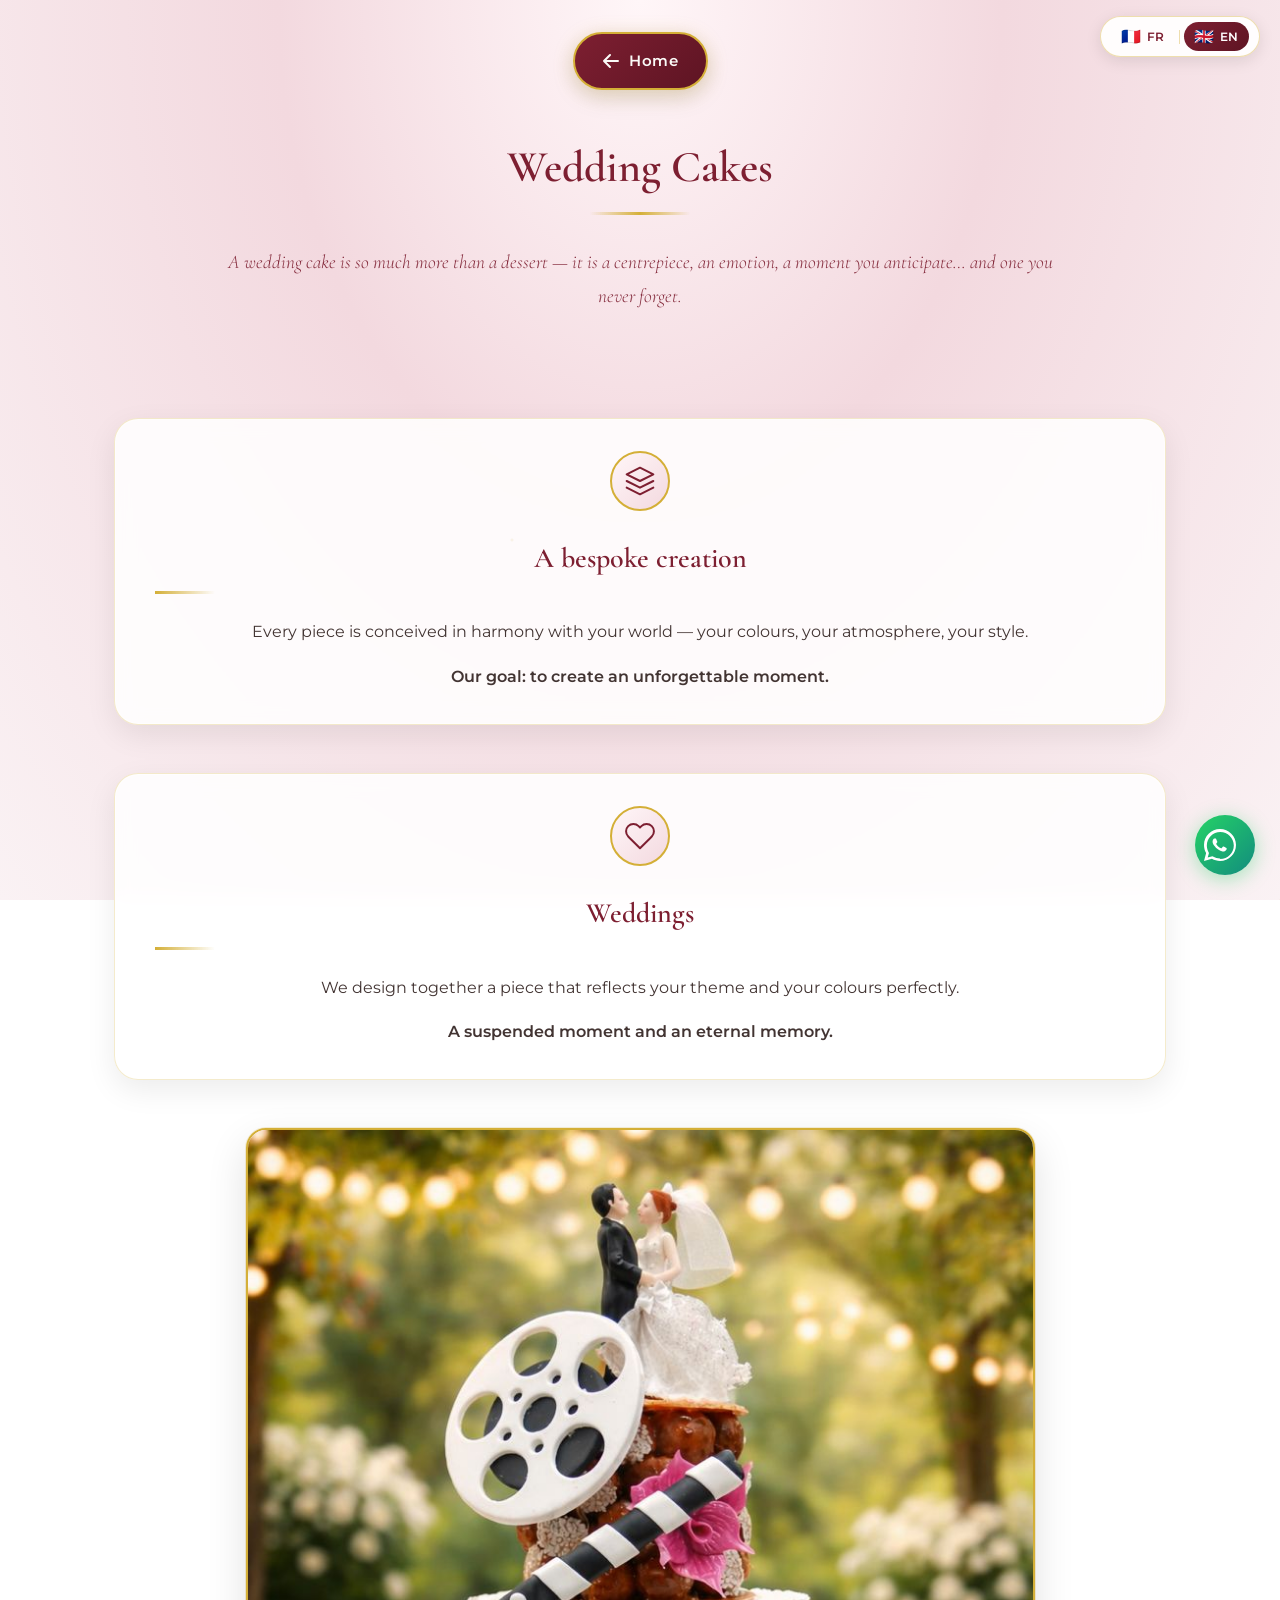
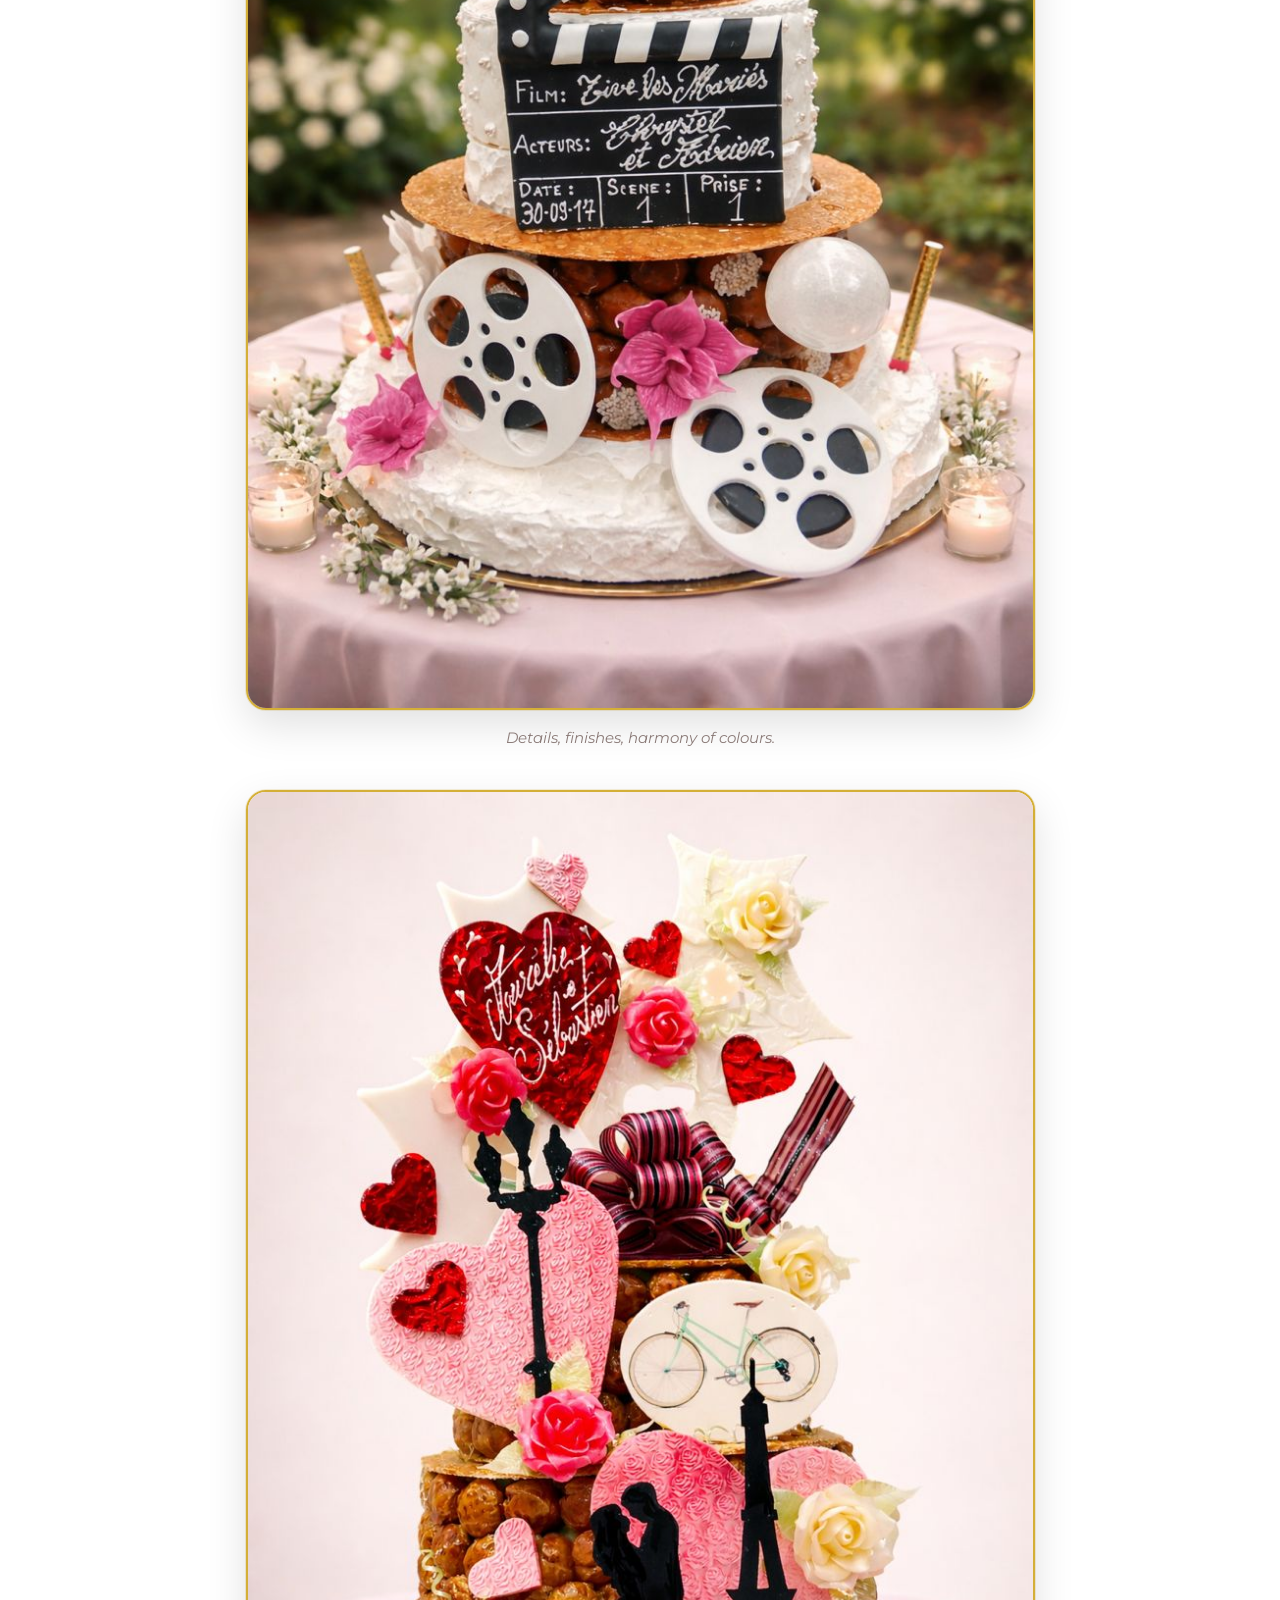
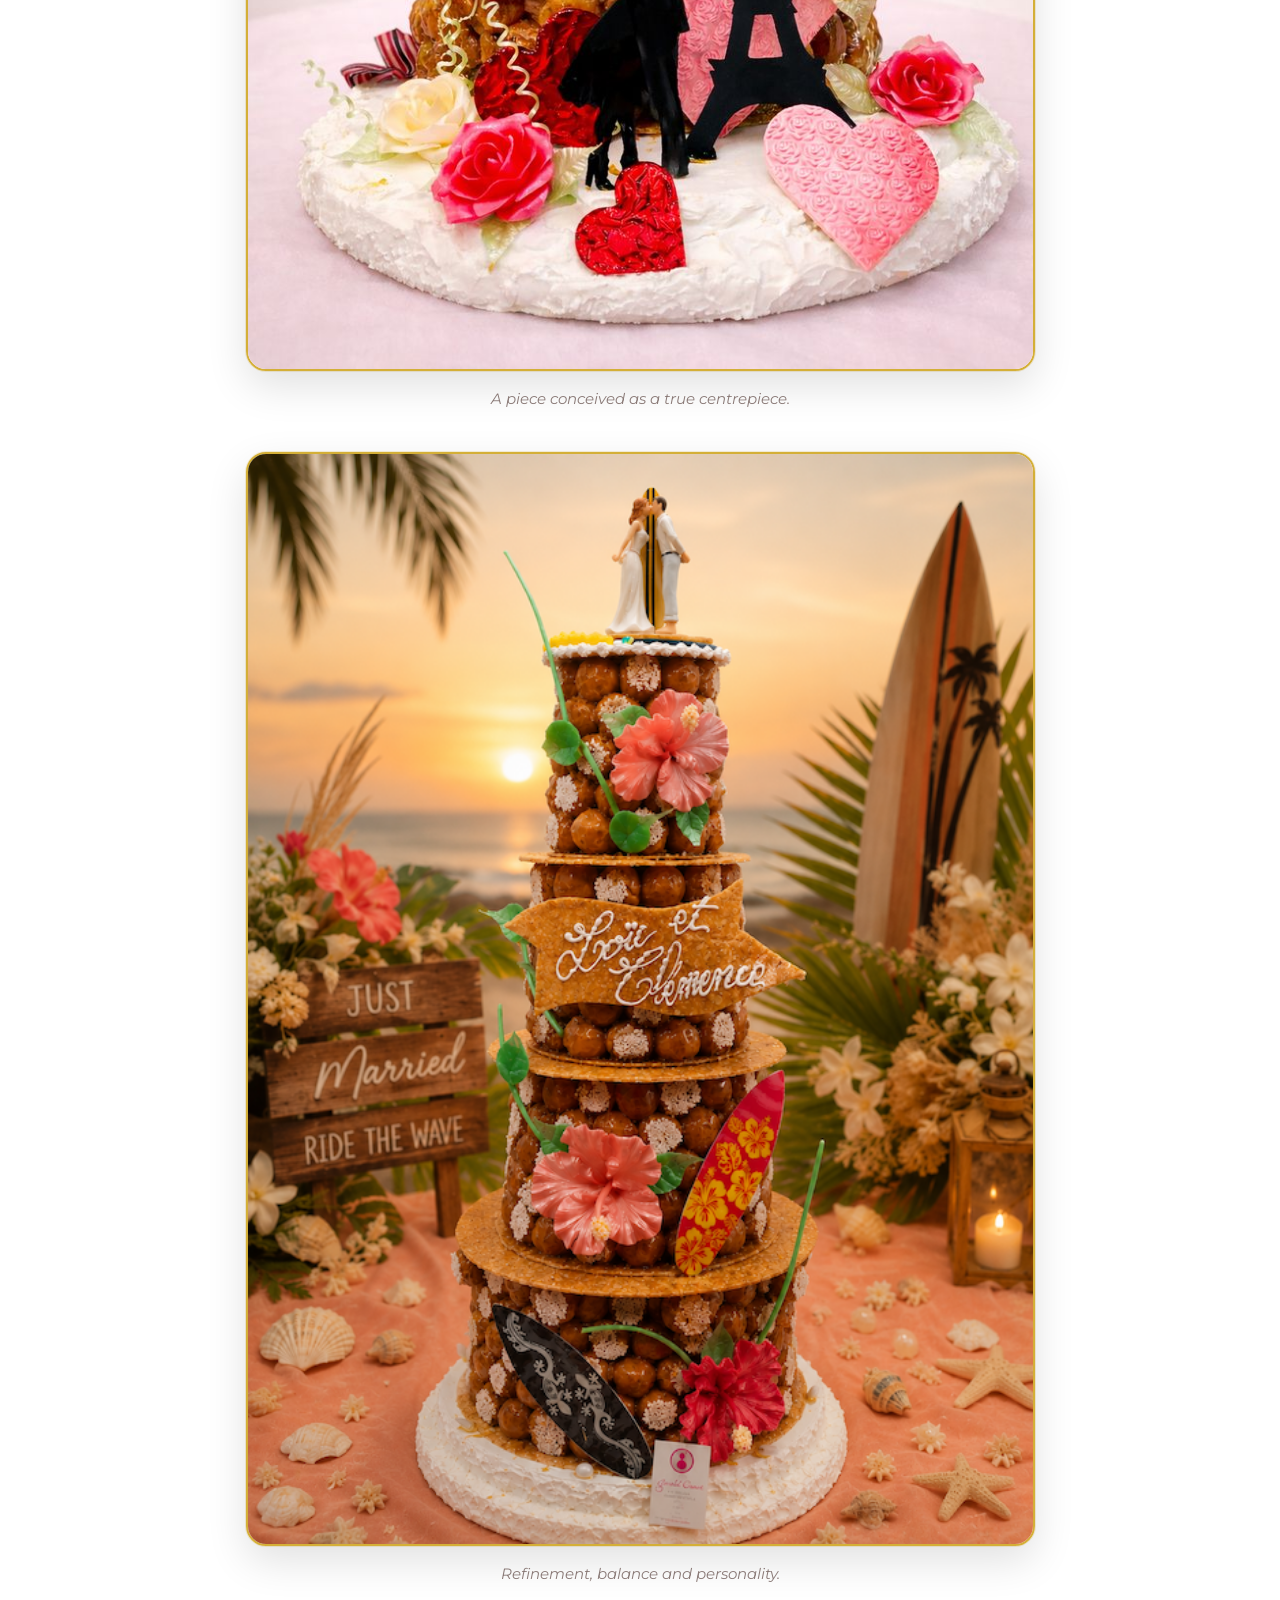
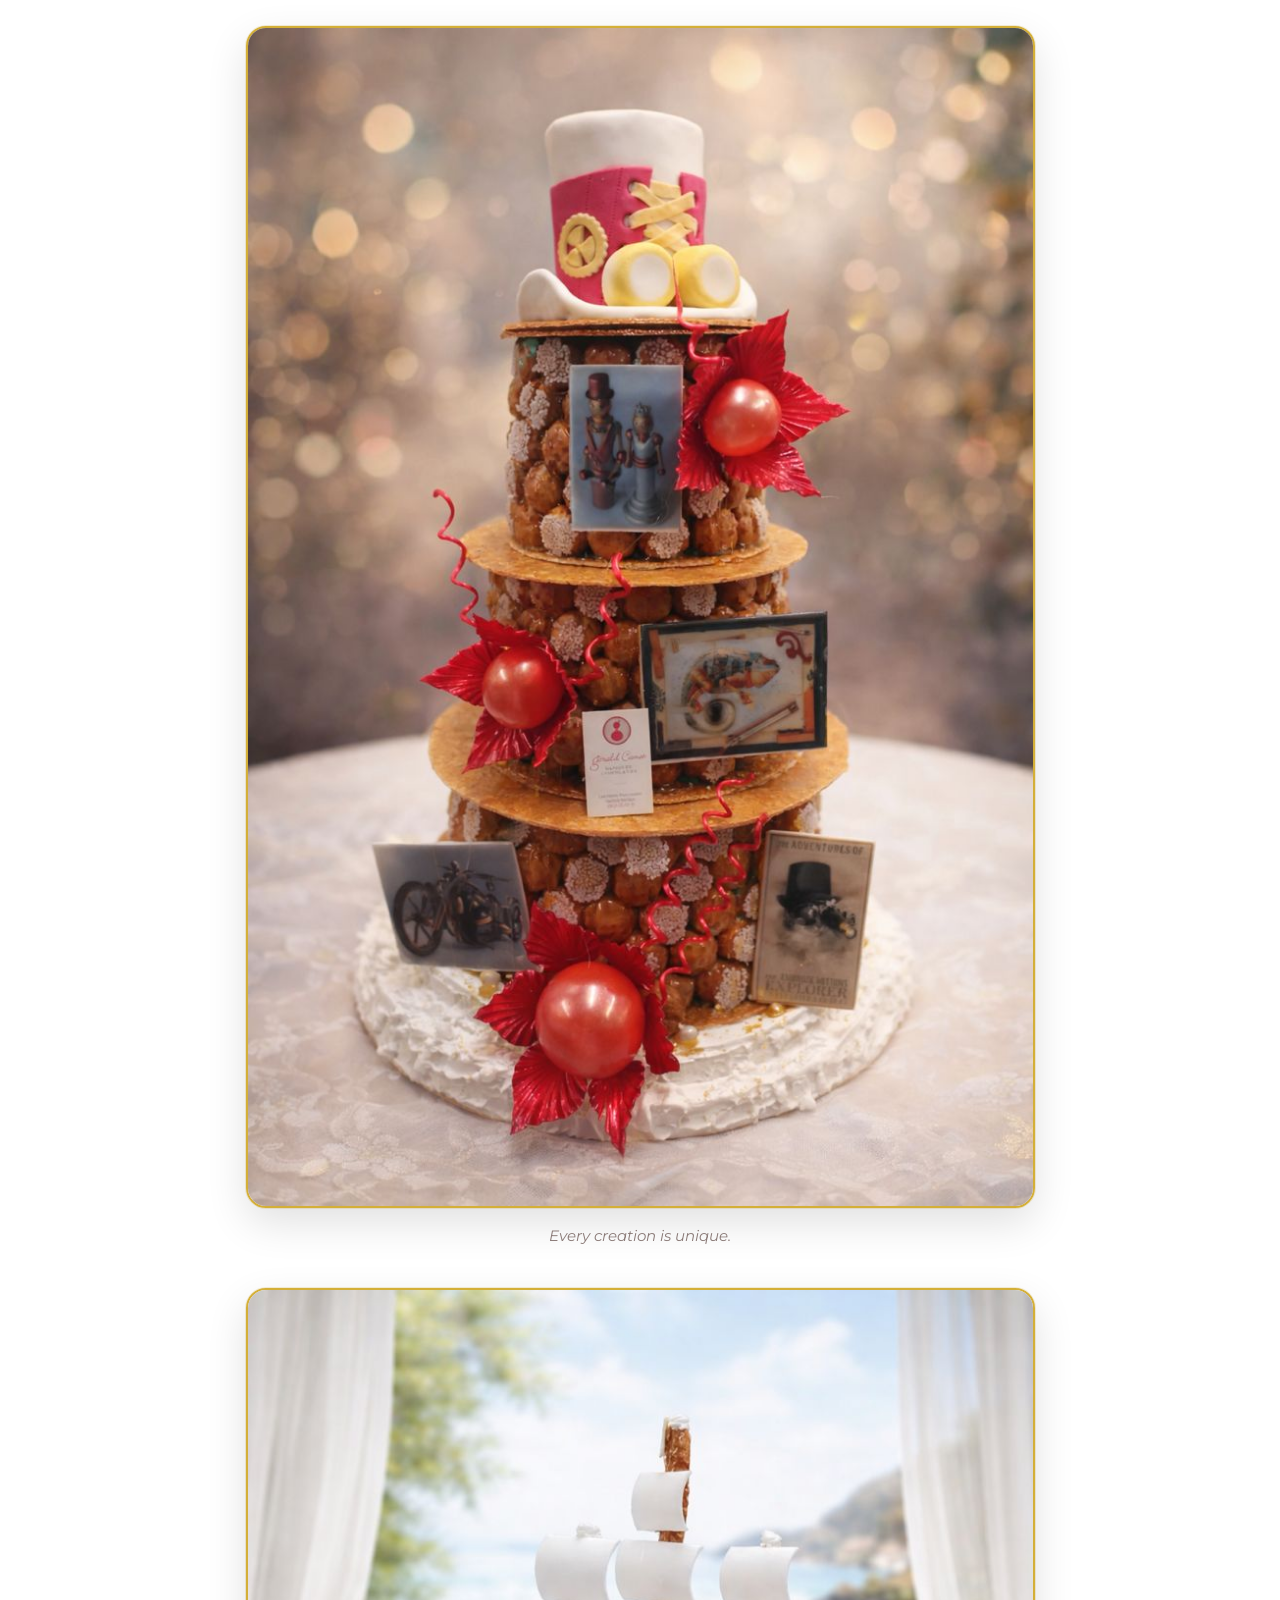
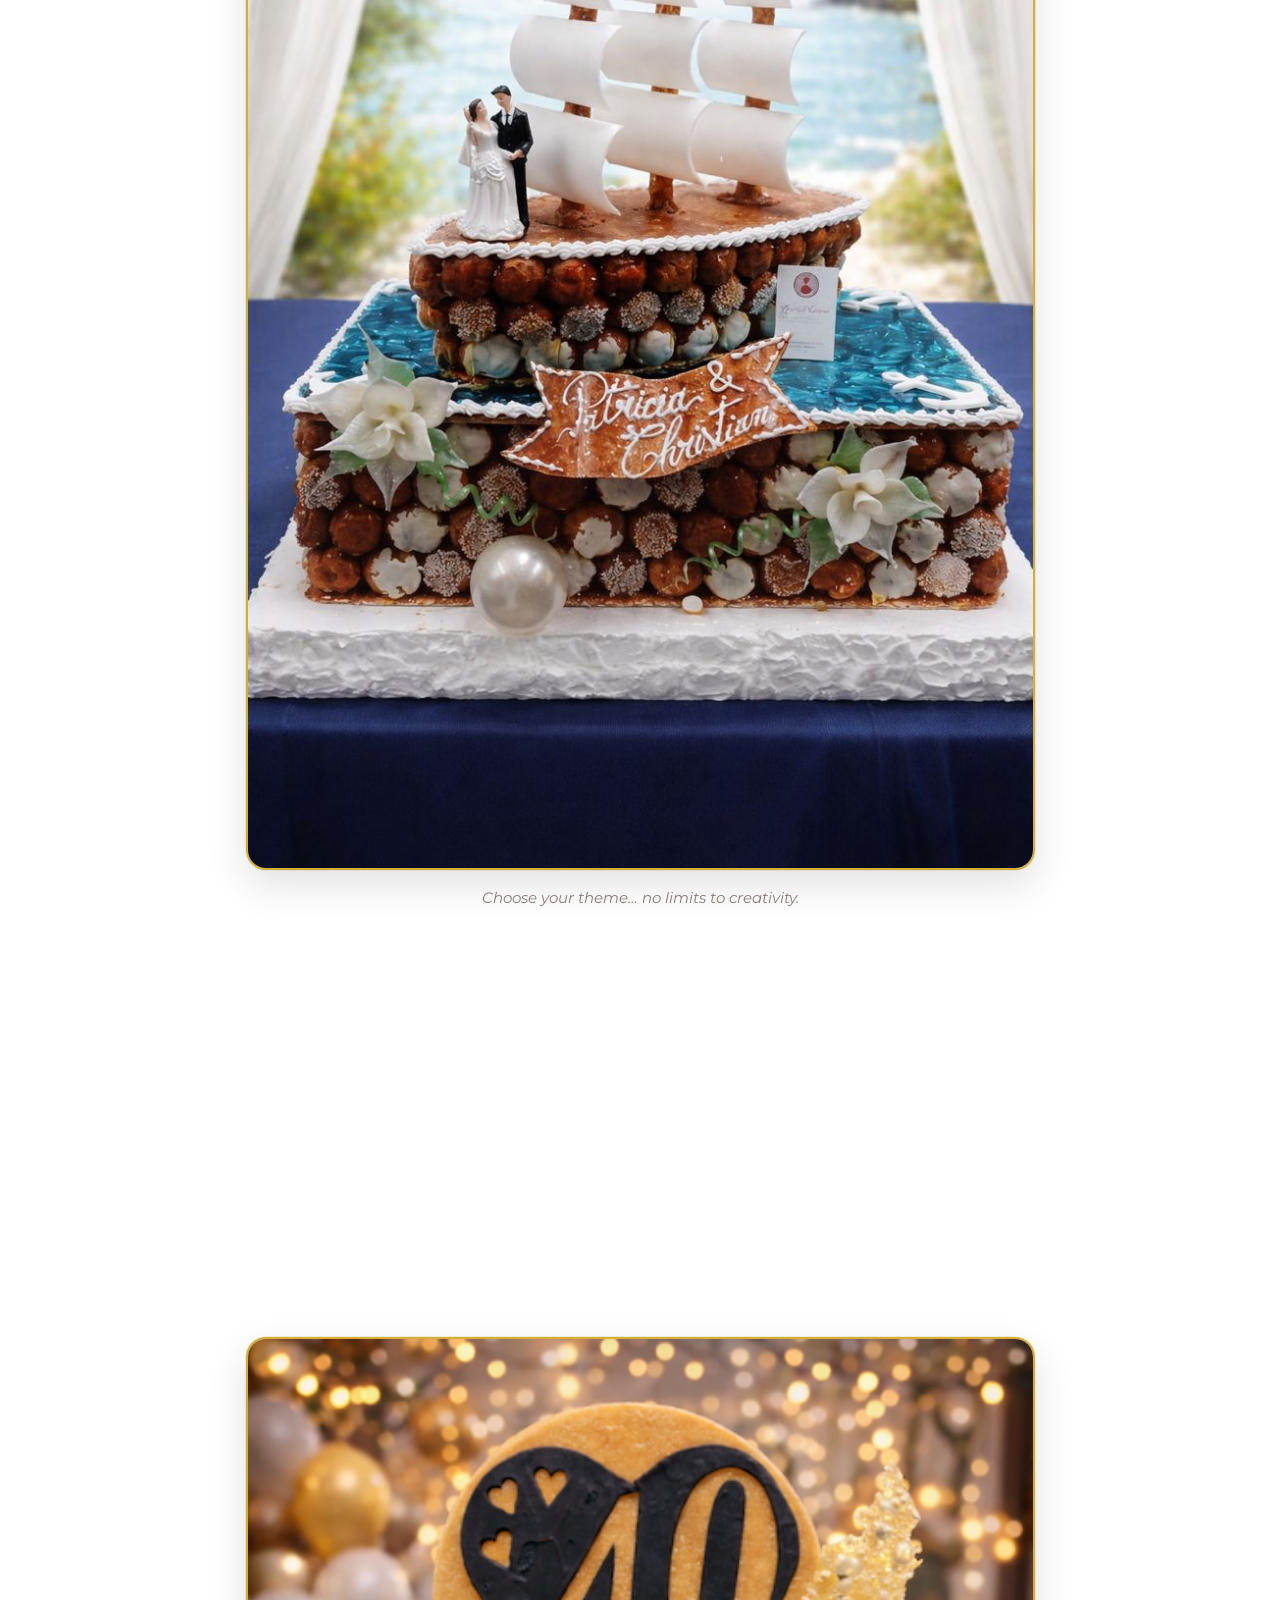
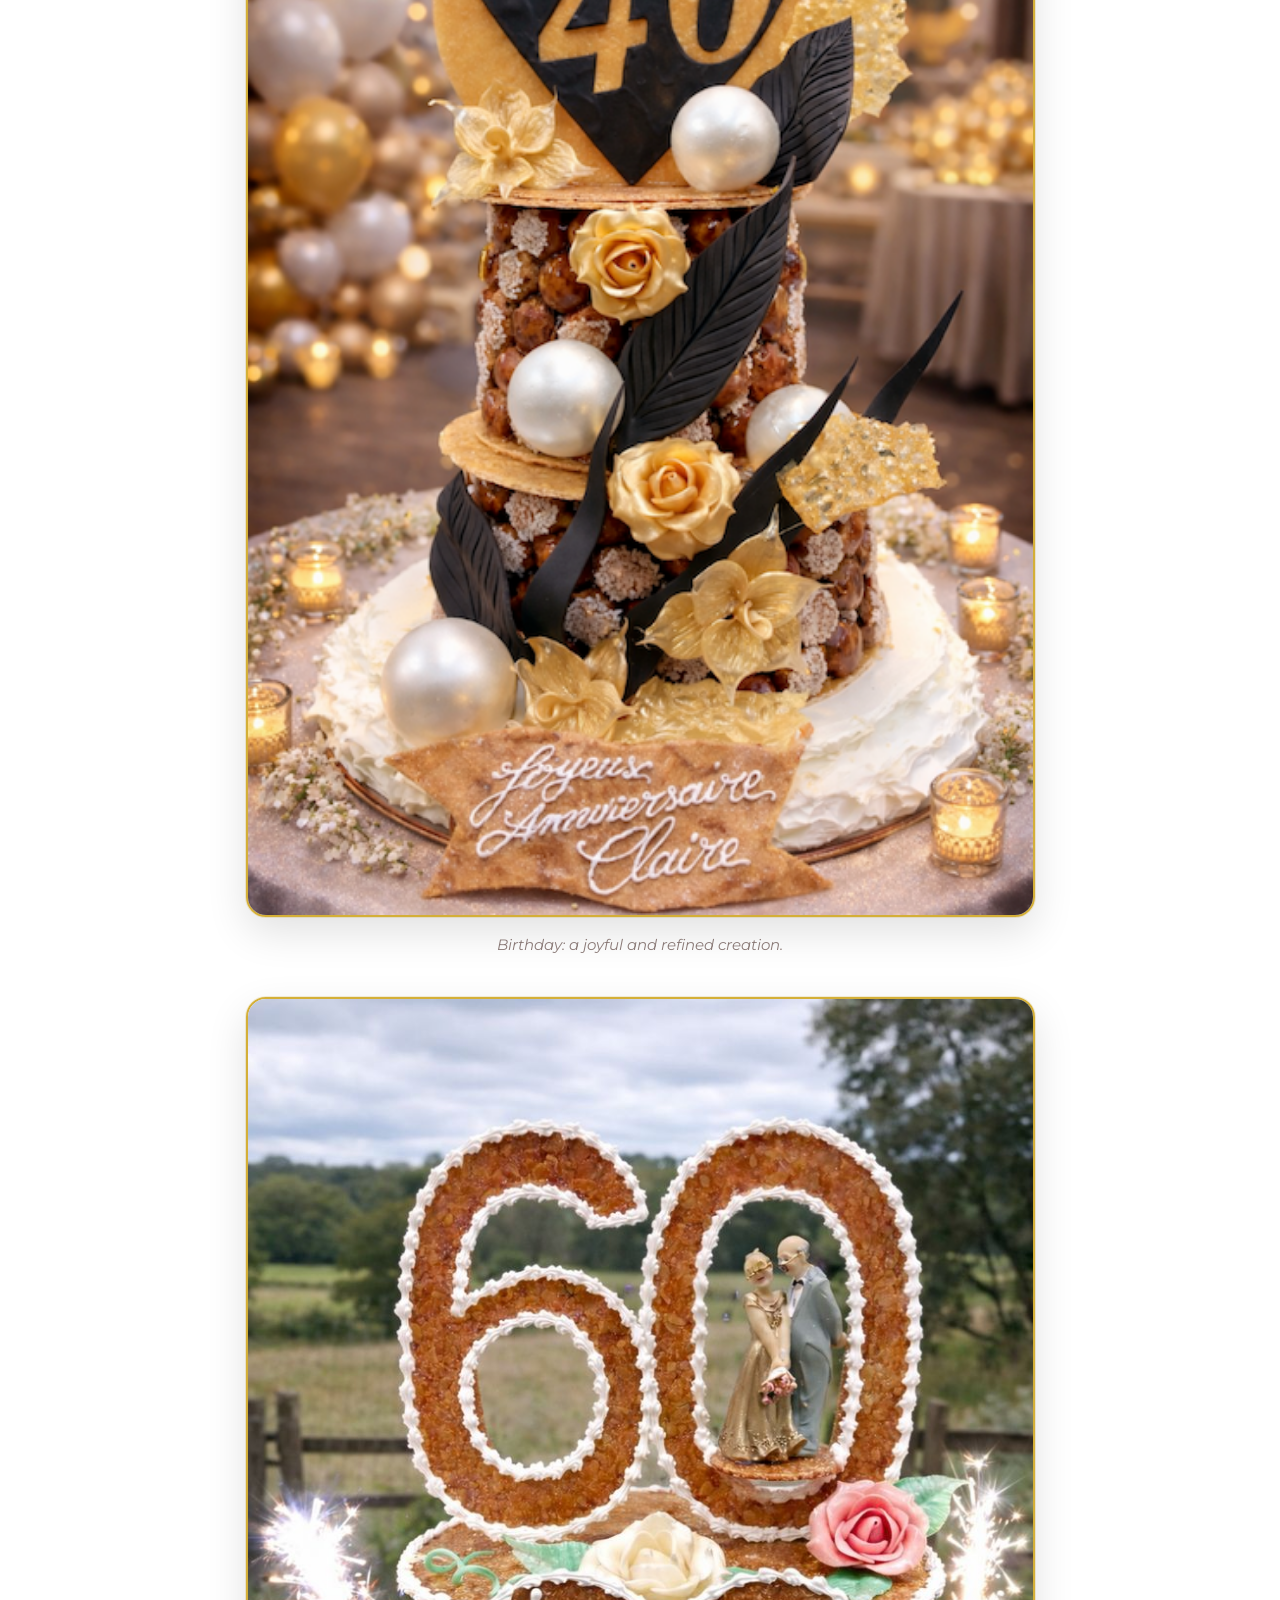
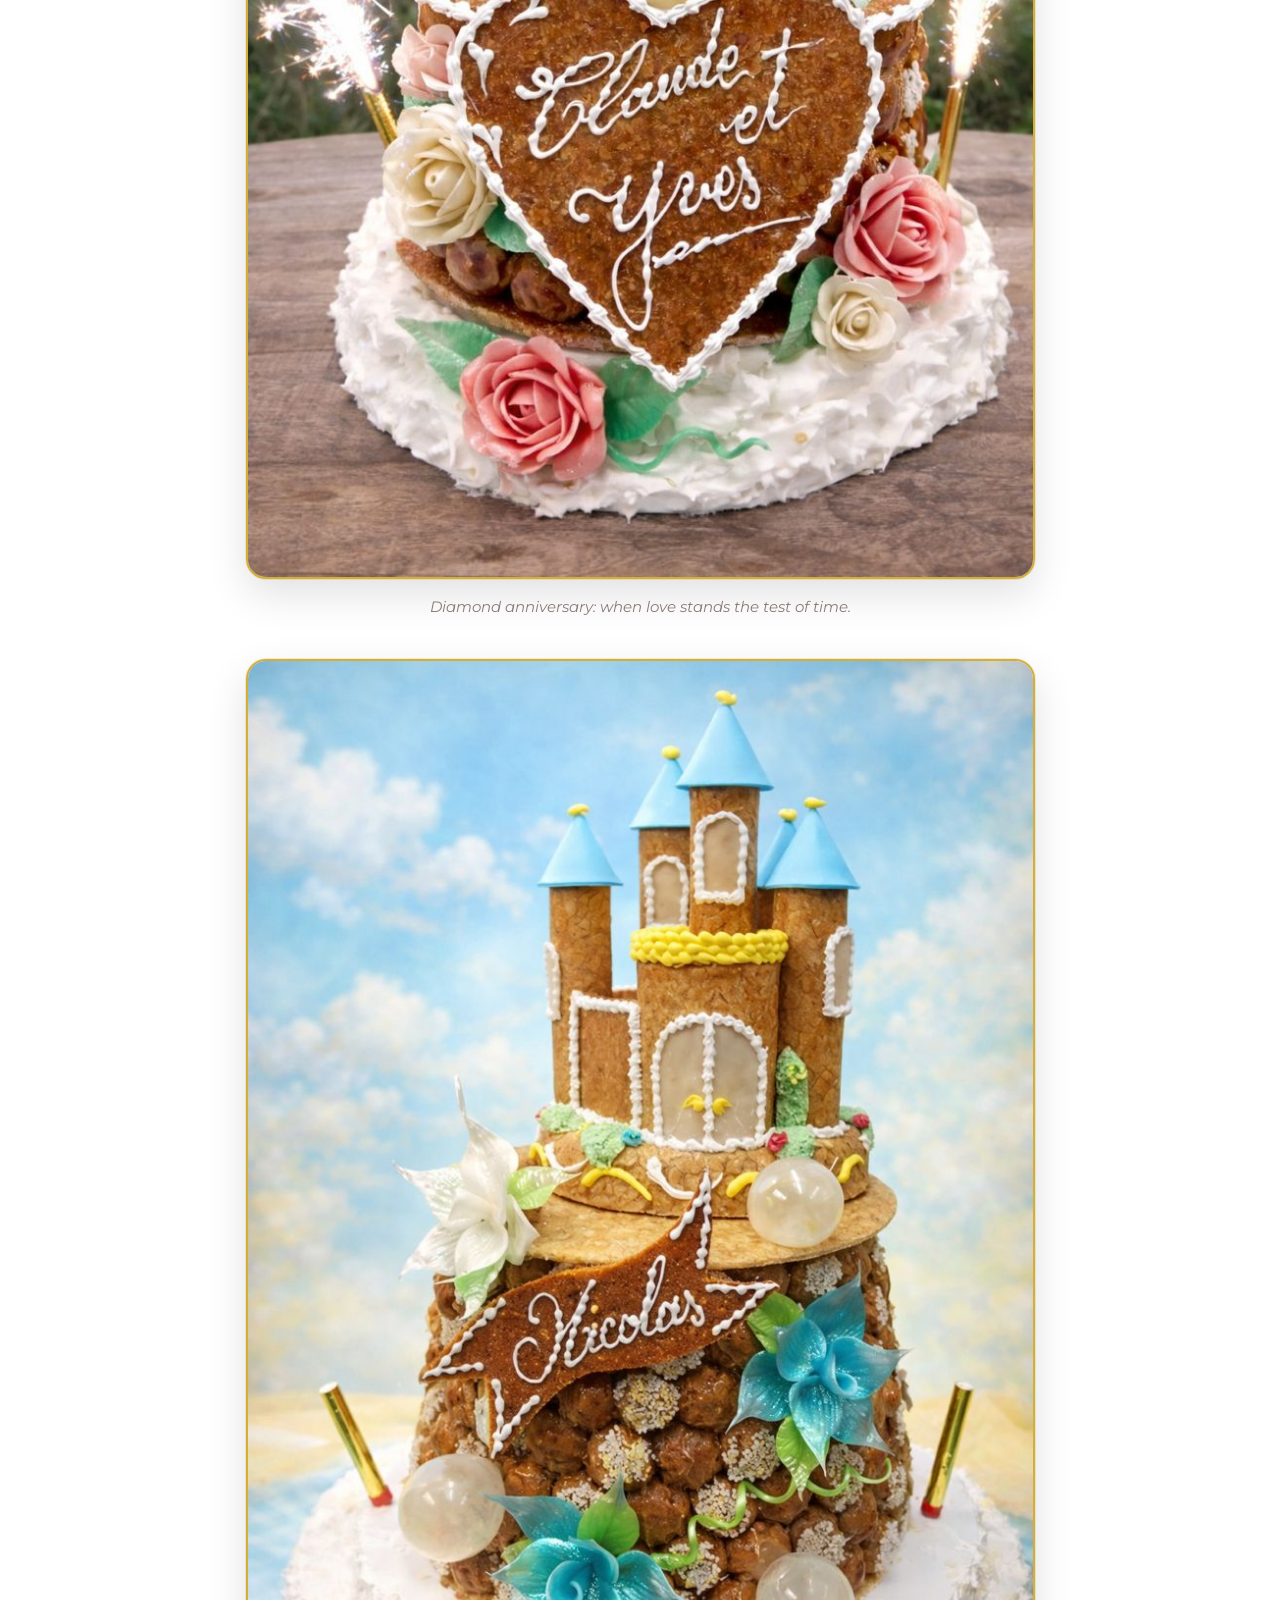
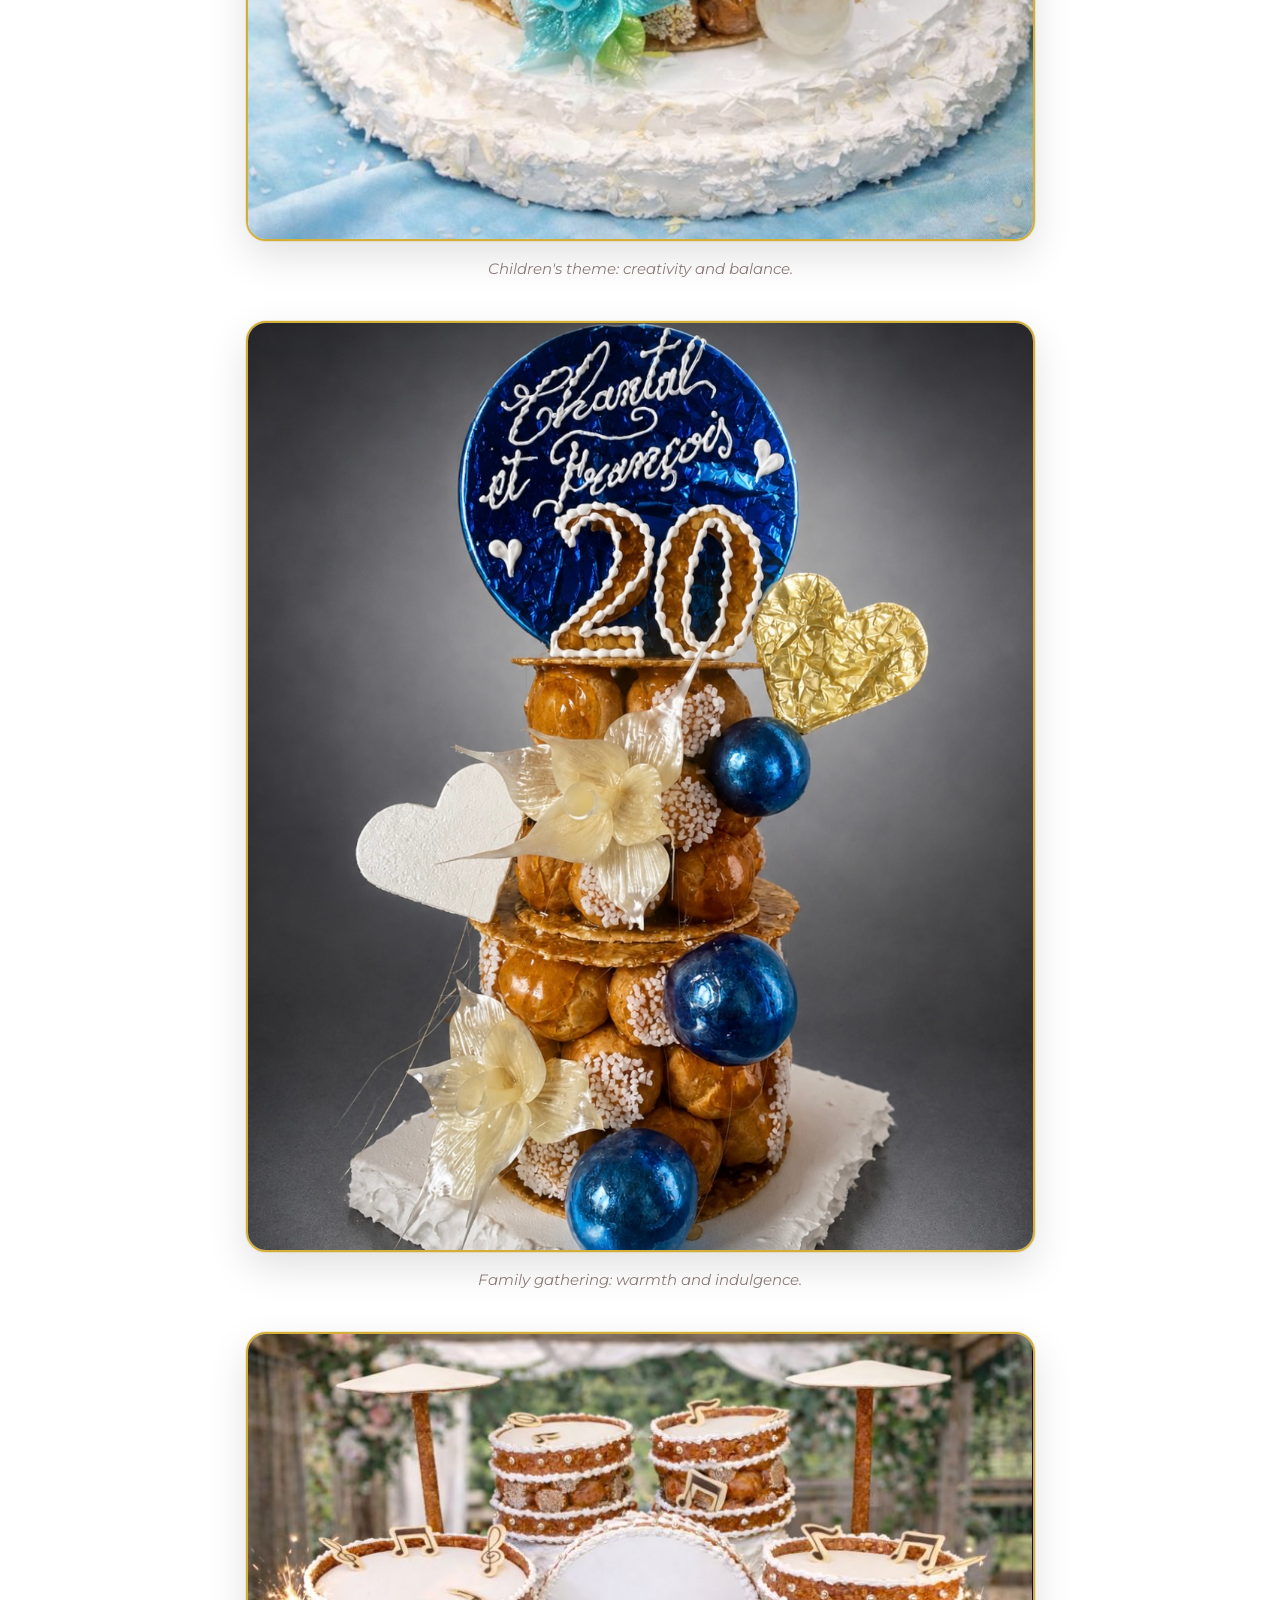
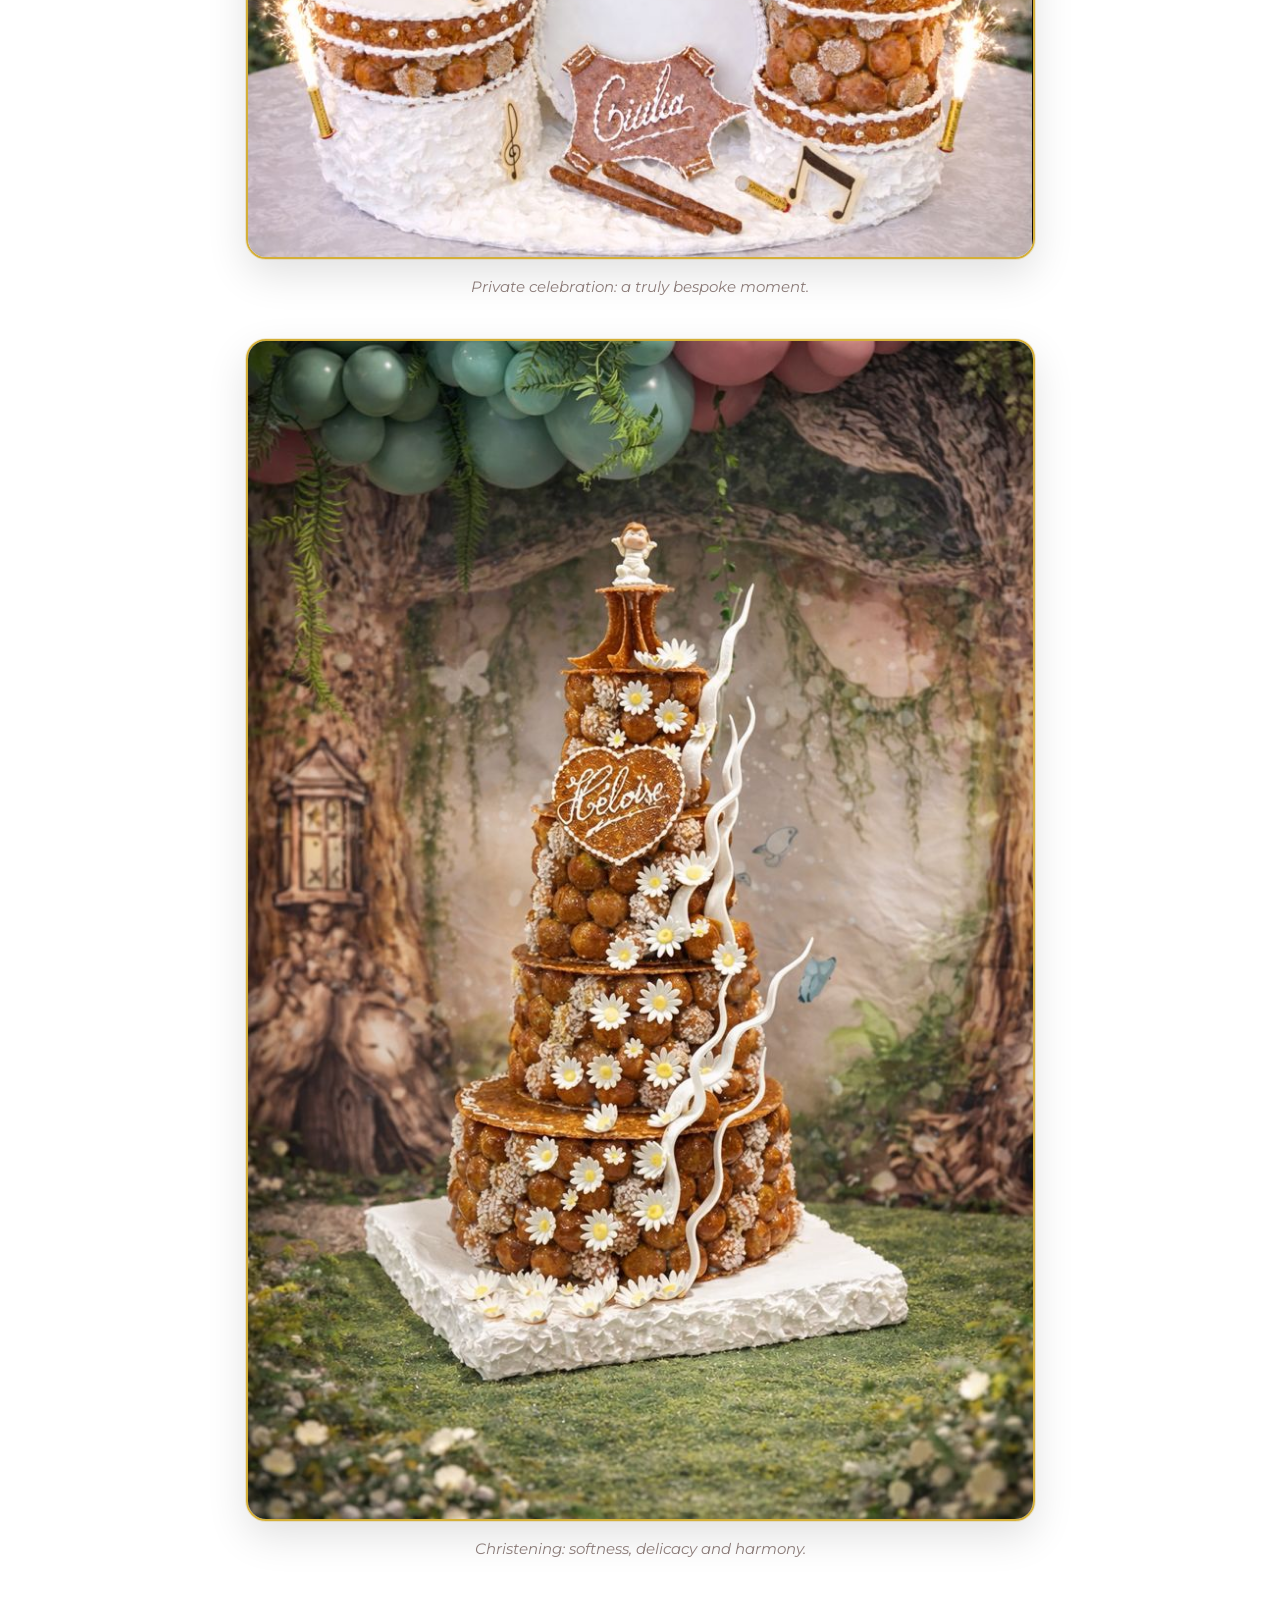
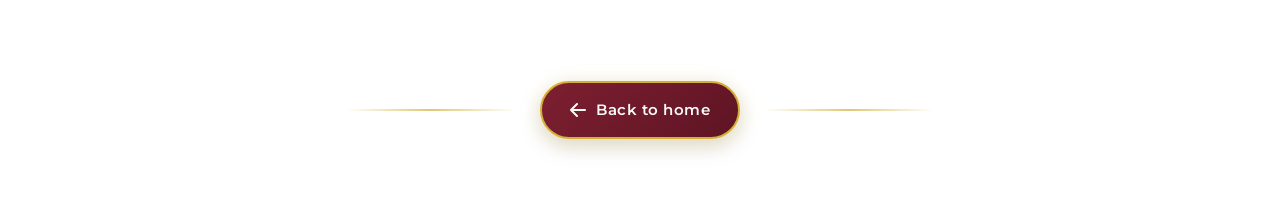
==== en/index.html @ 7b3ae1c5 "Add files via upload" ====
<!DOCTYPE html>
<html lang="en">
<head>
  <meta charset="UTF-8">
  <title>Wedding Cakes & Croquembouche in Mauritius – Gérald Canet | GC Signature</title>
  <meta name="viewport" content="width=device-width, initial-scale=1.0">
  <meta name="keywords" content="wedding cake Mauritius, croquembouche Mauritius, bespoke wedding cake Grand Baie, celebration cake Mauritius, pastry chef Mauritius, Gérald Canet pastry">
  <meta name="description" content="Bespoke wedding cakes and croquembouche for weddings, birthdays and events in Mauritius. Handcrafted by Gérald Canet, Master Pastry Chef in Grand Baie. Request a personalised quote.">
  <meta name="robots" content="noarchive">
  <meta name="googlebot" content="noarchive">
  <link rel="alternate" hreflang="fr" href="https://gc-signature.com/pieces-montees/">
  <link rel="alternate" hreflang="en" href="https://gc-signature.com/en/pieces-montees/">

  <link rel="stylesheet" href="../../css/style.css">
  <link rel="preconnect" href="https://fonts.googleapis.com">
  <link rel="preconnect" href="https://fonts.gstatic.com" crossorigin>
  <link href="https://fonts.googleapis.com/css2?family=Cormorant+Garamond:ital,wght@0,300;0,400;0,600;1,300;1,400&family=Montserrat:wght@300;400;500;600;700&display=swap" rel="stylesheet">

  <style>
    :root { --section-gap: 3rem; }

    .pm-page { max-width: 1100px; margin: 0 auto; padding: 0 1.5rem 4rem; }

    .page-top { max-width: 1100px; margin: 0 auto; padding: 2rem 1.5rem 0; text-align: center; }

    .pm-top { text-align: center; padding: 1rem 0 2rem; animation: fadeInUp 0.8s ease-out forwards; }

    .pm-top h1 { font-family: var(--font-display); font-size: 2.75rem; font-weight: 600; color: var(--color-burgundy); margin: 1.5rem 0 1rem; position: relative; display: inline-block; }

    .pm-top h1::after { content: ''; position: absolute; bottom: -10px; left: 50%; transform: translateX(-50%); width: 100px; height: 3px; background: linear-gradient(90deg, transparent, var(--color-gold), transparent); }

    .pm-top p { max-width: 860px; margin: 1.5rem auto; font-family: var(--font-display); font-size: 1.2rem; font-style: italic; font-weight: 300; color: var(--color-burgundy); line-height: 1.8; opacity: 0.92; }

    .pm-textblock { background: rgba(255,255,255,0.85); backdrop-filter: blur(10px); border: 1px solid rgba(212,175,55,0.25); border-radius: 24px; box-shadow: 0 10px 30px rgba(0,0,0,0.08), 0 0 0 1px rgba(255,255,255,0.5) inset; padding: 2rem 2.5rem; margin: var(--section-gap) 0; opacity: 0; transform: translateY(30px); transition: all 0.6s ease-out; }

    .pm-textblock.revealed { opacity: 1; transform: translateY(0); }

    .pm-textblock:hover { border-color: var(--color-gold); box-shadow: 0 15px 40px rgba(0,0,0,0.12), 0 0 0 1px rgba(212,175,55,0.3); }

    .pm-textblock h2 { font-family: var(--font-display); font-size: 1.75rem; font-weight: 600; color: var(--color-burgundy); margin: 0 0 1.5rem; position: relative; padding-bottom: 0.75rem; }

    .pm-textblock h2::after { content: ''; position: absolute; bottom: 0; left: 0; width: 60px; height: 3px; background: linear-gradient(90deg, var(--color-gold), transparent); }

    .pm-textblock p { font-size: 1rem; line-height: 1.8; color: var(--color-dark); margin: 0 0 1rem; opacity: 0.92; }

    .pm-textblock p:last-child { margin-bottom: 0; }

    .pm-strong { font-weight: 600; color: var(--color-burgundy); }

    .pm-nextchapter { margin-top: calc(var(--section-gap) * 1.5); }

    .pm-photos { display: flex; flex-direction: column; gap: 2.5rem; margin: var(--section-gap) 0; }

    .pm-photo { margin: 0; opacity: 0; transform: translateY(30px); transition: all 0.6s ease-out; }

    .pm-photo.revealed { opacity: 1; transform: translateY(0); }

    .pm-photo img { width: 75%; max-width: 800px; height: auto; display: block; margin: 0 auto; border-radius: 20px; border: 2px solid var(--color-gold); box-shadow: 0 15px 40px rgba(0,0,0,0.12), 0 0 0 1px rgba(212,175,55,0.2); transition: all 0.4s ease; }

    .pm-photo:hover img { transform: translateY(-8px) scale(1.02); box-shadow: 0 25px 60px rgba(0,0,0,0.18), 0 0 0 3px var(--color-gold); }

    .pm-caption { padding: 1rem 1.5rem 0; font-size: 0.95rem; font-style: italic; color: var(--color-gray); line-height: 1.6; text-align: center; max-width: 600px; margin: 0 auto; }

    .section-icon { display: inline-flex; align-items: center; justify-content: center; width: 60px; height: 60px; margin: 0 auto 1.5rem; border-radius: 50%; background: linear-gradient(135deg, var(--color-rose-light), var(--color-rose)); border: 2px solid var(--color-gold); color: var(--color-burgundy); }

    .pm-textblock-with-icon { position: relative; text-align: center; }

    /* ── Language switcher ── */
    .lang-switcher { position: fixed; top: 16px; right: 20px; z-index: 10000; display: flex; align-items: center; gap: 4px; background: rgba(255,255,255,0.92); backdrop-filter: blur(10px); border: 1px solid rgba(212,175,55,0.4); border-radius: 50px; padding: 5px 10px; box-shadow: 0 4px 16px rgba(0,0,0,0.1); }
    .lang-btn { display: inline-flex; align-items: center; gap: 5px; padding: 4px 10px; border-radius: 50px; text-decoration: none; font-family: 'Montserrat', sans-serif; font-size: 0.78rem; font-weight: 600; letter-spacing: 0.05em; color: #7d1f31; transition: all 0.25s ease; border: none; background: transparent; cursor: pointer; }
    .lang-btn:hover { background: rgba(212,175,55,0.15); }
    .lang-btn.active { background: linear-gradient(135deg, #7d1f31, #5e1423); color: white; }
    .lang-btn .flag { font-size: 1rem; line-height: 1; }
    .lang-sep { width: 1px; height: 14px; background: rgba(212,175,55,0.4); }

    @keyframes fadeInUp { from { opacity: 0; transform: translateY(30px); } to { opacity: 1; transform: translateY(0); } }
    .fade-in { animation: fadeInUp 0.8s ease-out forwards; }

    @media (max-width: 900px) {
      :root { --section-gap: 2rem; }
      .pm-photo img { width: 90%; }
      .pm-textblock { padding: 1.5rem 1.75rem; }
    }
    @media (max-width: 768px) {
      .pm-top h1 { font-size: 2.25rem; }
      .pm-top p { font-size: 1.05rem; }
      .pm-textblock h2 { font-size: 1.5rem; }
      .pm-textblock, .pm-photo { margin-left: 0; margin-right: 0; }
    }
    @media (max-width: 600px) {
      .pm-page { padding: 0 1rem 3rem; }
      .page-top { padding: 1.5rem 1rem 0; }
      .pm-top h1 { font-size: 2rem; }
      .pm-top p { font-size: 1rem; }
      .pm-textblock { padding: 1.25rem 1.5rem; }
      .pm-photo img { width: 95%; border-radius: 16px; }
      .pm-caption { font-size: 0.9rem; padding: 0.75rem 1rem 0; }
      .section-icon { width: 50px; height: 50px; margin-bottom: 1rem; }
      .lang-switcher { top: 10px; right: 10px; padding: 4px 8px; }
      .lang-btn { font-size: 0.72rem; padding: 3px 8px; }
    }
  </style>
  <script type="application/ld+json">
  {
    "@context": "https://schema.org",
    "@type": "Bakery",
    "name": "GC Signature – Gérald Canet",
    "description": "Master Pastry Chef & Chocolatier specialising in wedding cakes, croquembouche and bespoke creations in Mauritius.",
    "url": "https://gc-signature.com",
    "telephone": "+23055020109",
    "priceRange": "Rs Rs",
    "servesCuisine": "French Pastry",
    "hasMap": "https://maps.google.com/?q=GC+Signature+Petit+Raffray+Mauritius",
    "areaServed": {
      "@type": "Place",
      "name": "Mauritius – North of the island"
    },
    "address": {
      "@type": "PostalAddress",
      "streetAddress": "Hills Villa, 8 Domaine de la Forêt des Pins",
      "addressLocality": "Petit Raffray",
      "addressRegion": "Rivière du Rempart",
      "addressCountry": "MU"
    },
    "geo": {
      "@type": "GeoCoordinates",
      "latitude": "-19.9833",
      "longitude": "57.5833"
    },
    "openingHoursSpecification": {
      "@type": "OpeningHoursSpecification",
      "description": "Made to order only – minimum 48h notice"
    },
    "sameAs": [
      "https://www.facebook.com/profile.php?id=100063628180885",
      "https://www.instagram.com/gcsignature230"
    ],
    "makesOffer": [
      { "@type": "Offer", "itemOffered": { "@type": "Service", "name": "Bespoke wedding cakes" } },
      { "@type": "Offer", "itemOffered": { "@type": "Service", "name": "Croquembouche" } },
      { "@type": "Offer", "itemOffered": { "@type": "Service", "name": "Entremets" } },
      { "@type": "Offer", "itemOffered": { "@type": "Service", "name": "Cocktail bites" } },
      { "@type": "Offer", "itemOffered": { "@type": "Service", "name": "Macarons" } }
    ]
  }
  </script>
</head>

<body role="application">

  <!-- Language switcher -->
  <div class="lang-switcher">
    <a href="../../pieces-montees/index.html" class="lang-btn"><span class="flag">🇫🇷</span> FR</a>
    <div class="lang-sep"></div>
    <a href="./index.html" class="lang-btn active"><span class="flag">🇬🇧</span> EN</a>
  </div>

  <div class="golden-particles" aria-hidden="true"></div>

  <div class="page-top fade-in">
    <a href="../../en/index.html" class="btn-qsj">
      <svg width="16" height="16" viewBox="0 0 16 16" fill="none">
        <path d="M15 8H1M7 14L1 8l6-6" stroke="currentColor" stroke-width="2" stroke-linecap="round" stroke-linejoin="round"/>
      </svg>
      <span>Home</span>
    </a>
  </div>

  <div class="pm-page">

    <!-- Title + intro -->
    <div class="pm-top">
      <h1>Wedding Cakes</h1>
      <p>
        A wedding cake is so much more than a dessert — it is a centrepiece, an emotion,
        a moment you anticipate… and one you never forget.
      </p>
    </div>

    <!-- Intro -->
    <div class="pm-textblock pm-textblock-with-icon">
      <div class="section-icon">
        <svg width="32" height="32" viewBox="0 0 24 24" fill="none">
          <path d="M12 2L2 7l10 5 10-5-10-5z" stroke="currentColor" stroke-width="1.5" stroke-linecap="round" stroke-linejoin="round"/>
          <path d="M2 17l10 5 10-5M2 12l10 5 10-5" stroke="currentColor" stroke-width="1.5" stroke-linecap="round" stroke-linejoin="round"/>
        </svg>
      </div>
      <h2>A bespoke creation</h2>
      <p>Every piece is conceived in harmony with your world — your colours, your atmosphere, your style.</p>
      <p class="pm-strong">Our goal: to create an unforgettable moment.</p>
    </div>

    <!-- Weddings -->
    <div class="pm-textblock pm-textblock-with-icon">
      <div class="section-icon">
        <svg width="32" height="32" viewBox="0 0 24 24" fill="none">
          <path d="M20.84 4.61a5.5 5.5 0 0 0-7.78 0L12 5.67l-1.06-1.06a5.5 5.5 0 0 0-7.78 7.78l1.06 1.06L12 21.23l7.78-7.78 1.06-1.06a5.5 5.5 0 0 0 0-7.78z" stroke="currentColor" stroke-width="1.5" stroke-linecap="round" stroke-linejoin="round"/>
        </svg>
      </div>
      <h2>Weddings</h2>
      <p>We design together a piece that reflects your theme and your colours perfectly.</p>
      <p class="pm-strong">A suspended moment and an eternal memory.</p>
    </div>

    <!-- Wedding gallery -->
    <div class="pm-photos">
      <div class="pm-photo">
        <img src="../../images/montee-4.jpg" alt="Bespoke wedding cake" loading="lazy">
        <div class="pm-caption">Details, finishes, harmony of colours.</div>
      </div>

      <div class="pm-photo">
        <img src="../../images/montee-2.jpg" alt="Elegant wedding cake creation" loading="lazy">
        <div class="pm-caption">A piece conceived as a true centrepiece.</div>
      </div>

      <div class="pm-photo">
        <img src="../../images/montee-5.jpg" alt="Floral style wedding cake" loading="lazy">
        <div class="pm-caption">Refinement, balance and personality.</div>
      </div>

      <div class="pm-photo">
        <img src="../../images/montee-3.jpg" alt="Wedding cake creation" loading="lazy">
        <div class="pm-caption">Every creation is unique.</div>
      </div>

      <div class="pm-photo">
        <img src="../../images/pm-5.jpg" alt="Wedding cake – bespoke theme" loading="lazy">
        <div class="pm-caption">Choose your theme… no limits to creativity.</div>
      </div>
    </div>

    <!-- Events -->
    <div class="pm-textblock pm-textblock-with-icon pm-nextchapter">
      <div class="section-icon">
        <svg width="32" height="32" viewBox="0 0 24 24" fill="none">
          <rect x="3" y="4" width="18" height="18" rx="2" stroke="currentColor" stroke-width="1.5"/>
          <path d="M16 2v4M8 2v4M3 10h18" stroke="currentColor" stroke-width="1.5" stroke-linecap="round"/>
          <path d="M8 14h.01M12 14h.01M16 14h.01M8 18h.01M12 18h.01M16 18h.01" stroke="currentColor" stroke-width="2" stroke-linecap="round"/>
        </svg>
      </div>
      <h2>Events</h2>
      <p>
        Birthdays, christenings, communions and private celebrations.
        Every creation is crafted with your ambiance in mind.
      </p>
      <p class="pm-strong">A selection of our creations:</p>
    </div>

    <!-- Events gallery -->
    <div class="pm-photos">
      <div class="pm-photo">
        <img src="../../images/event-1.jpg" alt="Birthday celebration cake" loading="lazy">
        <div class="pm-caption">Birthday: a joyful and refined creation.</div>
      </div>

      <div class="pm-photo">
        <img src="../../images/event-2.jpg" alt="Wedding anniversary cake" loading="lazy">
        <div class="pm-caption">Diamond anniversary: when love stands the test of time.</div>
      </div>

      <div class="pm-photo">
        <img src="../../images/event-3.jpg" alt="Communion celebration cake" loading="lazy">
        <div class="pm-caption">Children's theme: creativity and balance.</div>
      </div>

      <div class="pm-photo">
        <img src="../../images/event-4.jpg" alt="Family celebration cake" loading="lazy">
        <div class="pm-caption">Family gathering: warmth and indulgence.</div>
      </div>

      <div class="pm-photo">
        <img src="../../images/event-5.jpg" alt="Private celebration cake" loading="lazy">
        <div class="pm-caption">Private celebration: a truly bespoke moment.</div>
      </div>

      <div class="pm-photo">
        <img src="../../images/event-6.jpg" alt="Christening cake" loading="lazy">
        <div class="pm-caption">Christening: softness, delicacy and harmony.</div>
      </div>
    </div>

    <!-- Back button -->
    <div class="page-top" style="margin-top: 3rem;">
      <div class="cta-qsj cta-qsj--global">
        <span class="cta-line"></span>
        <a href="../../en/index.html" class="btn-qsj">
          <svg width="16" height="16" viewBox="0 0 16 16" fill="none">
            <path d="M15 8H1M7 14L1 8l6-6" stroke="currentColor" stroke-width="2" stroke-linecap="round" stroke-linejoin="round"/>
          </svg>
          <span>Back to home</span>
        </a>
        <span class="cta-line"></span>
      </div>
    </div>

  </div>

  <!-- WhatsApp -->
  <a href="https://wa.me/23055020109?text=Hello,%20I%20would%20like%20to%20get%20a%20quote%20for%20a%20pastry%20creation."
     class="whatsapp-float" target="_blank" rel="noopener noreferrer" aria-label="Contact us on WhatsApp">
    <svg viewBox="0 0 32 32" fill="currentColor">
      <path d="M16 0c-8.837 0-16 7.163-16 16 0 2.825.737 5.607 2.137 8.048l-2.137 7.952 7.933-2.127c2.42 1.37 5.173 2.127 8.067 2.127 8.837 0 16-7.163 16-16s-7.163-16-16-16zM16 29.467c-2.482 0-4.908-.646-7.07-1.87l-.507-.292-4.713 1.262 1.262-4.669-.292-.508c-1.207-2.1-1.847-4.507-1.847-6.924 0-7.435 6.050-13.485 13.485-13.485s13.485 6.050 13.485 13.485c0 7.435-6.050 13.485-13.485 13.485zM21.960 18.735c-.347-.174-2.051-1.012-2.369-1.128-.318-.116-.549-.174-.780.174s-.897 1.128-1.099 1.360c-.202.231-.405.260-.751.087-.347-.174-1.464-.540-2.788-1.721-1.031-.919-1.727-2.054-1.929-2.401-.202-.347-.022-.535.152-.708.156-.155.347-.405.520-.607.174-.202.231-.347.347-.578.116-.231.058-.433-.029-.607s-.780-1.88-1.070-2.574c-.282-.676-.567-.584-.780-.595-.202-.010-.433-.012-.665-.012s-.607.087-.925.433c-.318.347-1.213 1.186-1.213 2.892s1.242 3.355 1.416 3.587c.174.231 2.445 3.733 5.922 5.235.827.357 1.473.571 1.977.731.831.263 1.586.226 2.183.137.666-.099 2.051-.839 2.340-1.649.289-.810.289-1.504.202-1.649s-.318-.231-.665-.405z"/>
    </svg>
    <span class="whatsapp-text">WhatsApp Quote</span>
  </a>

  <script>
    document.addEventListener('DOMContentLoaded', () => {
      const observer = new IntersectionObserver((entries) => {
        entries.forEach((entry, index) => {
          if (entry.isIntersecting) {
            setTimeout(() => { entry.target.classList.add('revealed'); }, index * 100);
            observer.unobserve(entry.target);
          }
        });
      }, { threshold: 0.15, rootMargin: '0px 0px -50px 0px' });
      document.querySelectorAll('.pm-textblock, .pm-photo').forEach(el => observer.observe(el));
    });
  </script>
</body>
</html>
---- css/style.css ----
/* ===============================
   ANTI READER MODE SAFARI
   Empêche Safari desktop d'activer
   automatiquement le mode Lecteur
================================ */

/* Safari déclenche le Reader Mode sur les pages à contenu textuel dense.
   La solution : déclarer explicitement la page comme application web
   via une combinaison de propriétés CSS qui signalent un contenu interactif. */

html {
  /* Désactive l'ajustement automatique de la taille du texte par Safari */
  -webkit-text-size-adjust: 100%;
  /* Déclare un schéma de couleur non standard = page app, pas article */
  color-scheme: light;
}

/* Un background non-blanc fixe sur body suffit souvent à bloquer Safari Reader */
/* (déjà présent dans votre body, on renforce avec will-change) */
body {
  /* Forcer Safari à traiter la page comme une app et non un article */
  -webkit-overflow-scrolling: touch;
}

/* ===============================
   VARIABLES CSS
================================ */
:root {
  /* Couleurs principales */
  --color-burgundy: #7d1f31;
  --color-burgundy-dark: #5e1423;
  --color-burgundy-light: #9a2842;
  --color-gold: #d4af37;
  --color-gold-light: #e8c968;
  --color-rose: #f3d9df;
  --color-rose-light: #fff6f8;
  --color-cream: #fbfaf7;
  --color-dark: #322321;
  --color-gray: #8a7a77;
  
  /* Typographie */
  --font-display: 'Cormorant Garamond', serif;
  --font-body: 'Montserrat', sans-serif;
  
  /* Espacements */
  --spacing-xs: 0.5rem;
  --spacing-sm: 1rem;
  --spacing-md: 1.5rem;
  --spacing-lg: 2.5rem;
  --spacing-xl: 4rem;
  
  /* Transitions */
  --transition-smooth: all 0.4s cubic-bezier(0.4, 0, 0.2, 1);
  --transition-bounce: all 0.5s cubic-bezier(0.68, -0.55, 0.265, 1.55);
  
  /* Ombres */
  --shadow-sm: 0 2px 8px rgba(0, 0, 0, 0.08);
  --shadow-md: 0 8px 24px rgba(0, 0, 0, 0.12);
  --shadow-lg: 0 16px 40px rgba(0, 0, 0, 0.16);
  --shadow-gold: 0 4px 20px rgba(212, 175, 55, 0.25);
}

/* ===============================
   RESET & BASE
================================ */
*, *::before, *::after {
  box-sizing: border-box;
  margin: 0;
  padding: 0;
}

html {
  scroll-behavior: smooth;
  overflow-x: hidden;
}

body {
  font-family: var(--font-body);
  color: var(--color-dark);
  line-height: 1.7;
  font-size: 16px;
  overflow-x: hidden;
  
  /* Dégradé raffiné rose poudré */
  background: radial-gradient(
    ellipse at 50% 0%,
    var(--color-rose-light) 0%,
    var(--color-rose) 40%,
    #faf2f4 100%
  );
  background-attachment: fixed;
}

/* ===============================
   BANDEAU OUVERTURE (toujours visible)
================================ */
.opening-banner {
  background: linear-gradient(135deg, var(--color-burgundy), var(--color-burgundy-dark));
  color: var(--color-cream);
  text-align: center;
  padding: 14px 20px;
  font-size: 1rem;
  position: relative;
  z-index: 1000;
  box-shadow: 0 2px 10px rgba(0, 0, 0, 0.2);
  border-bottom: 3px solid var(--color-gold);
}

.opening-banner-content {
  max-width: 1200px;
  margin: 0 auto;
  display: flex;
  align-items: center;
  justify-content: center;
  gap: 8px;
  flex-wrap: wrap;
}

.opening-banner strong {
  font-weight: 600;
}

@media (max-width: 600px) {
  .opening-banner {
    font-size: 0.9rem;
    padding: 12px 15px;
  }
  
  .opening-banner-content {
    gap: 6px;
  }
}

/* ===============================
   PARTICULES DORÉES DÉCORATIVES
================================ */
.golden-particles {
  position: fixed;
  top: 0;
  left: 0;
  width: 100%;
  height: 100vh;
  pointer-events: none;
  z-index: 1;
  opacity: 0.15;
  background-image: 
    radial-gradient(2px 2px at 20% 30%, var(--color-gold), transparent),
    radial-gradient(2px 2px at 60% 70%, var(--color-gold-light), transparent),
    radial-gradient(1px 1px at 50% 50%, var(--color-gold), transparent),
    radial-gradient(1px 1px at 80% 10%, var(--color-gold-light), transparent),
    radial-gradient(2px 2px at 90% 60%, var(--color-gold), transparent),
    radial-gradient(1px 1px at 33% 80%, var(--color-gold), transparent);
  background-size: 200% 200%;
  background-position: 0% 0%;
  animation: particles-float 25s ease-in-out infinite;
}

@keyframes particles-float {
  0%, 100% { background-position: 0% 0%; }
  50% { background-position: 100% 100%; }
}

/* ===============================
   SEO: H1 masqué
================================ */
.main-title {
  position: absolute;
  clip: rect(1px, 1px, 1px, 1px);
  clip-path: inset(50%);
  height: 1px;
  width: 1px;
  overflow: hidden;
  white-space: nowrap;
}

/* ===============================
   CONTAINER
================================ */
.container {
  width: 100%;
  max-width: 1240px;
  margin: 0 auto;
  padding: 0 var(--spacing-md);
}

/* ===============================
   ANIMATIONS D'ENTRÉE
================================ */
@keyframes fadeInUp {
  from {
    opacity: 0;
    transform: translateY(30px);
  }
  to {
    opacity: 1;
    transform: translateY(0);
  }
}

.fade-in {
  animation: fadeInUp 0.8s ease-out forwards;
}

.fade-in-delay {
  opacity: 0;
  animation: fadeInUp 0.8s ease-out 0.2s forwards;
}

.fade-in-delay-2 {
  opacity: 0;
  animation: fadeInUp 0.8s ease-out 0.4s forwards;
}

.fade-in-delay-3 {
  opacity: 0;
  animation: fadeInUp 0.8s ease-out 0.6s forwards;
}

/* Animation au scroll */
.reveal-on-scroll {
  opacity: 0;
  transform: translateY(30px);
  transition: opacity 0.6s ease-out, transform 0.6s ease-out;
}

.reveal-on-scroll.revealed {
  opacity: 1;
  transform: translateY(0);
}

/* ===============================
   HEADER
================================ */
.site-header {
  position: relative;
  padding: var(--spacing-lg) 0 var(--spacing-md);
  background: linear-gradient(
    180deg,
    rgba(255, 246, 248, 0.9) 0%,
    rgba(251, 246, 247, 0) 100%
  );
}

.header-stack {
  display: flex;
  flex-direction: column;
  align-items: center;
  gap: var(--spacing-md);
}

/* ===============================
   LOGO
================================ */
.header-bandeau {
  width: 100%;
  display: flex;
  justify-content: center;
  padding-top: var(--spacing-sm);
}

.logo-wrap {
  width: 100%;
  display: flex;
  justify-content: center;
}

.logo {
  width: min(920px, 96%);
  height: auto;
  display: block;
  filter: drop-shadow(0 20px 40px rgba(125, 31, 49, 0.15));
  transition: var(--transition-smooth);
}

.logo:hover {
  filter: drop-shadow(0 25px 50px rgba(125, 31, 49, 0.25));
  transform: translateY(-5px);
}

/* ===============================
   ACCROCHE
================================ */
.header-accroche {
  width: 100%;
  display: flex;
  justify-content: center;
  text-align: center;
}

.logo-quote {
  margin: 0;
  font-family: var(--font-display);
  font-size: 1.25rem;
  line-height: 1.8;
  font-style: italic;
  font-weight: 300;
  color: var(--color-burgundy);
  max-width: 820px;
  position: relative;
}

.logo-quote::before,
.logo-quote::after {
  font-family: var(--font-display);
  color: var(--color-gold);
  font-size: 1.75rem;
  font-weight: 600;
  font-style: normal;
}

.logo-quote::before { 
  content: "\201C"; 
  margin-right: 6px; 
}

.logo-quote::after { 
  content: "\201D"; 
  margin-left: 6px; 
}

/* ===============================
   SLIDER MODERNISÉ
================================ */
.header-slider {
  width: 100%;
  margin-bottom: var(--spacing-sm);
  display: flex;
  justify-content: center;
}

.slider-wrapper {
  width: 100%;
  display: flex;
  justify-content: center;
}

.slider {
  position: relative;
  width: 100%;
  max-width: 900px;
  aspect-ratio: 16 / 9;
  border-radius: 20px;
  overflow: hidden;
  background: #000;
  border: 2px solid var(--color-gold);
  box-shadow: 
    var(--shadow-lg),
    0 0 0 1px rgba(212, 175, 55, 0.2),
    inset 0 0 0 1px rgba(255, 255, 255, 0.1);
}

.slide {
  position: absolute;
  inset: 0;
  opacity: 0;
  transition: opacity 1.2s cubic-bezier(0.4, 0, 0.2, 1);
}

.slide.active { 
  opacity: 1; 
  z-index: 1;
}

.slide img {
  width: 100%;
  height: 100%;
  object-fit: cover;
  display: block;
  transform: scale(1.05);
  transition: transform 8s ease-out;
}

.slide.active img {
  transform: scale(1);
}

.slider-indicators {
  position: absolute;
  bottom: 20px;
  left: 50%;
  transform: translateX(-50%);
  display: flex;
  gap: 10px;
  z-index: 10;
  padding: 10px 18px;
  background: rgba(0, 0, 0, 0.3);
  backdrop-filter: blur(10px);
  border-radius: 25px;
  border: 1px solid rgba(255, 255, 255, 0.1);
}

.indicator {
  width: 10px;
  height: 10px;
  border-radius: 50%;
  border: 2px solid rgba(255, 255, 255, 0.6);
  background: transparent;
  cursor: pointer;
  transition: var(--transition-smooth);
  padding: 0;
}

.indicator:hover {
  background: rgba(255, 255, 255, 0.4);
  border-color: rgba(255, 255, 255, 0.9);
}

.indicator.active {
  background: var(--color-gold);
  border-color: var(--color-gold);
  width: 28px;
  border-radius: 5px;
}

/* ===============================
   À PROPOS
================================ */
.header-apropos {
  width: 100%;
  text-align: center;
  margin-top: var(--spacing-sm);
}

.header-apropos h2 {
  font-family: var(--font-display);
  font-size: 2rem;
  font-weight: 600;
  color: var(--color-burgundy);
  margin: var(--spacing-md) 0;
  position: relative;
  display: inline-block;
}

.header-apropos h2::after {
  content: '';
  position: absolute;
  bottom: -8px;
  left: 50%;
  transform: translateX(-50%);
  width: 60px;
  height: 2px;
  background: linear-gradient(90deg, transparent, var(--color-gold), transparent);
}

.apropos-text {
  max-width: 980px;
  margin: 0 auto;
  font-size: 1.05rem;
  opacity: 0.92;
  line-height: 1.8;
}

/* ===============================
   CTA GLOBAL
================================ */
.cta-qsj--global {
  width: 100%;
  max-width: 980px;
  margin: var(--spacing-lg) auto 0;
  display: flex;
  justify-content: center;
  align-items: center;
  gap: var(--spacing-md);
}

.cta-line {
  flex: 1 1 140px;
  max-width: 170px;
  height: 2px;
  background: linear-gradient(90deg, transparent, var(--color-gold), transparent);
  opacity: 0.7;
  animation: linePulse 3s ease-in-out infinite;
}

.cta-line:nth-child(1) { animation-delay: 0s; }
.cta-line:nth-child(3) { animation-delay: 0.3s; }

@keyframes linePulse {
  0%, 100% { opacity: 0.5; transform: scaleX(0.8); }
  50% { opacity: 1; transform: scaleX(1); }
}

/* ===============================
   BOUTONS PREMIUM
================================ */
.btn-qsj {
  position: relative;
  display: inline-flex;
  align-items: center;
  justify-content: center;
  gap: 10px;
  padding: 14px 28px;
  border-radius: 50px;
  text-decoration: none;
  font-family: var(--font-body);
  font-weight: 600;
  font-size: 0.95rem;
  letter-spacing: 0.5px;
  color: var(--color-cream);
  background: linear-gradient(135deg, var(--color-burgundy) 0%, var(--color-burgundy-dark) 100%);
  border: 2px solid var(--color-gold);
  box-shadow: var(--shadow-gold), var(--shadow-md);
  transition: var(--transition-smooth);
  overflow: hidden;
}

.btn-qsj::before {
  content: '';
  position: absolute;
  top: 0;
  left: -100%;
  width: 100%;
  height: 100%;
  background: linear-gradient(90deg, transparent, rgba(255,255,255,0.2), transparent);
  transition: left 0.5s ease;
}

.btn-qsj:hover::before { left: 100%; }

.btn-qsj:hover {
  transform: translateY(-3px);
  box-shadow: 0 0 30px rgba(212,175,55,0.4), 0 20px 40px rgba(0,0,0,0.2);
  border-color: var(--color-gold-light);
}

.btn-qsj:active { transform: translateY(-1px); }

.btn-icon { transition: transform 0.3s ease; }
.btn-qsj:hover .btn-icon { transform: translateX(4px); }

.btn-qsj--secondary {
  padding: 12px 24px;
  font-size: 0.9rem;
}

/* ===============================
   SECTION UNIVERS
================================ */
.univers {
  width: min(900px, 100%);
  margin: var(--spacing-xl) auto;
  padding: 0 var(--spacing-md);
}

.univers-grid {
  display: grid;
  grid-template-columns: 1fr;
  gap: var(--spacing-lg);
}

.univers-card {
  position: relative;
  background: white;
  border-radius: 24px;
  overflow: hidden;
  border: 1px solid rgba(212,175,55,0.3);
  box-shadow: var(--shadow-md);
  display: grid;
  grid-template-columns: 1.1fr 1fr;
  min-height: 280px;
  transition: var(--transition-smooth);
}

.univers-card:hover {
  transform: translateY(-8px);
  box-shadow: var(--shadow-lg), 0 0 40px rgba(212,175,55,0.2);
  border-color: var(--color-gold);
}

.univers-media {
  position: relative;
  background: var(--color-rose-light);
  overflow: hidden;
}

.univers-media img {
  width: 100%;
  height: 100%;
  object-fit: cover;
  display: block;
  transition: transform 0.6s ease;
}

.univers-card:hover .univers-media img { transform: scale(1.08); }

.media-overlay {
  position: absolute;
  inset: 0;
  background: linear-gradient(135deg, rgba(125,31,49,0.1) 0%, transparent 50%);
  opacity: 0;
  transition: opacity 0.4s ease;
}

.univers-card:hover .media-overlay { opacity: 1; }

.univers-body {
  padding: var(--spacing-lg);
  display: flex;
  flex-direction: column;
  justify-content: center;
  gap: var(--spacing-sm);
}

.univers-body h3 {
  font-family: var(--font-display);
  font-size: 1.5rem;
  font-weight: 600;
  color: var(--color-dark);
  margin: 0;
}

.univers-body p {
  font-size: 1rem;
  color: var(--color-gray);
  line-height: 1.7;
  margin: 0;
}

.card-cta {
  display: flex;
  align-items: center;
  justify-content: center;
  gap: var(--spacing-sm);
  margin-top: var(--spacing-md);
}

.card-cta .cta-line {
  width: 50px;
  height: 2px;
  flex: 0 0 auto;
  max-width: none;
  opacity: 0.6;
  animation: none;
  transition: width 0.4s ease, opacity 0.4s ease;
}

.univers-card:hover .card-cta .cta-line { width: 80px; opacity: 1; }

/* ===============================
   SECTION PRESTATIONS
================================ */
.prestations {
  width: min(900px, 100%);
  margin: var(--spacing-xl) auto;
  padding: 0 var(--spacing-md) var(--spacing-xl);
}

.prestations-title {
  font-family: var(--font-display);
  font-size: 2rem;
  font-weight: 600;
  text-transform: uppercase;
  letter-spacing: 0.15em;
  color: var(--color-burgundy);
  text-align: center;
  margin: 0 0 var(--spacing-lg);
  position: relative;
}

.prestations-title::after {
  content: '';
  position: absolute;
  bottom: -12px;
  left: 50%;
  transform: translateX(-50%);
  width: 80px;
  height: 3px;
  background: linear-gradient(90deg, transparent, var(--color-gold), transparent);
}

.prestations-card {
  background: white;
  border-radius: 24px;
  border: 1px solid rgba(212,175,55,0.3);
  box-shadow: var(--shadow-md);
  overflow: hidden;
  transition: var(--transition-smooth);
}

.prestations-card:hover { box-shadow: var(--shadow-lg); border-color: var(--color-gold); }

.prestations-body { padding: var(--spacing-lg); }

.prestation-item { margin-bottom: var(--spacing-lg); text-align: center; }

.prestation-icon {
  display: inline-flex;
  align-items: center;
  justify-content: center;
  width: 64px;
  height: 64px;
  margin: 0 auto var(--spacing-sm);
  border-radius: 50%;
  background: linear-gradient(135deg, var(--color-rose-light), var(--color-rose));
  border: 2px solid var(--color-gold);
  color: var(--color-burgundy);
  transition: var(--transition-smooth);
}

.prestation-item:hover .prestation-icon { transform: scale(1.1) rotate(5deg); box-shadow: var(--shadow-gold); }

.prestations-h3 {
  font-family: var(--font-display);
  font-size: 1.4rem;
  font-weight: 600;
  color: var(--color-burgundy);
  margin: var(--spacing-sm) 0;
}

.prestations-body p {
  font-size: 1rem;
  color: var(--color-gray);
  line-height: 1.8;
  margin: 0 0 var(--spacing-sm);
  max-width: 720px;
  margin-left: auto;
  margin-right: auto;
}

.prestations-divider {
  margin: var(--spacing-xl) auto var(--spacing-lg);
  height: 2px;
  width: min(520px, 90%);
  background: linear-gradient(90deg, transparent, var(--color-gold), transparent);
  opacity: 0.6;
}

.prestation-item--contact { margin-top: var(--spacing-lg); }

.contact-block--in-card { font-size: 1rem; line-height: 1.8; margin: var(--spacing-md) 0; }

.contact-phone {
  display: inline-block;
  font-size: 1.3rem;
  font-weight: 700;
  color: var(--color-burgundy);
  text-decoration: none;
  margin-bottom: var(--spacing-xs);
  transition: var(--transition-smooth);
}

.contact-phone:hover { color: var(--color-burgundy-light); transform: scale(1.05); }

.contact-location { display: block; font-weight: 500; color: var(--color-dark); margin: var(--spacing-xs) 0; }

.contact-note { display: block; font-size: 0.9rem; color: var(--color-gray); font-style: italic; margin-top: var(--spacing-sm); }

.social-intro { font-size: 1rem; color: var(--color-gray); margin: var(--spacing-lg) 0 var(--spacing-md); line-height: 1.7; }

.social-row { display: flex; justify-content: center; gap: var(--spacing-sm); flex-wrap: wrap; margin-top: var(--spacing-md); }

.social-btn { padding: 12px 24px; min-width: 140px; }
.social-btn svg { width: 20px; height: 20px; transition: transform 0.3s ease; }
.social-btn:hover svg { transform: scale(1.15); }
.social-btn--disabled { opacity: 0.5; cursor: not-allowed; pointer-events: none; }
.social-note { font-size: 0.85rem; color: var(--color-gray); font-style: italic; margin-top: var(--spacing-md); opacity: 0.7; }

/* ===============================
   FOOTER
================================ */
footer {
  background: linear-gradient(135deg, var(--color-burgundy), var(--color-burgundy-dark));
  color: var(--color-cream);
  padding: var(--spacing-lg) var(--spacing-md);
  text-align: center;
  margin-top: var(--spacing-xl);
  border-top: 3px solid var(--color-gold);
  position: relative;
  overflow: hidden;
}

footer::before {
  content: '';
  position: absolute;
  top: 0; left: 0; right: 0;
  height: 1px;
  background: linear-gradient(90deg, transparent, var(--color-gold), transparent);
  opacity: 0.5;
}

.footer-content { max-width: 800px; margin: 0 auto; }
.footer-content p { margin: var(--spacing-xs) 0; font-size: 0.9rem; }
.footer-legal { font-size: 0.8rem; opacity: 0.7; margin-top: var(--spacing-sm); }

/* ===============================
   RESPONSIVE
================================ */
@media (max-width: 900px) {
  .univers-card { grid-template-columns: 1fr; }
  .univers-media { height: 420px; }
  .univers-body { padding: var(--spacing-md); }
  .slider { max-width: 100%; }
}

@media (max-width: 768px) {
  :root { --spacing-lg: 2rem; --spacing-xl: 3rem; }
  .logo-quote { font-size: 1.1rem; max-width: 90%; }
  .header-apropos h2, .univers-title, .prestations-title { font-size: 1.6rem; }
  .prestation-icon { width: 56px; height: 56px; }
  .prestations-h3 { font-size: 1.25rem; }
  .univers-body h3 { font-size: 1.3rem; }
}

@media (max-width: 600px) {
  .logo-quote { font-size: 1rem; }
  .cta-line { flex: 0 0 30px; max-width: 30px; animation: none; }
  .btn-qsj { padding: 12px 24px; font-size: 0.9rem; }
  .social-btn { width: 100%; max-width: 320px; }
  .univers-body, .prestations-body { padding: var(--spacing-md); }
  .slider-indicators { bottom: 12px; padding: 8px 14px; gap: 8px; }
  .indicator { width: 8px; height: 8px; }
  .indicator.active { width: 24px; }
}

@media (max-width: 400px) {
  .container { padding: 0 var(--spacing-sm); }
  .logo-quote { font-size: 0.95rem; }
  .header-apropos h2, .univers-title, .prestations-title { font-size: 1.4rem; }
}

/* ===============================
   ANIMATIONS AVANCÉES
================================ */
@media (prefers-reduced-motion: reduce) {
  *, *::before, *::after {
    animation-duration: 0.01ms !important;
    animation-iteration-count: 1 !important;
    transition-duration: 0.01ms !important;
  }
}

@media (hover: hover) {
  .univers-card, .prestations-card, .btn-qsj, .logo { will-change: transform; }
}

.slide img, .univers-media img { will-change: transform; }

/* ===============================
   POP-UP OUVERTURE
================================ */
.opening-popup {
  position: fixed;
  top: 0; left: 0;
  width: 100%; height: 100%;
  background: rgba(0,0,0,0.7);
  backdrop-filter: blur(5px);
  display: flex;
  align-items: center;
  justify-content: center;
  z-index: 10000;
  opacity: 0;
  visibility: hidden;
  transition: opacity 0.4s ease, visibility 0.4s ease;
}

.opening-popup.show { opacity: 1; visibility: visible; }

.opening-popup-content {
  position: relative;
  background: linear-gradient(135deg, #fff 0%, #faf8f5 100%);
  border-radius: 24px;
  padding: 2.5rem 2rem;
  max-width: 450px;
  width: 90%;
  text-align: center;
  box-shadow: 0 20px 60px rgba(0,0,0,0.3), 0 0 0 1px rgba(212,175,55,0.3);
  border: 2px solid var(--color-gold);
  transform: scale(0.8);
  transition: transform 0.4s cubic-bezier(0.68,-0.55,0.265,1.55);
}

.opening-popup.show .opening-popup-content { transform: scale(1); }

.opening-popup-close {
  position: absolute;
  top: 1rem; right: 1rem;
  width: 36px; height: 36px;
  border: none;
  background: rgba(125,31,49,0.1);
  color: var(--color-burgundy);
  font-size: 1.5rem;
  line-height: 1;
  border-radius: 50%;
  cursor: pointer;
  transition: all 0.3s ease;
  display: flex;
  align-items: center;
  justify-content: center;
}

.opening-popup-close:hover { background: var(--color-burgundy); color: white; transform: rotate(90deg); }

.opening-popup-icon {
  font-size: 3.5rem;
  margin-bottom: 1rem;
  animation: bounceIn 0.8s ease 0.2s backwards;
}

@keyframes bounceIn {
  0% { transform: scale(0); opacity: 0; }
  50% { transform: scale(1.1); }
  100% { transform: scale(1); opacity: 1; }
}

.opening-popup-content h3 {
  font-family: var(--font-display);
  font-size: 1.8rem;
  font-weight: 600;
  color: var(--color-burgundy);
  margin: 0 0 0.5rem;
}

.opening-popup-content p { font-size: 1rem; color: var(--color-gray); margin: 0.5rem 0; line-height: 1.6; }

.opening-date {
  font-family: var(--font-display);
  font-size: 1.5rem;
  font-weight: 600;
  color: var(--color-burgundy);
  margin: 1rem 0;
  padding: 0.75rem 1.5rem;
  background: linear-gradient(135deg, var(--color-rose-light), var(--color-rose));
  border-radius: 12px;
  border: 2px solid var(--color-gold);
  display: inline-block;
}

.opening-note { font-size: 0.9rem; font-style: italic; opacity: 0.8; margin-top: 1rem; }

/* ===============================
   BOUTON WHATSAPP FLOTTANT
================================ */
.whatsapp-float {
  position: fixed !important;
  bottom: 25px !important;
  right: 25px !important;
  width: 60px !important;
  height: 60px !important;
  background: linear-gradient(135deg, #25d366, #128c7e) !important;
  color: white !important;
  border-radius: 50% !important;
  display: flex !important;
  align-items: center !important;
  justify-content: center !important;
  box-shadow: 0 4px 20px rgba(37,211,102,0.4), 0 0 0 0 rgba(37,211,102,0.5) !important;
  text-decoration: none !important;
  z-index: 9999 !important;
  transition: all 0.3s ease !important;
  animation: whatsappPulse 2s infinite !important;
  overflow: hidden !important;
  border: none !important;
  padding: 0 !important;
  min-width: 60px !important;
  min-height: 60px !important;
}

.whatsapp-float:hover {
  width: auto !important;
  padding: 0 20px !important;
  border-radius: 30px !important;
  box-shadow: 0 6px 30px rgba(37,211,102,0.5), 0 0 0 0 rgba(37,211,102,0.5) !important;
  animation: none !important;
}

.whatsapp-float svg {
  width: 32px !important;
  height: 32px !important;
  flex-shrink: 0 !important;
  transition: transform 0.3s ease !important;
  fill: white !important;
}

.whatsapp-float:hover svg { transform: scale(1.1) !important; }

.whatsapp-text {
  font-family: var(--font-body) !important;
  font-weight: 600 !important;
  font-size: 0.95rem !important;
  margin-left: 10px !important;
  white-space: nowrap !important;
  opacity: 0 !important;
  max-width: 0 !important;
  overflow: hidden !important;
  transition: all 0.3s ease !important;
  color: white !important;
}

.whatsapp-float:hover .whatsapp-text { opacity: 1 !important; max-width: 200px !important; }

@keyframes whatsappPulse {
  0%, 100% { box-shadow: 0 4px 20px rgba(37,211,102,0.4), 0 0 0 0 rgba(37,211,102,0.5); }
  50% { box-shadow: 0 4px 20px rgba(37,211,102,0.4), 0 0 0 15px rgba(37,211,102,0); }
}

@media (max-width: 768px) {
  .whatsapp-float { bottom: 20px; right: 20px; width: 56px; height: 56px; }
  .whatsapp-float svg { width: 28px; height: 28px; }
}

@media (max-width: 600px) {
  .opening-popup-content { padding: 2rem 1.5rem; }
  .opening-popup-icon { font-size: 3rem; }
  .opening-popup-content h3 { font-size: 1.5rem; }
  .opening-date { font-size: 1.25rem; padding: 0.5rem 1rem; }
}
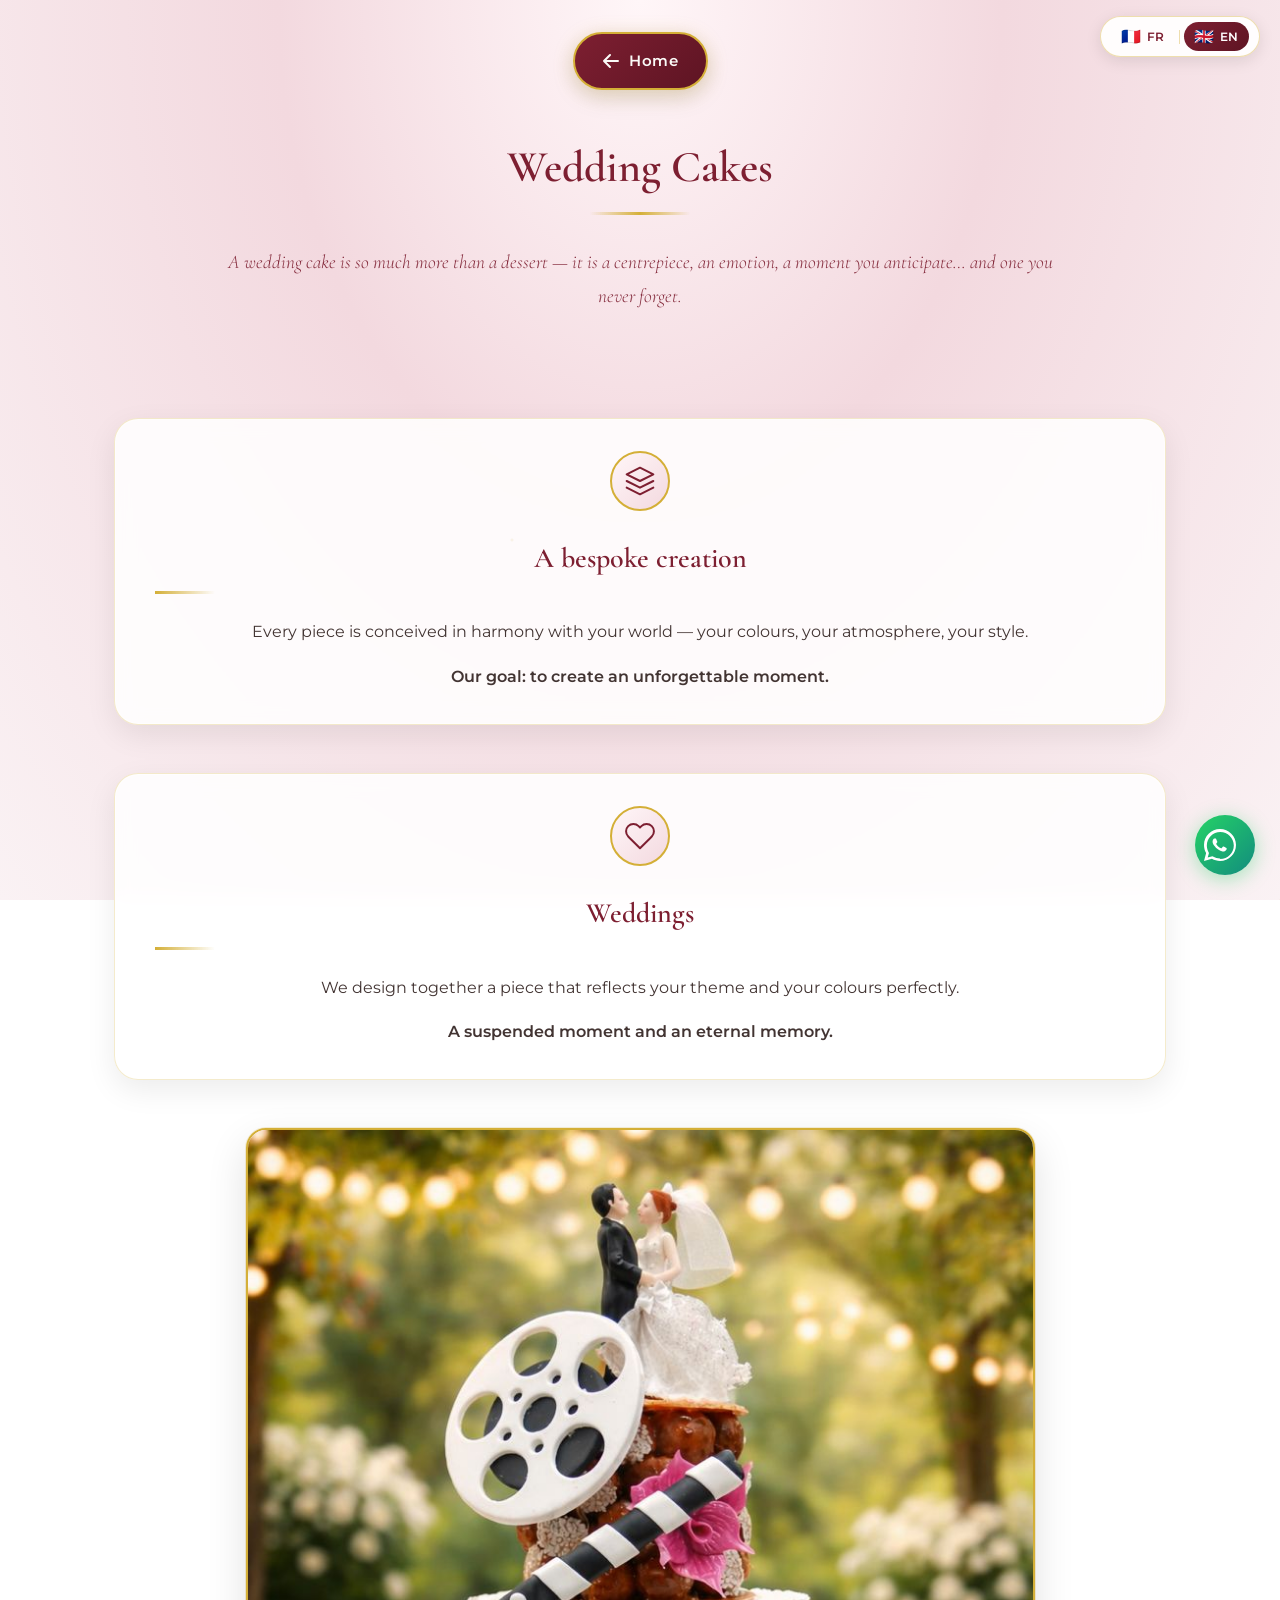
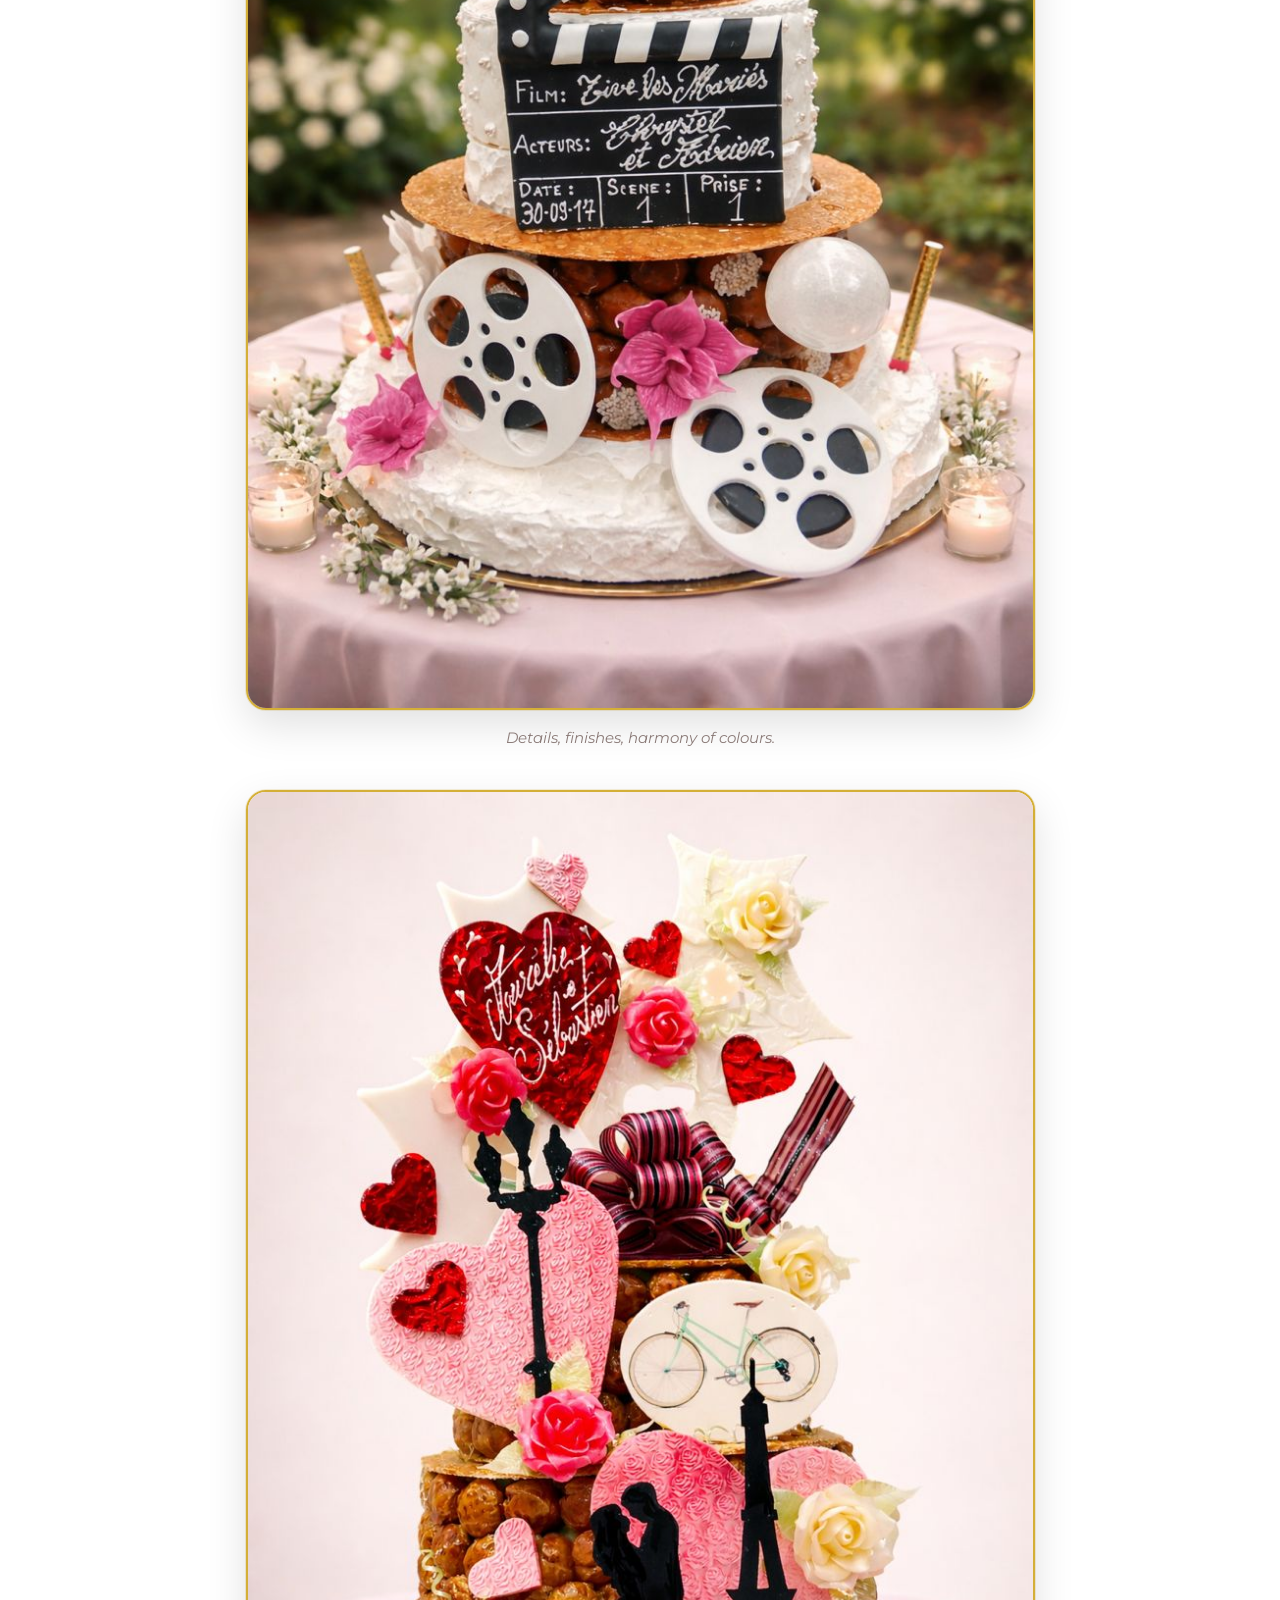
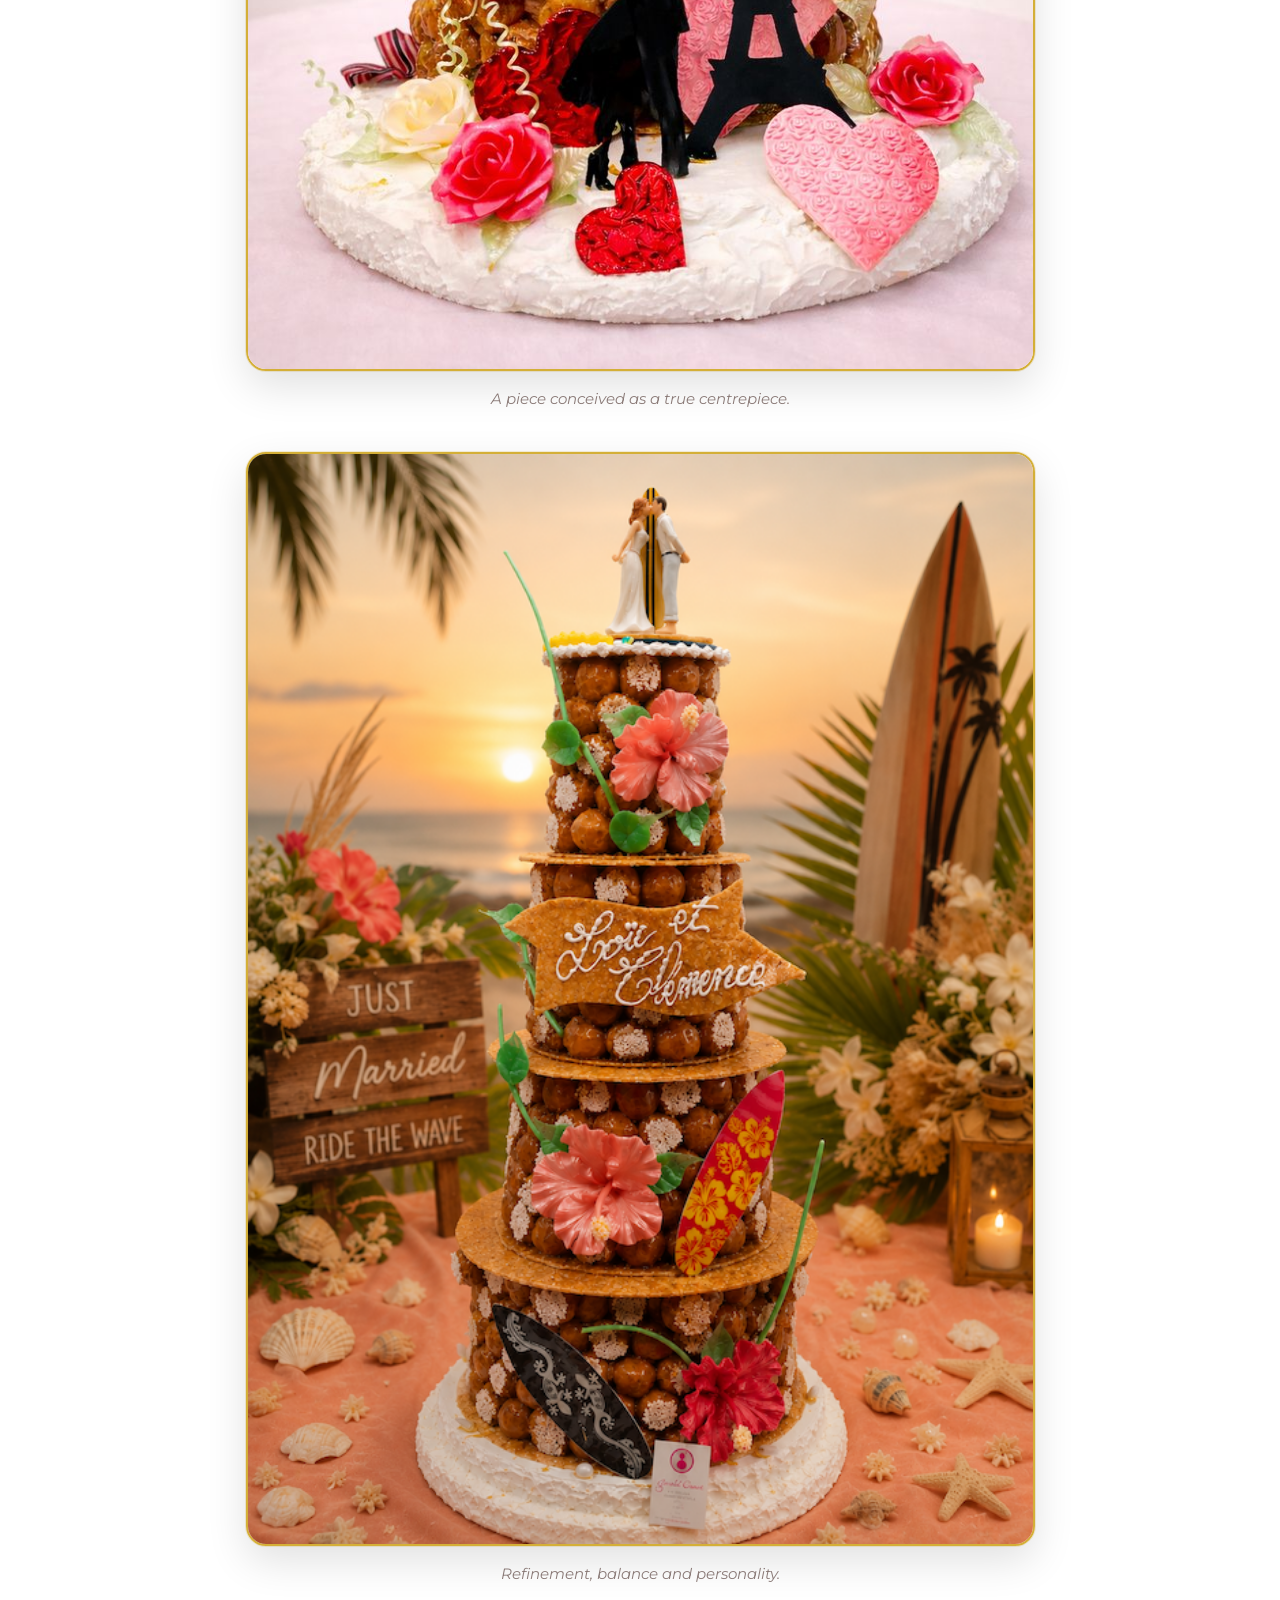
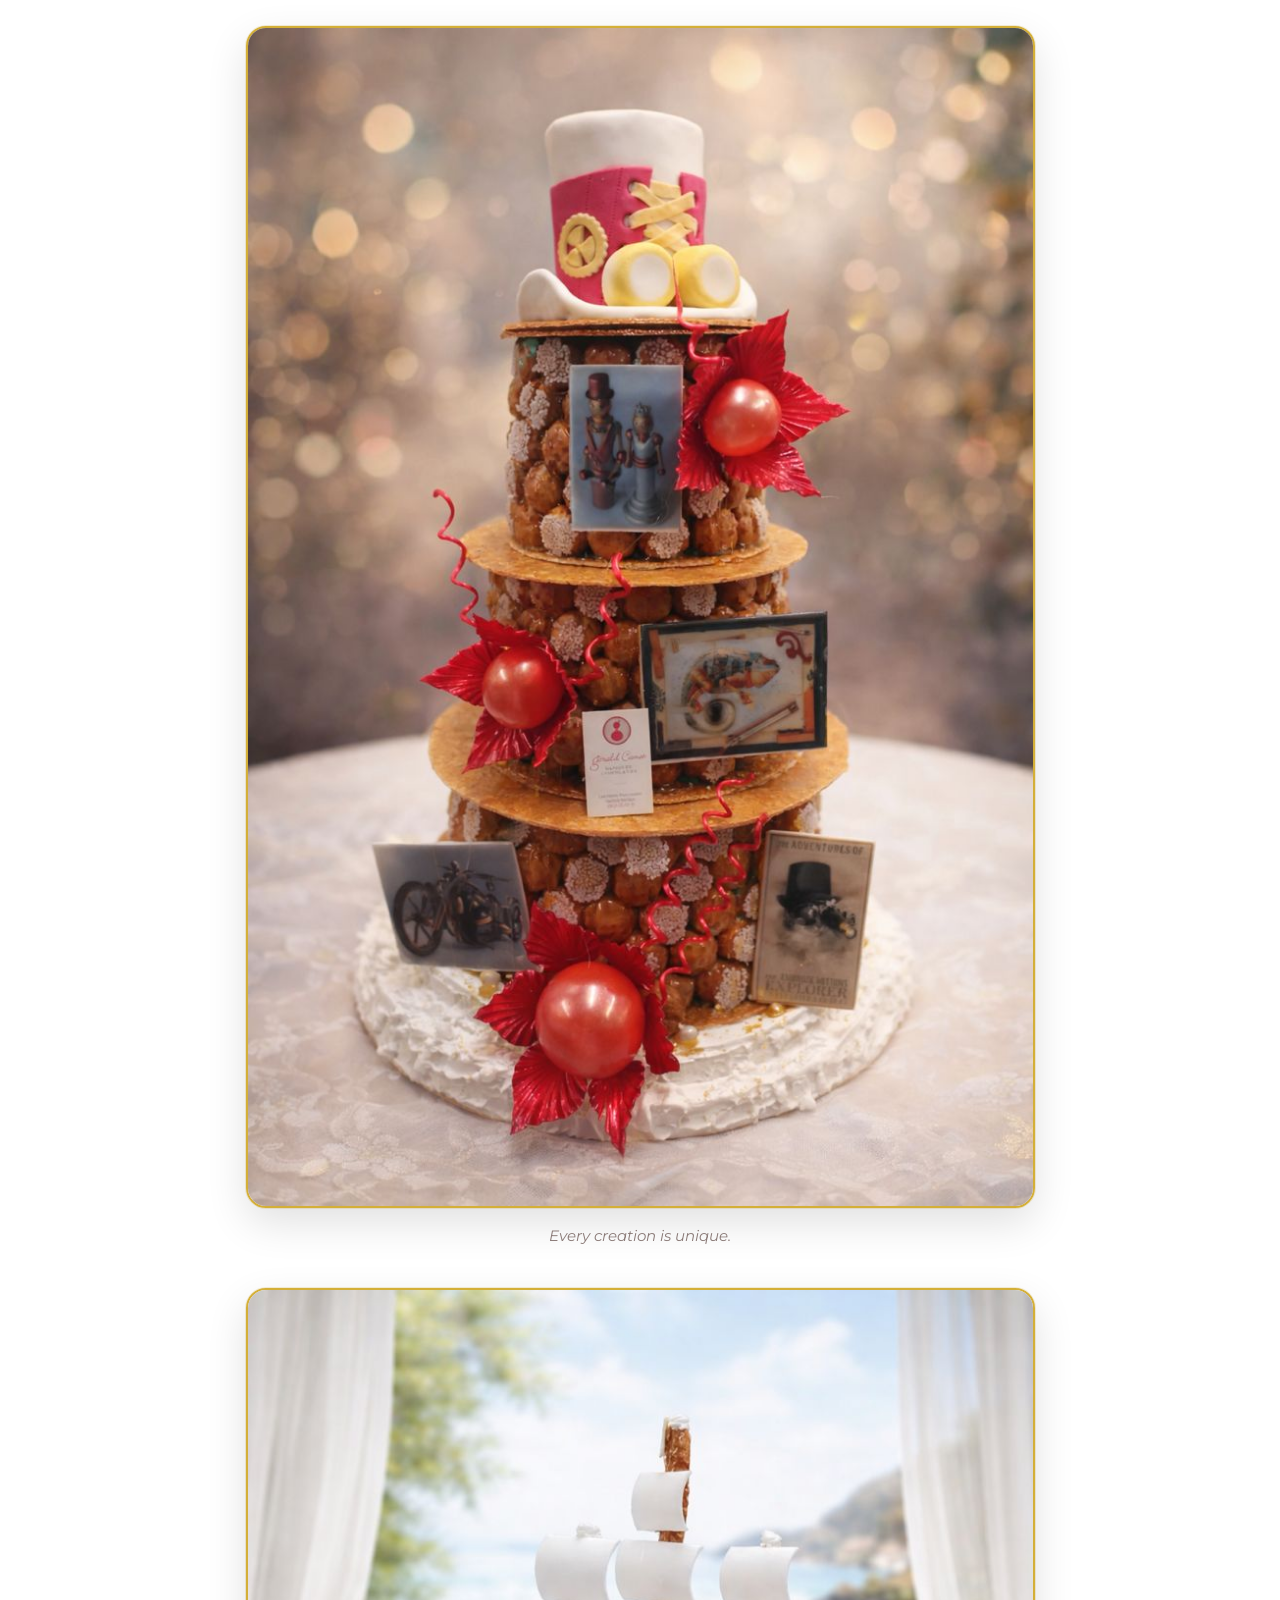
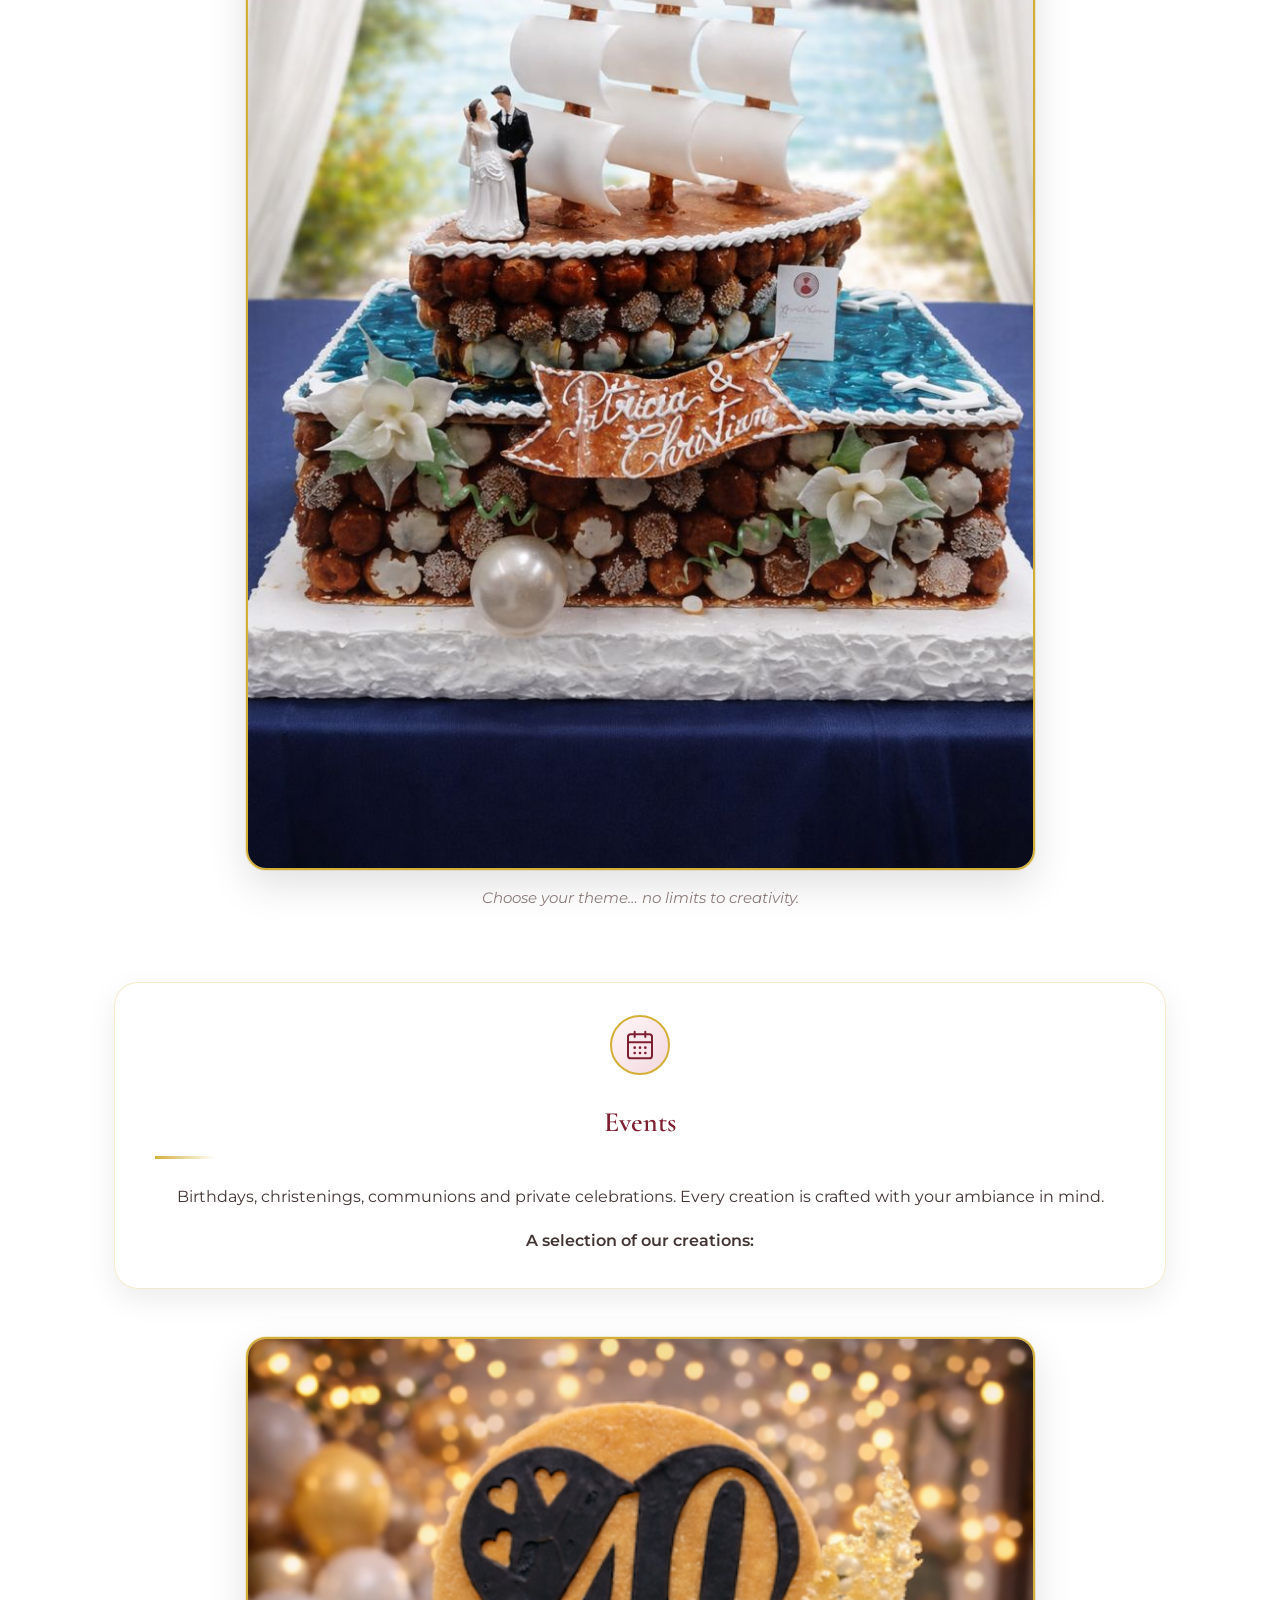
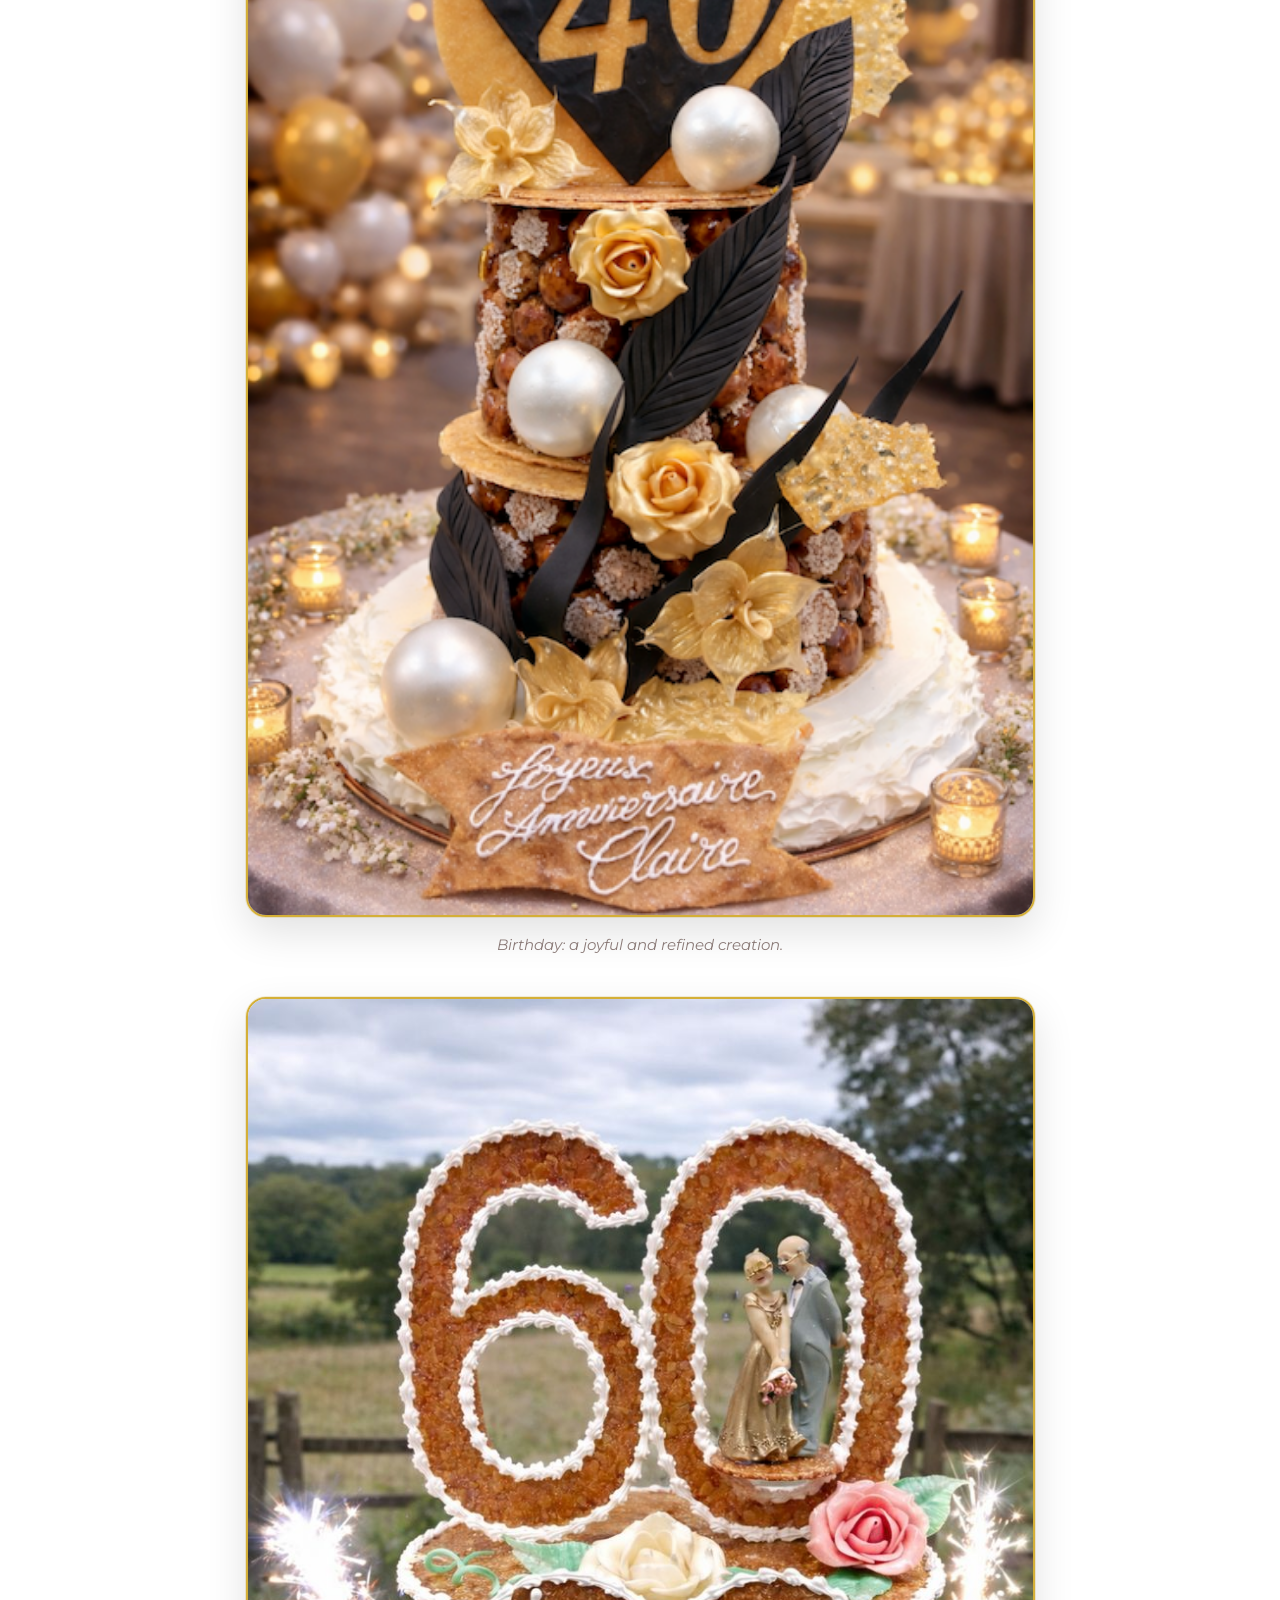
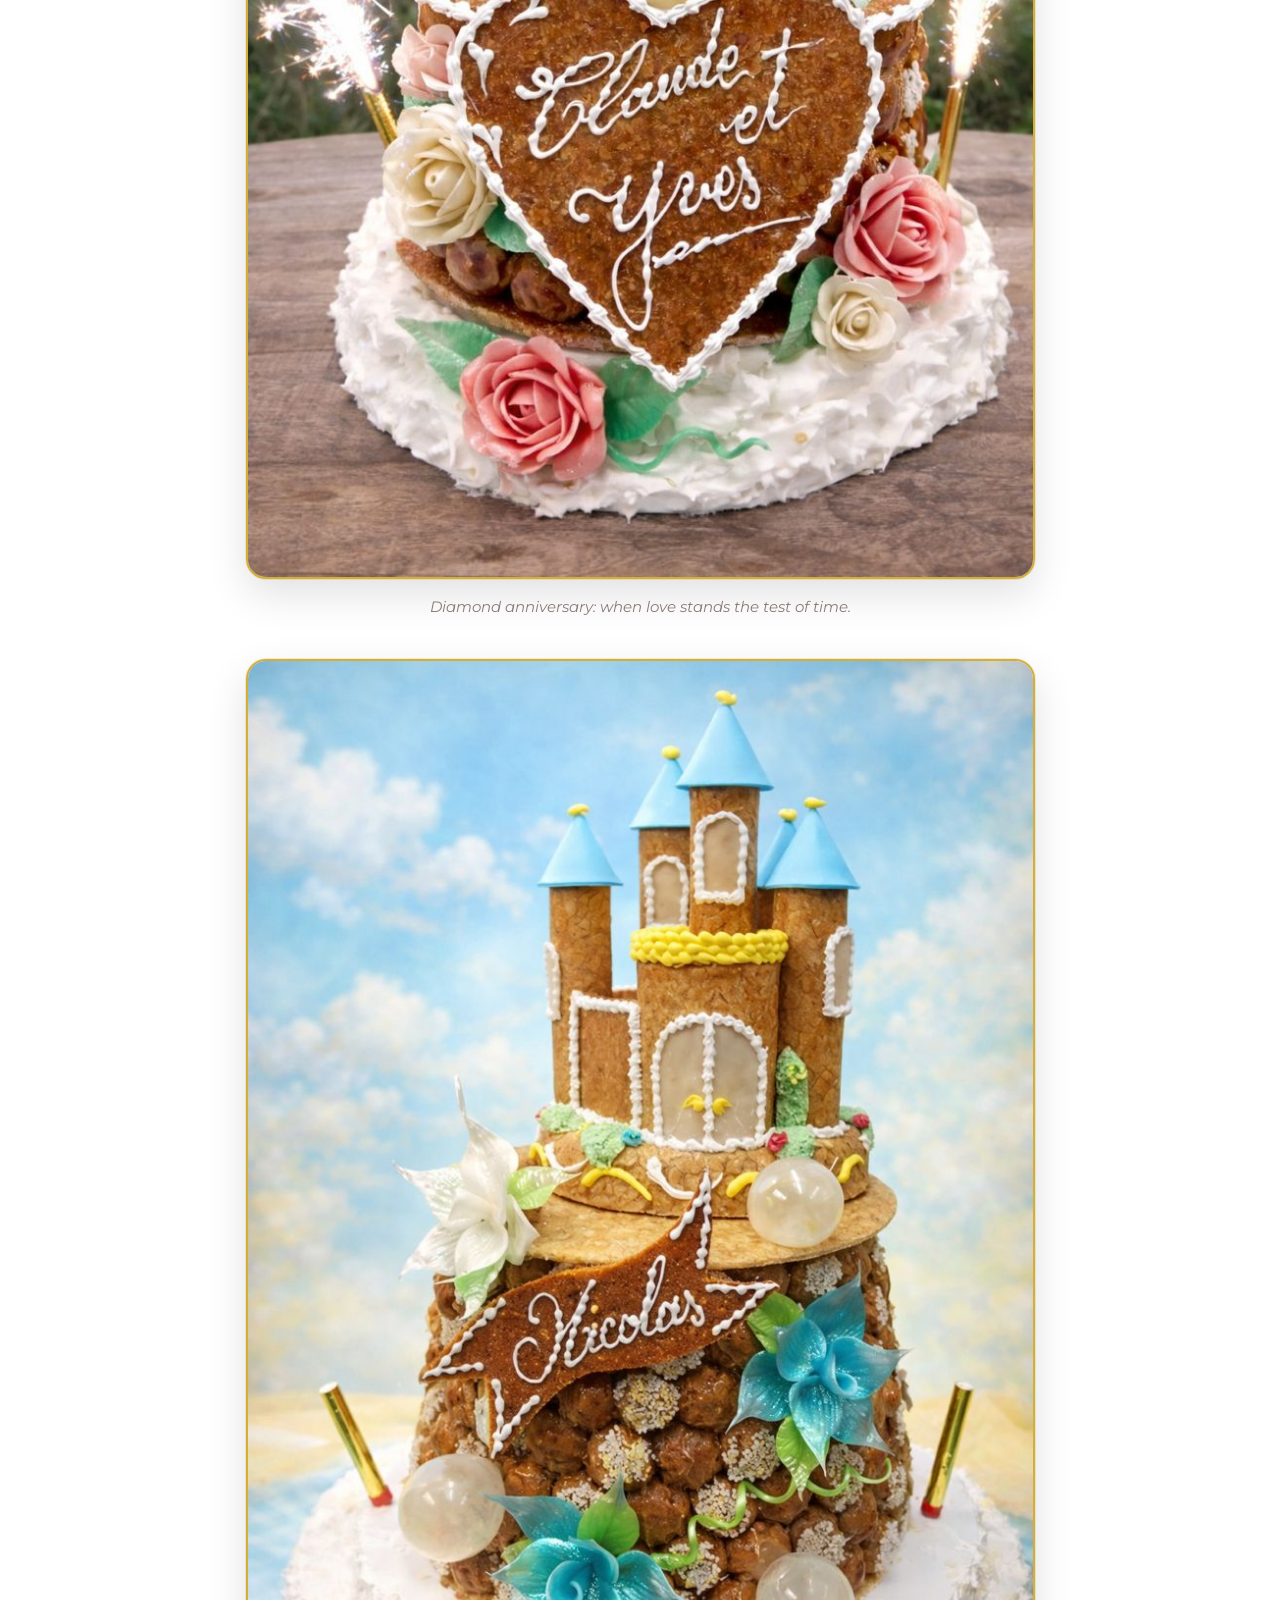
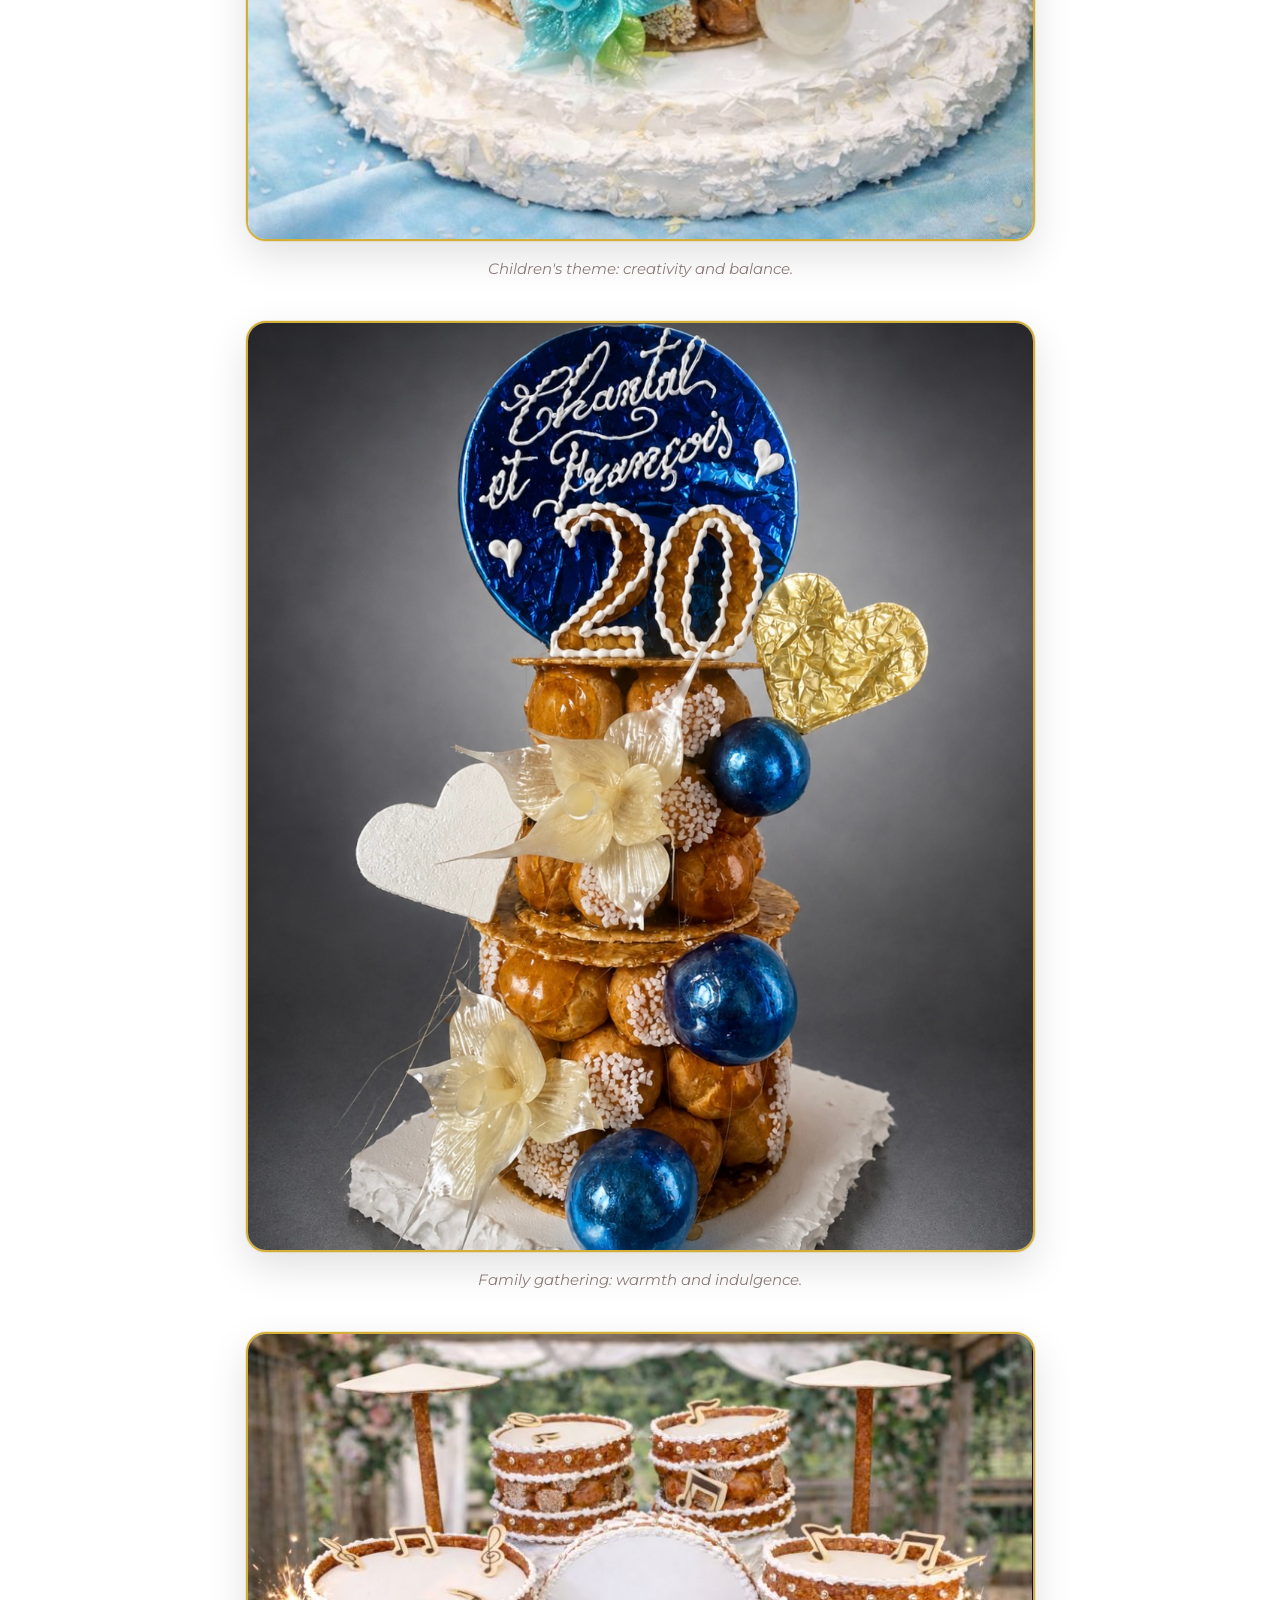
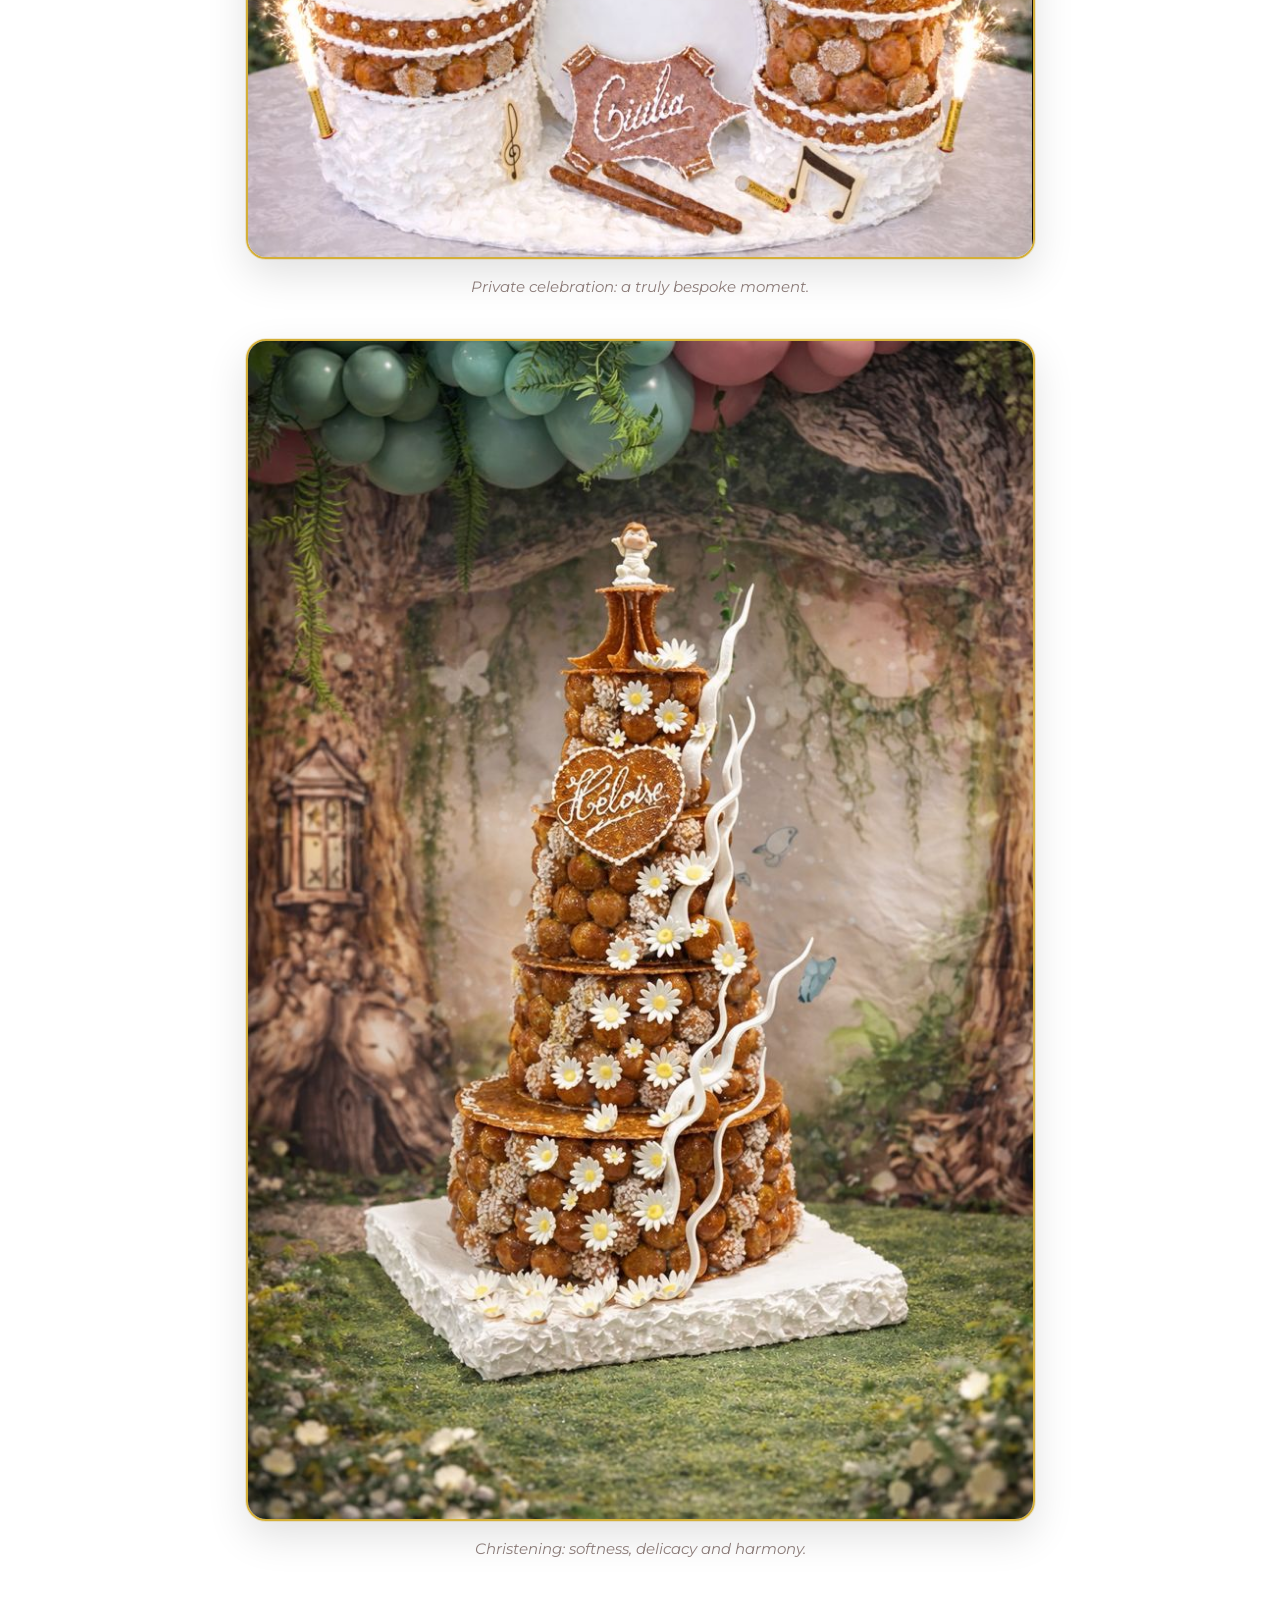
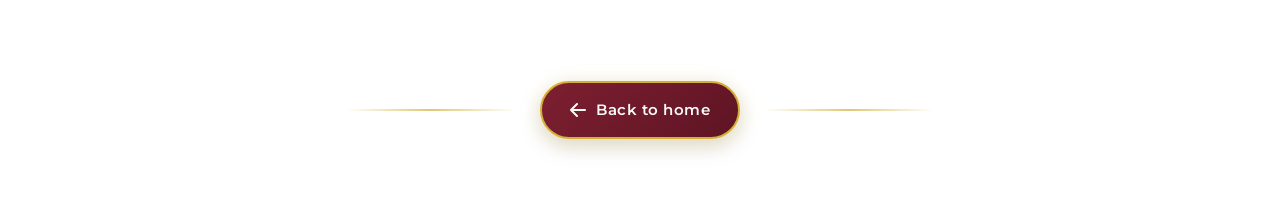
==== commit 8044a348: "Add files via upload" ====
--- a/en/index.html
+++ b/en/index.html
@@ -150,7 +150,7 @@
 
   <!-- Language switcher -->
   <div class="lang-switcher">
-    <a href="../../pieces-montees/index.html" class="lang-btn"><span class="flag">🇫🇷</span> FR</a>
+    <a href="../../index.html" class="lang-btn"><span class="flag">🇫🇷</span> FR</a>
     <div class="lang-sep"></div>
     <a href="./index.html" class="lang-btn active"><span class="flag">🇬🇧</span> EN</a>
   </div>
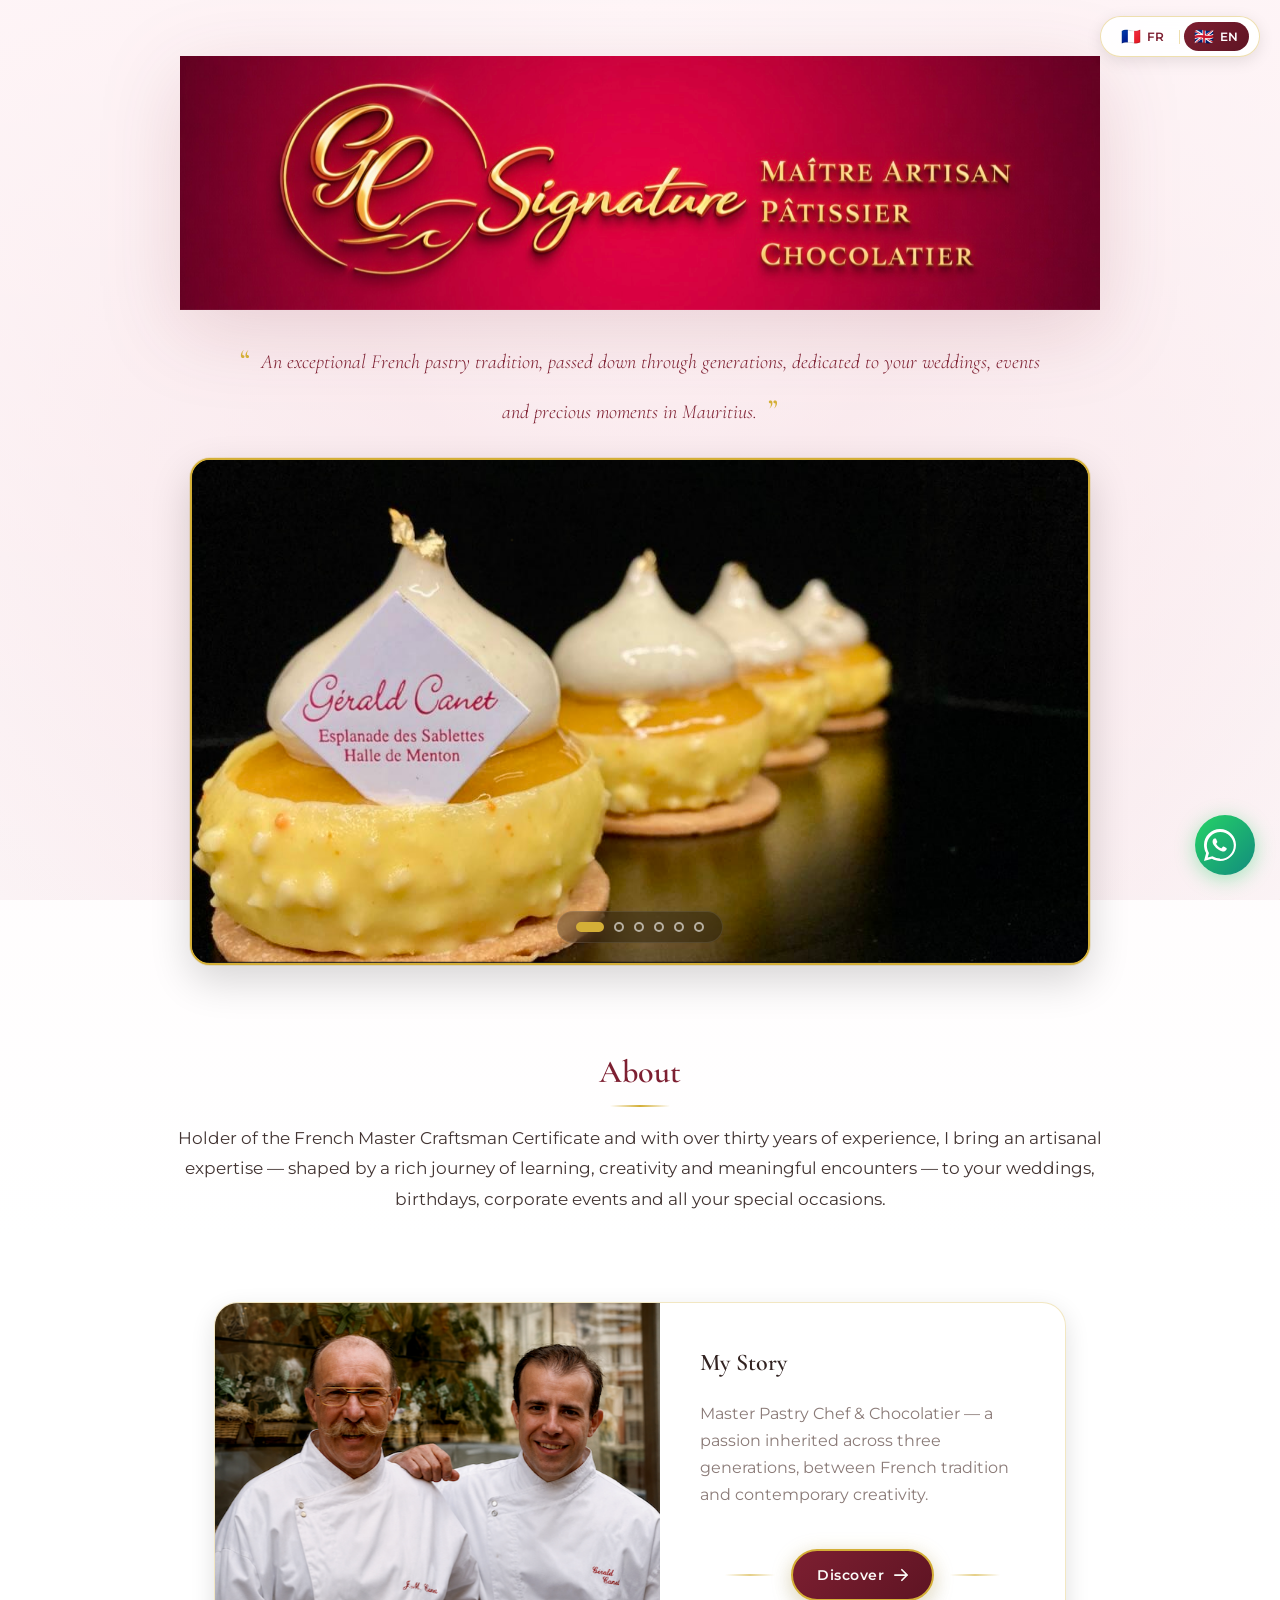
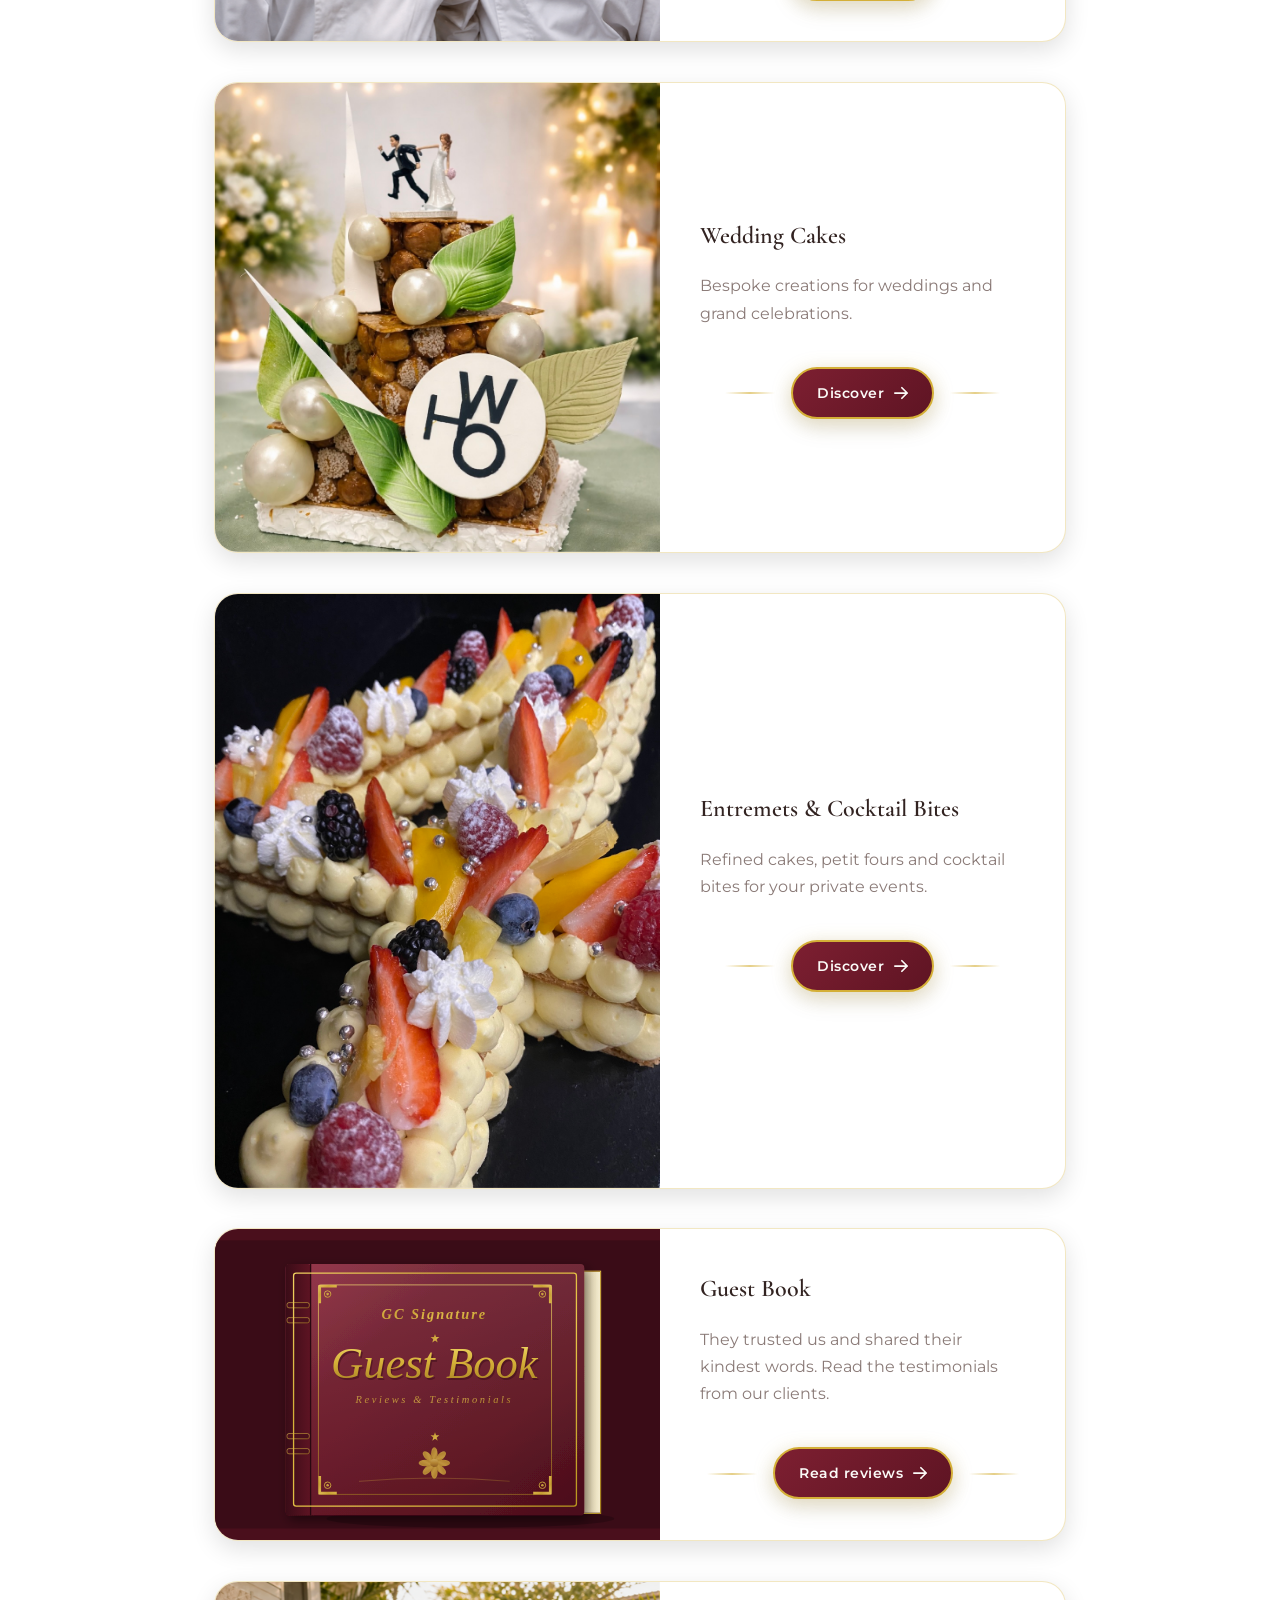
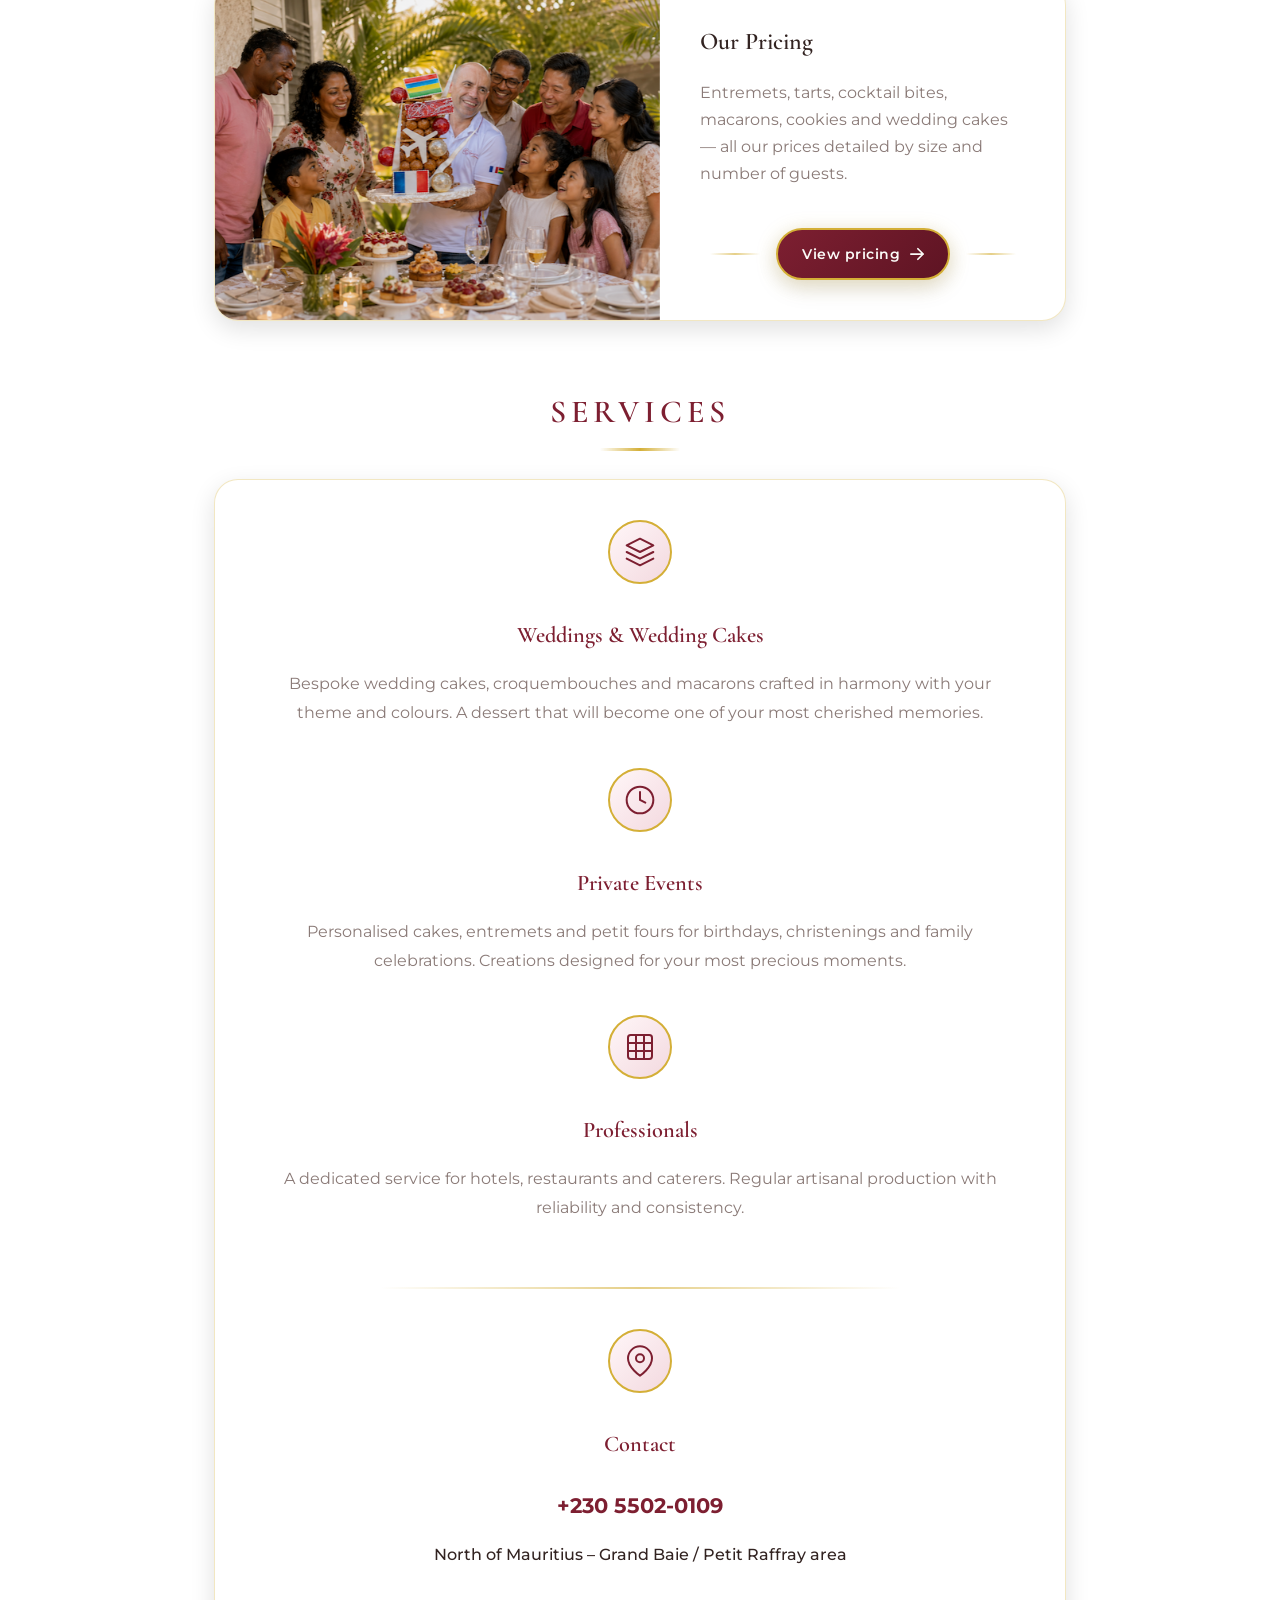
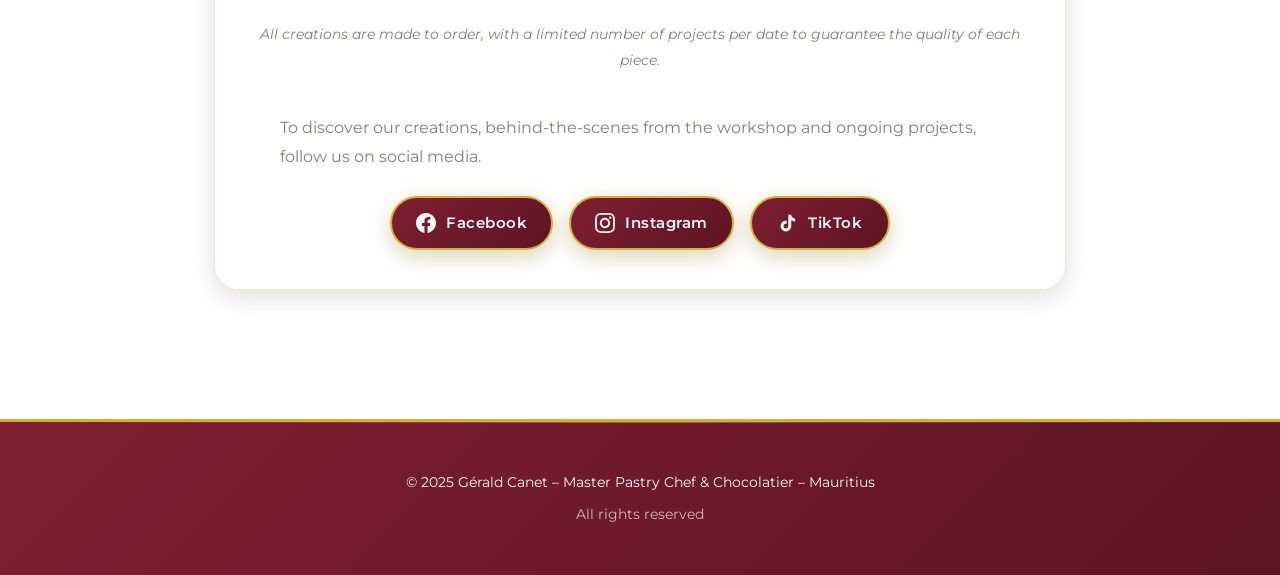
==== commit d733461c: "Add files via upload" ====
--- a/en/index.html
+++ b/en/index.html
@@ -2,100 +2,64 @@
 <html lang="en">
 <head>
   <meta charset="UTF-8">
-  <title>Wedding Cakes & Croquembouche in Mauritius – Gérald Canet | GC Signature</title>
+  <title>Gérald Canet – Wedding Cakes & Croquembouche in Mauritius | Master Pastry Chef</title>
   <meta name="viewport" content="width=device-width, initial-scale=1.0">
-  <meta name="keywords" content="wedding cake Mauritius, croquembouche Mauritius, bespoke wedding cake Grand Baie, celebration cake Mauritius, pastry chef Mauritius, Gérald Canet pastry">
-  <meta name="description" content="Bespoke wedding cakes and croquembouche for weddings, birthdays and events in Mauritius. Handcrafted by Gérald Canet, Master Pastry Chef in Grand Baie. Request a personalised quote.">
-  <meta name="robots" content="noarchive">
-  <meta name="googlebot" content="noarchive">
-  <link rel="alternate" hreflang="fr" href="https://gc-signature.com/pieces-montees/">
-  <link rel="alternate" hreflang="en" href="https://gc-signature.com/en/pieces-montees/">
-
   <link rel="stylesheet" href="../../css/style.css">
+  <meta name="keywords" content="wedding cake Mauritius, croquembouche Mauritius, pastry chef Grand Baie, pièces montées Mauritius, bespoke cake Mauritius, artisan pastry Mauritius, Gérald Canet, GC Signature">
+  <meta name="description" content="Gérald Canet, Master Pastry Chef & Chocolatier in Mauritius. Specialist in wedding cakes, croquembouche, entremets and bespoke creations for weddings and events in Grand Baie, Petit Raffray and the North of the island.">
+  <link rel="canonical" href="https://gc-signature.com/en/">
+  <link rel="alternate" hreflang="fr" href="https://gc-signature.com/">
+  <link rel="alternate" hreflang="en" href="https://gc-signature.com/en/">
+
   <link rel="preconnect" href="https://fonts.googleapis.com">
   <link rel="preconnect" href="https://fonts.gstatic.com" crossorigin>
   <link href="https://fonts.googleapis.com/css2?family=Cormorant+Garamond:ital,wght@0,300;0,400;0,600;1,300;1,400&family=Montserrat:wght@300;400;500;600;700&display=swap" rel="stylesheet">
 
   <style>
-    :root { --section-gap: 3rem; }
-
-    .pm-page { max-width: 1100px; margin: 0 auto; padding: 0 1.5rem 4rem; }
-
-    .page-top { max-width: 1100px; margin: 0 auto; padding: 2rem 1.5rem 0; text-align: center; }
-
-    .pm-top { text-align: center; padding: 1rem 0 2rem; animation: fadeInUp 0.8s ease-out forwards; }
-
-    .pm-top h1 { font-family: var(--font-display); font-size: 2.75rem; font-weight: 600; color: var(--color-burgundy); margin: 1.5rem 0 1rem; position: relative; display: inline-block; }
-
-    .pm-top h1::after { content: ''; position: absolute; bottom: -10px; left: 50%; transform: translateX(-50%); width: 100px; height: 3px; background: linear-gradient(90deg, transparent, var(--color-gold), transparent); }
-
-    .pm-top p { max-width: 860px; margin: 1.5rem auto; font-family: var(--font-display); font-size: 1.2rem; font-style: italic; font-weight: 300; color: var(--color-burgundy); line-height: 1.8; opacity: 0.92; }
-
-    .pm-textblock { background: rgba(255,255,255,0.85); backdrop-filter: blur(10px); border: 1px solid rgba(212,175,55,0.25); border-radius: 24px; box-shadow: 0 10px 30px rgba(0,0,0,0.08), 0 0 0 1px rgba(255,255,255,0.5) inset; padding: 2rem 2.5rem; margin: var(--section-gap) 0; opacity: 0; transform: translateY(30px); transition: all 0.6s ease-out; }
-
-    .pm-textblock.revealed { opacity: 1; transform: translateY(0); }
-
-    .pm-textblock:hover { border-color: var(--color-gold); box-shadow: 0 15px 40px rgba(0,0,0,0.12), 0 0 0 1px rgba(212,175,55,0.3); }
-
-    .pm-textblock h2 { font-family: var(--font-display); font-size: 1.75rem; font-weight: 600; color: var(--color-burgundy); margin: 0 0 1.5rem; position: relative; padding-bottom: 0.75rem; }
-
-    .pm-textblock h2::after { content: ''; position: absolute; bottom: 0; left: 0; width: 60px; height: 3px; background: linear-gradient(90deg, var(--color-gold), transparent); }
-
-    .pm-textblock p { font-size: 1rem; line-height: 1.8; color: var(--color-dark); margin: 0 0 1rem; opacity: 0.92; }
-
-    .pm-textblock p:last-child { margin-bottom: 0; }
-
-    .pm-strong { font-weight: 600; color: var(--color-burgundy); }
-
-    .pm-nextchapter { margin-top: calc(var(--section-gap) * 1.5); }
-
-    .pm-photos { display: flex; flex-direction: column; gap: 2.5rem; margin: var(--section-gap) 0; }
-
-    .pm-photo { margin: 0; opacity: 0; transform: translateY(30px); transition: all 0.6s ease-out; }
-
-    .pm-photo.revealed { opacity: 1; transform: translateY(0); }
-
-    .pm-photo img { width: 75%; max-width: 800px; height: auto; display: block; margin: 0 auto; border-radius: 20px; border: 2px solid var(--color-gold); box-shadow: 0 15px 40px rgba(0,0,0,0.12), 0 0 0 1px rgba(212,175,55,0.2); transition: all 0.4s ease; }
-
-    .pm-photo:hover img { transform: translateY(-8px) scale(1.02); box-shadow: 0 25px 60px rgba(0,0,0,0.18), 0 0 0 3px var(--color-gold); }
-
-    .pm-caption { padding: 1rem 1.5rem 0; font-size: 0.95rem; font-style: italic; color: var(--color-gray); line-height: 1.6; text-align: center; max-width: 600px; margin: 0 auto; }
-
-    .section-icon { display: inline-flex; align-items: center; justify-content: center; width: 60px; height: 60px; margin: 0 auto 1.5rem; border-radius: 50%; background: linear-gradient(135deg, var(--color-rose-light), var(--color-rose)); border: 2px solid var(--color-gold); color: var(--color-burgundy); }
-
-    .pm-textblock-with-icon { position: relative; text-align: center; }
+    .univers-card--tarifs .univers-media { background: none; }
+    .univers-card--tarifs .univers-media img { mix-blend-mode: normal; opacity: 1; }
 
     /* ── Language switcher ── */
-    .lang-switcher { position: fixed; top: 16px; right: 20px; z-index: 10000; display: flex; align-items: center; gap: 4px; background: rgba(255,255,255,0.92); backdrop-filter: blur(10px); border: 1px solid rgba(212,175,55,0.4); border-radius: 50px; padding: 5px 10px; box-shadow: 0 4px 16px rgba(0,0,0,0.1); }
-    .lang-btn { display: inline-flex; align-items: center; gap: 5px; padding: 4px 10px; border-radius: 50px; text-decoration: none; font-family: 'Montserrat', sans-serif; font-size: 0.78rem; font-weight: 600; letter-spacing: 0.05em; color: #7d1f31; transition: all 0.25s ease; border: none; background: transparent; cursor: pointer; }
+    .lang-switcher {
+      position: fixed;
+      top: 16px;
+      right: 20px;
+      z-index: 10000;
+      display: flex;
+      align-items: center;
+      gap: 4px;
+      background: rgba(255,255,255,0.92);
+      backdrop-filter: blur(10px);
+      border: 1px solid rgba(212,175,55,0.4);
+      border-radius: 50px;
+      padding: 5px 10px;
+      box-shadow: 0 4px 16px rgba(0,0,0,0.1);
+    }
+    .lang-btn {
+      display: inline-flex;
+      align-items: center;
+      gap: 5px;
+      padding: 4px 10px;
+      border-radius: 50px;
+      text-decoration: none;
+      font-family: 'Montserrat', sans-serif;
+      font-size: 0.78rem;
+      font-weight: 600;
+      letter-spacing: 0.05em;
+      color: #7d1f31;
+      transition: all 0.25s ease;
+      border: none;
+      background: transparent;
+      cursor: pointer;
+    }
     .lang-btn:hover { background: rgba(212,175,55,0.15); }
-    .lang-btn.active { background: linear-gradient(135deg, #7d1f31, #5e1423); color: white; }
+    .lang-btn.active {
+      background: linear-gradient(135deg, #7d1f31, #5e1423);
+      color: white;
+    }
     .lang-btn .flag { font-size: 1rem; line-height: 1; }
     .lang-sep { width: 1px; height: 14px; background: rgba(212,175,55,0.4); }
-
-    @keyframes fadeInUp { from { opacity: 0; transform: translateY(30px); } to { opacity: 1; transform: translateY(0); } }
-    .fade-in { animation: fadeInUp 0.8s ease-out forwards; }
-
-    @media (max-width: 900px) {
-      :root { --section-gap: 2rem; }
-      .pm-photo img { width: 90%; }
-      .pm-textblock { padding: 1.5rem 1.75rem; }
-    }
-    @media (max-width: 768px) {
-      .pm-top h1 { font-size: 2.25rem; }
-      .pm-top p { font-size: 1.05rem; }
-      .pm-textblock h2 { font-size: 1.5rem; }
-      .pm-textblock, .pm-photo { margin-left: 0; margin-right: 0; }
-    }
     @media (max-width: 600px) {
-      .pm-page { padding: 0 1rem 3rem; }
-      .page-top { padding: 1.5rem 1rem 0; }
-      .pm-top h1 { font-size: 2rem; }
-      .pm-top p { font-size: 1rem; }
-      .pm-textblock { padding: 1.25rem 1.5rem; }
-      .pm-photo img { width: 95%; border-radius: 16px; }
-      .pm-caption { font-size: 0.9rem; padding: 0.75rem 1rem 0; }
-      .section-icon { width: 50px; height: 50px; margin-bottom: 1rem; }
       .lang-switcher { top: 10px; right: 10px; padding: 4px 8px; }
       .lang-btn { font-size: 0.72rem; padding: 3px 8px; }
     }
@@ -146,158 +110,327 @@
   </script>
 </head>
 
-<body role="application">
+<body>
 
   <!-- Language switcher -->
   <div class="lang-switcher">
-    <a href="../../index.html" class="lang-btn"><span class="flag">🇫🇷</span> FR</a>
+    <a href="/" class="lang-btn">
+      <span class="flag">🇫🇷</span> FR
+    </a>
     <div class="lang-sep"></div>
-    <a href="./index.html" class="lang-btn active"><span class="flag">🇬🇧</span> EN</a>
-  </div>
-
-  <div class="golden-particles" aria-hidden="true"></div>
-
-  <div class="page-top fade-in">
-    <a href="../../en/index.html" class="btn-qsj">
-      <svg width="16" height="16" viewBox="0 0 16 16" fill="none">
-        <path d="M15 8H1M7 14L1 8l6-6" stroke="currentColor" stroke-width="2" stroke-linecap="round" stroke-linejoin="round"/>
-      </svg>
-      <span>Home</span>
+    <a href="/en/" class="lang-btn active">
+      <span class="flag">🇬🇧</span> EN
     </a>
   </div>
 
-  <div class="pm-page">
-
-    <!-- Title + intro -->
-    <div class="pm-top">
-      <h1>Wedding Cakes</h1>
-      <p>
-        A wedding cake is so much more than a dessert — it is a centrepiece, an emotion,
-        a moment you anticipate… and one you never forget.
-      </p>
+  <div class="golden-particles" aria-hidden="true"></div>
+
+  <header class="site-header">
+    <h1 class="main-title">Gérald Canet – Master Pastry Chef & Chocolatier in Mauritius</h1>
+
+    <div class="container header-stack">
+
+      <section class="header-bandeau" aria-label="Signature">
+        <div class="logo-wrap fade-in">
+          <img src="../../images/logo-gerald.jpg" alt="GC Signature – Gérald CANET" class="logo">
+        </div>
+      </section>
+
+      <section class="header-accroche" aria-label="Tagline">
+        <p class="logo-quote fade-in-delay">
+          An exceptional French pastry tradition, passed down through generations,
+          dedicated to your weddings, events and precious moments in Mauritius.
+        </p>
+      </section>
+
+      <section class="header-slider" aria-label="Creations">
+        <div class="slider-wrapper fade-in-delay-2">
+          <div class="slider">
+            <div class="slide active"><img src="../../images/diapo1.jpg" alt="Pastry creation 1"></div>
+            <div class="slide"><img src="../../images/diapo2.jpg" alt="Pastry creation 2"></div>
+            <div class="slide"><img src="../../images/diapo3.jpg" alt="Pastry creation 3"></div>
+            <div class="slide"><img src="../../images/diapo4.jpg" alt="Pastry creation 4"></div>
+            <div class="slide"><img src="../../images/diapo5.jpg" alt="Pastry creation 5"></div>
+            <div class="slide"><img src="../../images/diapo6.jpg" alt="Pastry creation 6"></div>
+            <div class="slider-indicators">
+              <button class="indicator active" aria-label="Image 1"></button>
+              <button class="indicator" aria-label="Image 2"></button>
+              <button class="indicator" aria-label="Image 3"></button>
+              <button class="indicator" aria-label="Image 4"></button>
+              <button class="indicator" aria-label="Image 5"></button>
+              <button class="indicator" aria-label="Image 6"></button>
+            </div>
+          </div>
+        </div>
+      </section>
+
+      <section class="header-apropos fade-in-delay-3" aria-label="About">
+        <h2>About</h2>
+        <p class="apropos-text">
+          Holder of the French Master Craftsman Certificate and with over thirty years of experience,
+          I bring an artisanal expertise — shaped by a rich journey of learning, creativity and meaningful encounters —
+          to your weddings, birthdays, corporate events and all your special occasions.
+        </p>
+
+      </section>
+
     </div>
-
-    <!-- Intro -->
-    <div class="pm-textblock pm-textblock-with-icon">
-      <div class="section-icon">
-        <svg width="32" height="32" viewBox="0 0 24 24" fill="none">
-          <path d="M12 2L2 7l10 5 10-5-10-5z" stroke="currentColor" stroke-width="1.5" stroke-linecap="round" stroke-linejoin="round"/>
-          <path d="M2 17l10 5 10-5M2 12l10 5 10-5" stroke="currentColor" stroke-width="1.5" stroke-linecap="round" stroke-linejoin="round"/>
-        </svg>
+  </header>
+
+  <section class="univers">
+    <div class="univers-grid">
+
+      <!-- Wedding Cakes -->
+      <!-- My Story -->
+      <article class="univers-card reveal-on-scroll">
+        <div class="univers-media">
+          <img src="../../images/qui-suis-je-accueil.jpg" alt="My Story – Gérald Canet" loading="lazy">
+          <div class="media-overlay"></div>
+        </div>
+        <div class="univers-body">
+          <h3>My Story</h3>
+          <p>Master Pastry Chef &amp; Chocolatier — a passion inherited across three generations, between French tradition and contemporary creativity.</p>
+          <div class="card-cta">
+            <span class="cta-line"></span>
+            <a class="btn-qsj btn-qsj--secondary" href="../../en/qui-suis-je/index.html">
+              <span>Discover</span>
+              <svg class="btn-icon" width="14" height="14" viewBox="0 0 16 16" fill="none">
+                <path d="M1 8h14M9 2l6 6-6 6" stroke="currentColor" stroke-width="2" stroke-linecap="round" stroke-linejoin="round"/>
+              </svg>
+            </a>
+            <span class="cta-line"></span>
+          </div>
+        </div>
+      </article>
+
+      <!-- Wedding Cakes -->
+      <article class="univers-card reveal-on-scroll">
+        <div class="univers-media">
+          <img src="../../images/montee-1.jpg" alt="Bespoke wedding cakes and croquembouche in Mauritius – GC Signature" loading="lazy">
+          <div class="media-overlay"></div>
+        </div>
+        <div class="univers-body">
+          <h3>Wedding Cakes</h3>
+          <p>Bespoke creations for weddings and grand celebrations.</p>
+          <div class="card-cta">
+            <span class="cta-line"></span>
+            <a class="btn-qsj btn-qsj--secondary" href="../../pieces-montees/index.html">
+              <span>Discover</span>
+              <svg class="btn-icon" width="14" height="14" viewBox="0 0 16 16" fill="none">
+                <path d="M1 8h14M9 2l6 6-6 6" stroke="currentColor" stroke-width="2" stroke-linecap="round" stroke-linejoin="round"/>
+              </svg>
+            </a>
+            <span class="cta-line"></span>
+          </div>
+        </div>
+      </article>
+
+      <!-- Entremets & Cocktail Bites -->
+      <article class="univers-card reveal-on-scroll">
+        <div class="univers-media">
+          <img src="../../images/entremets-accueil.jpg" alt="Artisan entremets and cocktail bites in Mauritius – GC Signature" loading="lazy">
+          <div class="media-overlay"></div>
+        </div>
+        <div class="univers-body">
+          <h3>Entremets &amp; Cocktail Bites</h3>
+          <p>Refined cakes, petit fours and cocktail bites for your private events.</p>
+          <div class="card-cta">
+            <span class="cta-line"></span>
+            <a class="btn-qsj btn-qsj--secondary" href="../../entremets-cocktails/index.html">
+              <span>Discover</span>
+              <svg class="btn-icon" width="14" height="14" viewBox="0 0 16 16" fill="none">
+                <path d="M1 8h14M9 2l6 6-6 6" stroke="currentColor" stroke-width="2" stroke-linecap="round" stroke-linejoin="round"/>
+              </svg>
+            </a>
+            <span class="cta-line"></span>
+          </div>
+        </div>
+      </article>
+
+      <!-- Guest Book -->
+      <article class="univers-card reveal-on-scroll">
+        <div class="univers-media" style="background:#4a0f1c; display:flex; align-items:center; justify-content:center; overflow:hidden;">
+          <svg width="100%" height="100%" viewBox="0 0 680 440" xmlns="http://www.w3.org/2000/svg" style="display:block;">
+            <defs>
+              <linearGradient id="en-coverGrad" x1="0%" y1="0%" x2="100%" y2="100%"><stop offset="0%" stop-color="#8a2035"/><stop offset="30%" stop-color="#6b1828"/><stop offset="70%" stop-color="#5e1423"/><stop offset="100%" stop-color="#4a0f1c"/></linearGradient>
+              <linearGradient id="en-spineGrad" x1="0%" y1="0%" x2="100%" y2="0%"><stop offset="0%" stop-color="#3a0c17"/><stop offset="100%" stop-color="#5e1423"/></linearGradient>
+              <linearGradient id="en-goldGrad" x1="0%" y1="0%" x2="100%" y2="100%"><stop offset="0%" stop-color="#f0d060"/><stop offset="30%" stop-color="#d4af37"/><stop offset="60%" stop-color="#e8c84a"/><stop offset="100%" stop-color="#b8961e"/></linearGradient>
+              <linearGradient id="en-goldGrad2" x1="0%" y1="0%" x2="0%" y2="100%"><stop offset="0%" stop-color="#f5e070"/><stop offset="50%" stop-color="#d4af37"/><stop offset="100%" stop-color="#a07820"/></linearGradient>
+              <linearGradient id="en-pageGrad" x1="0%" y1="0%" x2="100%" y2="0%"><stop offset="0%" stop-color="#e8d8b0"/><stop offset="100%" stop-color="#f5edd0"/></linearGradient>
+              <linearGradient id="en-shineGrad" x1="0%" y1="0%" x2="30%" y2="100%"><stop offset="0%" stop-color="#ffffff" stop-opacity="0.12"/><stop offset="100%" stop-color="#ffffff" stop-opacity="0"/></linearGradient>
+              <filter id="en-shadow"><feDropShadow dx="5" dy="7" stdDeviation="9" flood-color="#000" flood-opacity="0.5"/></filter>
+            </defs>
+            <rect width="680" height="440" fill="#3a0c17"/>
+            <ellipse cx="390" cy="425" rx="220" ry="14" fill="#000" opacity="0.22"/>
+            <rect x="560" y="48" width="28" height="368" fill="url(#en-pageGrad)"/>
+            <line x1="565" y1="48" x2="565" y2="416" stroke="#ddd0a0" stroke-width="0.4" opacity="0.4"/>
+            <line x1="573" y1="48" x2="573" y2="416" stroke="#c8b880" stroke-width="0.4" opacity="0.3"/>
+            <line x1="581" y1="48" x2="581" y2="416" stroke="#ddd0a0" stroke-width="0.4" opacity="0.2"/>
+            <rect x="559" y="47" width="30" height="370" fill="none" stroke="url(#en-goldGrad)" stroke-width="1.5"/>
+            <rect x="108" y="36" width="456" height="384" rx="6" fill="url(#en-coverGrad)" filter="url(#en-shadow)"/>
+            <rect x="108" y="36" width="456" height="384" rx="6" fill="url(#en-shineGrad)"/>
+            <rect x="108" y="36" width="38" height="384" rx="4" fill="url(#en-spineGrad)"/>
+            <line x1="146" y1="36" x2="146" y2="420" stroke="#2a0810" stroke-width="2"/>
+            <rect x="110" y="95" width="34" height="8" rx="3" fill="#4a0f1c" stroke="url(#en-goldGrad)" stroke-width="0.8"/>
+            <rect x="110" y="118" width="34" height="8" rx="3" fill="#4a0f1c" stroke="url(#en-goldGrad)" stroke-width="0.8"/>
+            <rect x="110" y="295" width="34" height="8" rx="3" fill="#4a0f1c" stroke="url(#en-goldGrad)" stroke-width="0.8"/>
+            <rect x="110" y="318" width="34" height="8" rx="3" fill="#4a0f1c" stroke="url(#en-goldGrad)" stroke-width="0.8"/>
+            <rect x="120" y="50" width="432" height="356" rx="4" fill="none" stroke="url(#en-goldGrad)" stroke-width="2"/>
+            <rect x="158" y="68" width="356" height="320" rx="3" fill="none" stroke="url(#en-goldGrad2)" stroke-width="1"/>
+            <g transform="translate(158,68)"><path d="M0,0 L28,0 L28,4 L4,4 L4,28 L0,28 Z" fill="url(#en-goldGrad)" opacity="0.9"/><circle cx="14" cy="14" r="5" fill="none" stroke="url(#en-goldGrad)" stroke-width="1.2"/><circle cx="14" cy="14" r="2" fill="url(#en-goldGrad)" opacity="0.8"/></g>
+            <g transform="translate(514,68) scale(-1,1)"><path d="M0,0 L28,0 L28,4 L4,4 L4,28 L0,28 Z" fill="url(#en-goldGrad)" opacity="0.9"/><circle cx="14" cy="14" r="5" fill="none" stroke="url(#en-goldGrad)" stroke-width="1.2"/><circle cx="14" cy="14" r="2" fill="url(#en-goldGrad)" opacity="0.8"/></g>
+            <g transform="translate(158,388) scale(1,-1)"><path d="M0,0 L28,0 L28,4 L4,4 L4,28 L0,28 Z" fill="url(#en-goldGrad)" opacity="0.9"/><circle cx="14" cy="14" r="5" fill="none" stroke="url(#en-goldGrad)" stroke-width="1.2"/><circle cx="14" cy="14" r="2" fill="url(#en-goldGrad)" opacity="0.8"/></g>
+            <g transform="translate(514,388) scale(-1,-1)"><path d="M0,0 L28,0 L28,4 L4,4 L4,28 L0,28 Z" fill="url(#en-goldGrad)" opacity="0.9"/><circle cx="14" cy="14" r="5" fill="none" stroke="url(#en-goldGrad)" stroke-width="1.2"/><circle cx="14" cy="14" r="2" fill="url(#en-goldGrad)" opacity="0.8"/></g>
+            <line x1="190" y1="150" x2="524" y2="150" stroke="url(#en-goldGrad)" stroke-width="0.8" opacity="0.6"/>
+            <line x1="190" y1="300" x2="524" y2="300" stroke="url(#en-goldGrad)" stroke-width="0.8" opacity="0.6"/>
+            <g transform="translate(336,150)"><polygon points="0,-7 1.7,-2.3 6.7,-2.3 2.7,0.9 4.1,5.9 0,3 -4.1,5.9 -2.7,0.9 -6.7,-2.3 -1.7,-2.3" fill="url(#en-goldGrad)" opacity="0.85"/></g>
+            <g transform="translate(336,300)"><polygon points="0,-7 1.7,-2.3 6.7,-2.3 2.7,0.9 4.1,5.9 0,3 -4.1,5.9 -2.7,0.9 -6.7,-2.3 -1.7,-2.3" fill="url(#en-goldGrad)" opacity="0.85"/></g>
+            <text x="337" y="213" font-family="Georgia,serif" font-size="68" font-style="italic" text-anchor="middle" fill="#3a0c17" opacity="0.5">Guest Book</text>
+            <text x="335" y="210" font-family="Georgia,serif" font-size="68" font-style="italic" text-anchor="middle" fill="url(#en-goldGrad2)">Guest Book</text>
+            <text x="335" y="248" font-family="Georgia,serif" font-size="16" font-style="italic" text-anchor="middle" fill="url(#en-goldGrad)" opacity="0.75" letter-spacing="4">Reviews &amp; Testimonials</text>
+            <text x="335" y="120" font-family="Georgia,serif" font-size="22" font-weight="600" font-style="italic" text-anchor="middle" fill="url(#en-goldGrad)" opacity="0.9" letter-spacing="3">GC Signature</text>
+            <line x1="240" y1="128" x2="290" y2="128" stroke="url(#en-goldGrad)" stroke-width="0.8" opacity="0.5"/>
+            <line x1="380" y1="128" x2="430" y2="128" stroke="url(#en-goldGrad)" stroke-width="0.8" opacity="0.5"/>
+            <g transform="translate(335,340)" opacity="0.7">
+              <ellipse cx="0" cy="-14" rx="5" ry="10" fill="url(#en-goldGrad)"/>
+              <ellipse cx="0" cy="-14" rx="5" ry="10" fill="url(#en-goldGrad)" transform="rotate(45)"/>
+              <ellipse cx="0" cy="-14" rx="5" ry="10" fill="url(#en-goldGrad)" transform="rotate(90)"/>
+              <ellipse cx="0" cy="-14" rx="5" ry="10" fill="url(#en-goldGrad)" transform="rotate(135)"/>
+              <ellipse cx="0" cy="-14" rx="5" ry="10" fill="url(#en-goldGrad)" transform="rotate(180)"/>
+              <ellipse cx="0" cy="-14" rx="5" ry="10" fill="url(#en-goldGrad)" transform="rotate(225)"/>
+              <ellipse cx="0" cy="-14" rx="5" ry="10" fill="url(#en-goldGrad)" transform="rotate(270)"/>
+              <ellipse cx="0" cy="-14" rx="5" ry="10" fill="url(#en-goldGrad)" transform="rotate(315)"/>
+              <circle cx="0" cy="0" r="6" fill="url(#en-goldGrad2)"/>
+            </g>
+            <path d="M 220 368 Q 335 358 450 368" fill="none" stroke="url(#en-goldGrad)" stroke-width="0.8" opacity="0.5"/>
+          </svg>
+          <div class="media-overlay"></div>
+        </div>
+        <div class="univers-body">
+          <h3>Guest Book</h3>
+          <p>They trusted us and shared their kindest words. Read the testimonials from our clients.</p>
+          <div class="card-cta">
+            <span class="cta-line"></span>
+            <a class="btn-qsj btn-qsj--secondary" href="../../livre-dor/index.html">
+              <span>Read reviews</span>
+              <svg class="btn-icon" width="14" height="14" viewBox="0 0 16 16" fill="none">
+                <path d="M1 8h14M9 2l6 6-6 6" stroke="currentColor" stroke-width="2" stroke-linecap="round" stroke-linejoin="round"/>
+              </svg>
+            </a>
+            <span class="cta-line"></span>
+          </div>
+        </div>
+      </article>
+
+      <!-- Pricing -->
+      <article class="univers-card univers-card--tarifs reveal-on-scroll">
+        <div class="univers-media">
+          <img src="../../images/tarifs-accueil.jpg" alt="Our pricing" loading="lazy">
+          <div class="media-overlay"></div>
+        </div>
+        <div class="univers-body">
+          <h3>Our Pricing</h3>
+          <p>Entremets, tarts, cocktail bites, macarons, cookies and wedding cakes — all our prices detailed by size and number of guests.</p>
+          <div class="card-cta">
+            <span class="cta-line"></span>
+            <a class="btn-qsj btn-qsj--secondary" href="../../tarifs/index.html">
+              <span>View pricing</span>
+              <svg class="btn-icon" width="14" height="14" viewBox="0 0 16 16" fill="none">
+                <path d="M1 8h14M9 2l6 6-6 6" stroke="currentColor" stroke-width="2" stroke-linecap="round" stroke-linejoin="round"/>
+              </svg>
+            </a>
+            <span class="cta-line"></span>
+          </div>
+        </div>
+      </article>
+
+    </div>
+  </section>
+
+  <section class="prestations reveal-on-scroll">
+    <h2 class="prestations-title">Services</h2>
+    <article class="prestations-card">
+      <div class="prestations-body">
+
+        <div class="prestation-item">
+          <div class="prestation-icon">
+            <svg width="32" height="32" viewBox="0 0 24 24" fill="none">
+              <path d="M12 2L2 7l10 5 10-5-10-5z" stroke="currentColor" stroke-width="1.5" stroke-linecap="round" stroke-linejoin="round"/>
+              <path d="M2 17l10 5 10-5M2 12l10 5 10-5" stroke="currentColor" stroke-width="1.5" stroke-linecap="round" stroke-linejoin="round"/>
+            </svg>
+          </div>
+          <h3 class="prestations-h3">Weddings &amp; Wedding Cakes</h3>
+          <p>Bespoke wedding cakes, croquembouches and macarons crafted in harmony with your theme and colours. A dessert that will become one of your most cherished memories.</p>
+        </div>
+
+        <div class="prestation-item">
+          <div class="prestation-icon">
+            <svg width="32" height="32" viewBox="0 0 24 24" fill="none">
+              <circle cx="12" cy="12" r="10" stroke="currentColor" stroke-width="1.5"/>
+              <path d="M12 6v6l4 2" stroke="currentColor" stroke-width="1.5" stroke-linecap="round"/>
+            </svg>
+          </div>
+          <h3 class="prestations-h3">Private Events</h3>
+          <p>Personalised cakes, entremets and petit fours for birthdays, christenings and family celebrations. Creations designed for your most precious moments.</p>
+        </div>
+
+        <div class="prestation-item">
+          <div class="prestation-icon">
+            <svg width="32" height="32" viewBox="0 0 24 24" fill="none">
+              <rect x="3" y="3" width="18" height="18" rx="2" stroke="currentColor" stroke-width="1.5"/>
+              <path d="M9 3v18M15 3v18M3 9h18M3 15h18" stroke="currentColor" stroke-width="1.5"/>
+            </svg>
+          </div>
+          <h3 class="prestations-h3">Professionals</h3>
+          <p>A dedicated service for hotels, restaurants and caterers. Regular artisanal production with reliability and consistency.</p>
+        </div>
+
+        <div class="prestations-divider"></div>
+
+        <div class="prestation-item prestation-item--contact">
+          <div class="prestation-icon">
+            <svg width="32" height="32" viewBox="0 0 24 24" fill="none">
+              <path d="M21 10c0 7-9 13-9 13s-9-6-9-13a9 9 0 0 1 18 0z" stroke="currentColor" stroke-width="1.5"/>
+              <circle cx="12" cy="10" r="3" stroke="currentColor" stroke-width="1.5"/>
+            </svg>
+          </div>
+          <h3 class="prestations-h3">Contact</h3>
+          <div class="contact-block contact-block--in-card">
+            <a href="tel:+23055020109" class="contact-phone">+230 5502-0109</a><br>
+            <span class="contact-location">North of Mauritius – Grand Baie / Petit Raffray area</span><br>
+            <span class="contact-note">All creations are made to order, with a limited number of projects per date to guarantee the quality of each piece.</span>
+          </div>
+        </div>
+
+        <p class="social-intro">To discover our creations, behind-the-scenes from the workshop and ongoing projects, follow us on social media.</p>
+
+        <div class="social-row">
+          <a class="btn-qsj social-btn" href="https://www.facebook.com/profile.php?id=100063628180885" target="_blank" rel="noopener noreferrer">
+            <svg width="20" height="20" viewBox="0 0 24 24" fill="currentColor"><path d="M24 12.073c0-6.627-5.373-12-12-12s-12 5.373-12 12c0 5.99 4.388 10.954 10.125 11.854v-8.385H7.078v-3.47h3.047V9.43c0-3.007 1.792-4.669 4.533-4.669 1.312 0 2.686.235 2.686.235v2.953H15.83c-1.491 0-1.956.925-1.956 1.874v2.25h3.328l-.532 3.47h-2.796v8.385C19.612 23.027 24 18.062 24 12.073z"/></svg>
+            <span>Facebook</span>
+          </a>
+          <a class="btn-qsj social-btn" href="https://www.instagram.com/gcsignature230?igsh=cXlhNjFxNDFzd3Ft&utm_source=qr" target="_blank" rel="noopener noreferrer">
+            <svg width="20" height="20" viewBox="0 0 24 24" fill="currentColor"><path d="M12 2.163c3.204 0 3.584.012 4.85.07 3.252.148 4.771 1.691 4.919 4.919.058 1.265.069 1.645.069 4.849 0 3.205-.012 3.584-.069 4.849-.149 3.225-1.664 4.771-4.919 4.919-1.266.058-1.644.07-4.85.07-3.204 0-3.584-.012-4.849-.07-3.26-.149-4.771-1.699-4.919-4.92-.058-1.265-.07-1.644-.07-4.849 0-3.204.013-3.583.07-4.849.149-3.227 1.664-4.771 4.919-4.919 1.266-.057 1.645-.069 4.849-.069zm0-2.163c-3.259 0-3.667.014-4.947.072-4.358.2-6.78 2.618-6.98 6.98-.059 1.281-.073 1.689-.073 4.948 0 3.259.014 3.668.072 4.948.2 4.358 2.618 6.78 6.98 6.98 1.281.058 1.689.072 4.948.072 3.259 0 3.668-.014 4.948-.072 4.354-.2 6.782-2.618 6.979-6.98.059-1.28.073-1.689.073-4.948 0-3.259-.014-3.667-.072-4.947-.196-4.354-2.617-6.78-6.979-6.98-1.281-.059-1.69-.073-4.949-.073zm0 5.838c-3.403 0-6.162 2.759-6.162 6.162s2.759 6.163 6.162 6.163 6.162-2.759 6.162-6.163c0-3.403-2.759-6.162-6.162-6.162zm0 10.162c-2.209 0-4-1.79-4-4 0-2.209 1.791-4 4-4s4 1.791 4 4c0 2.21-1.791 4-4 4zm6.406-11.845c-.796 0-1.441.645-1.441 1.44s.645 1.44 1.441 1.44c.795 0 1.439-.645 1.439-1.44s-.644-1.44-1.439-1.44z"/></svg>
+            <span>Instagram</span>
+          </a>
+          <a class="btn-qsj social-btn" href="https://www.tiktok.com/@gc.signature?_r=1&_t=ZS-93Kd7WZ0P95" target="_blank" rel="noopener noreferrer">
+            <svg width="20" height="20" viewBox="0 0 24 24" fill="currentColor"><path d="M19.59 6.69a4.83 4.83 0 0 1-3.77-4.25V2h-3.45v13.67a2.89 2.89 0 0 1-5.2 1.74 2.89 2.89 0 0 1 2.31-4.64 2.93 2.93 0 0 1 .88.13V9.4a6.84 6.84 0 0 0-1-.05A6.33 6.33 0 0 0 5 20.1a6.34 6.34 0 0 0 10.86-4.43v-7a8.16 8.16 0 0 0 4.77 1.52v-3.4a4.85 4.85 0 0 1-1-.1z"/></svg>
+            <span>TikTok</span>
+          </a>
+        </div>
+
       </div>
-      <h2>A bespoke creation</h2>
-      <p>Every piece is conceived in harmony with your world — your colours, your atmosphere, your style.</p>
-      <p class="pm-strong">Our goal: to create an unforgettable moment.</p>
+    </article>
+  </section>
+
+  <footer>
+    <div class="footer-content">
+      <p>© 2025 Gérald Canet – Master Pastry Chef & Chocolatier – Mauritius</p>
+      <p class="footer-legal">All rights reserved</p>
     </div>
-
-    <!-- Weddings -->
-    <div class="pm-textblock pm-textblock-with-icon">
-      <div class="section-icon">
-        <svg width="32" height="32" viewBox="0 0 24 24" fill="none">
-          <path d="M20.84 4.61a5.5 5.5 0 0 0-7.78 0L12 5.67l-1.06-1.06a5.5 5.5 0 0 0-7.78 7.78l1.06 1.06L12 21.23l7.78-7.78 1.06-1.06a5.5 5.5 0 0 0 0-7.78z" stroke="currentColor" stroke-width="1.5" stroke-linecap="round" stroke-linejoin="round"/>
-        </svg>
-      </div>
-      <h2>Weddings</h2>
-      <p>We design together a piece that reflects your theme and your colours perfectly.</p>
-      <p class="pm-strong">A suspended moment and an eternal memory.</p>
-    </div>
-
-    <!-- Wedding gallery -->
-    <div class="pm-photos">
-      <div class="pm-photo">
-        <img src="../../images/montee-4.jpg" alt="Bespoke wedding cake" loading="lazy">
-        <div class="pm-caption">Details, finishes, harmony of colours.</div>
-      </div>
-
-      <div class="pm-photo">
-        <img src="../../images/montee-2.jpg" alt="Elegant wedding cake creation" loading="lazy">
-        <div class="pm-caption">A piece conceived as a true centrepiece.</div>
-      </div>
-
-      <div class="pm-photo">
-        <img src="../../images/montee-5.jpg" alt="Floral style wedding cake" loading="lazy">
-        <div class="pm-caption">Refinement, balance and personality.</div>
-      </div>
-
-      <div class="pm-photo">
-        <img src="../../images/montee-3.jpg" alt="Wedding cake creation" loading="lazy">
-        <div class="pm-caption">Every creation is unique.</div>
-      </div>
-
-      <div class="pm-photo">
-        <img src="../../images/pm-5.jpg" alt="Wedding cake – bespoke theme" loading="lazy">
-        <div class="pm-caption">Choose your theme… no limits to creativity.</div>
-      </div>
-    </div>
-
-    <!-- Events -->
-    <div class="pm-textblock pm-textblock-with-icon pm-nextchapter">
-      <div class="section-icon">
-        <svg width="32" height="32" viewBox="0 0 24 24" fill="none">
-          <rect x="3" y="4" width="18" height="18" rx="2" stroke="currentColor" stroke-width="1.5"/>
-          <path d="M16 2v4M8 2v4M3 10h18" stroke="currentColor" stroke-width="1.5" stroke-linecap="round"/>
-          <path d="M8 14h.01M12 14h.01M16 14h.01M8 18h.01M12 18h.01M16 18h.01" stroke="currentColor" stroke-width="2" stroke-linecap="round"/>
-        </svg>
-      </div>
-      <h2>Events</h2>
-      <p>
-        Birthdays, christenings, communions and private celebrations.
-        Every creation is crafted with your ambiance in mind.
-      </p>
-      <p class="pm-strong">A selection of our creations:</p>
-    </div>
-
-    <!-- Events gallery -->
-    <div class="pm-photos">
-      <div class="pm-photo">
-        <img src="../../images/event-1.jpg" alt="Birthday celebration cake" loading="lazy">
-        <div class="pm-caption">Birthday: a joyful and refined creation.</div>
-      </div>
-
-      <div class="pm-photo">
-        <img src="../../images/event-2.jpg" alt="Wedding anniversary cake" loading="lazy">
-        <div class="pm-caption">Diamond anniversary: when love stands the test of time.</div>
-      </div>
-
-      <div class="pm-photo">
-        <img src="../../images/event-3.jpg" alt="Communion celebration cake" loading="lazy">
-        <div class="pm-caption">Children's theme: creativity and balance.</div>
-      </div>
-
-      <div class="pm-photo">
-        <img src="../../images/event-4.jpg" alt="Family celebration cake" loading="lazy">
-        <div class="pm-caption">Family gathering: warmth and indulgence.</div>
-      </div>
-
-      <div class="pm-photo">
-        <img src="../../images/event-5.jpg" alt="Private celebration cake" loading="lazy">
-        <div class="pm-caption">Private celebration: a truly bespoke moment.</div>
-      </div>
-
-      <div class="pm-photo">
-        <img src="../../images/event-6.jpg" alt="Christening cake" loading="lazy">
-        <div class="pm-caption">Christening: softness, delicacy and harmony.</div>
-      </div>
-    </div>
-
-    <!-- Back button -->
-    <div class="page-top" style="margin-top: 3rem;">
-      <div class="cta-qsj cta-qsj--global">
-        <span class="cta-line"></span>
-        <a href="../../en/index.html" class="btn-qsj">
-          <svg width="16" height="16" viewBox="0 0 16 16" fill="none">
-            <path d="M15 8H1M7 14L1 8l6-6" stroke="currentColor" stroke-width="2" stroke-linecap="round" stroke-linejoin="round"/>
-          </svg>
-          <span>Back to home</span>
-        </a>
-        <span class="cta-line"></span>
-      </div>
-    </div>
-
-  </div>
-
-  <!-- WhatsApp -->
-  <a href="https://wa.me/23055020109?text=Hello,%20I%20would%20like%20to%20get%20a%20quote%20for%20a%20pastry%20creation."
+  </footer>
+
+  <a href="https://wa.me/23055020109?text=Hello,%20I%20would%20like%20to%20get%20a%20quote%20for%20a%20pastry%20creation." 
      class="whatsapp-float" target="_blank" rel="noopener noreferrer" aria-label="Contact us on WhatsApp">
     <svg viewBox="0 0 32 32" fill="currentColor">
       <path d="M16 0c-8.837 0-16 7.163-16 16 0 2.825.737 5.607 2.137 8.048l-2.137 7.952 7.933-2.127c2.42 1.37 5.173 2.127 8.067 2.127 8.837 0 16-7.163 16-16s-7.163-16-16-16zM16 29.467c-2.482 0-4.908-.646-7.07-1.87l-.507-.292-4.713 1.262 1.262-4.669-.292-.508c-1.207-2.1-1.847-4.507-1.847-6.924 0-7.435 6.050-13.485 13.485-13.485s13.485 6.050 13.485 13.485c0 7.435-6.050 13.485-13.485 13.485zM21.960 18.735c-.347-.174-2.051-1.012-2.369-1.128-.318-.116-.549-.174-.780.174s-.897 1.128-1.099 1.360c-.202.231-.405.260-.751.087-.347-.174-1.464-.540-2.788-1.721-1.031-.919-1.727-2.054-1.929-2.401-.202-.347-.022-.535.152-.708.156-.155.347-.405.520-.607.174-.202.231-.347.347-.578.116-.231.058-.433-.029-.607s-.780-1.88-1.070-2.574c-.282-.676-.567-.584-.780-.595-.202-.010-.433-.012-.665-.012s-.607.087-.925.433c-.318.347-1.213 1.186-1.213 2.892s1.242 3.355 1.416 3.587c.174.231 2.445 3.733 5.922 5.235.827.357 1.473.571 1.977.731.831.263 1.586.226 2.183.137.666-.099 2.051-.839 2.340-1.649.289-.810.289-1.504.202-1.649s-.318-.231-.665-.405z"/>
@@ -305,18 +438,6 @@
     <span class="whatsapp-text">WhatsApp Quote</span>
   </a>
 
-  <script>
-    document.addEventListener('DOMContentLoaded', () => {
-      const observer = new IntersectionObserver((entries) => {
-        entries.forEach((entry, index) => {
-          if (entry.isIntersecting) {
-            setTimeout(() => { entry.target.classList.add('revealed'); }, index * 100);
-            observer.unobserve(entry.target);
-          }
-        });
-      }, { threshold: 0.15, rootMargin: '0px 0px -50px 0px' });
-      document.querySelectorAll('.pm-textblock, .pm-photo').forEach(el => observer.observe(el));
-    });
-  </script>
+  <script src="../../js/main.js"></script>
 </body>
 </html>
